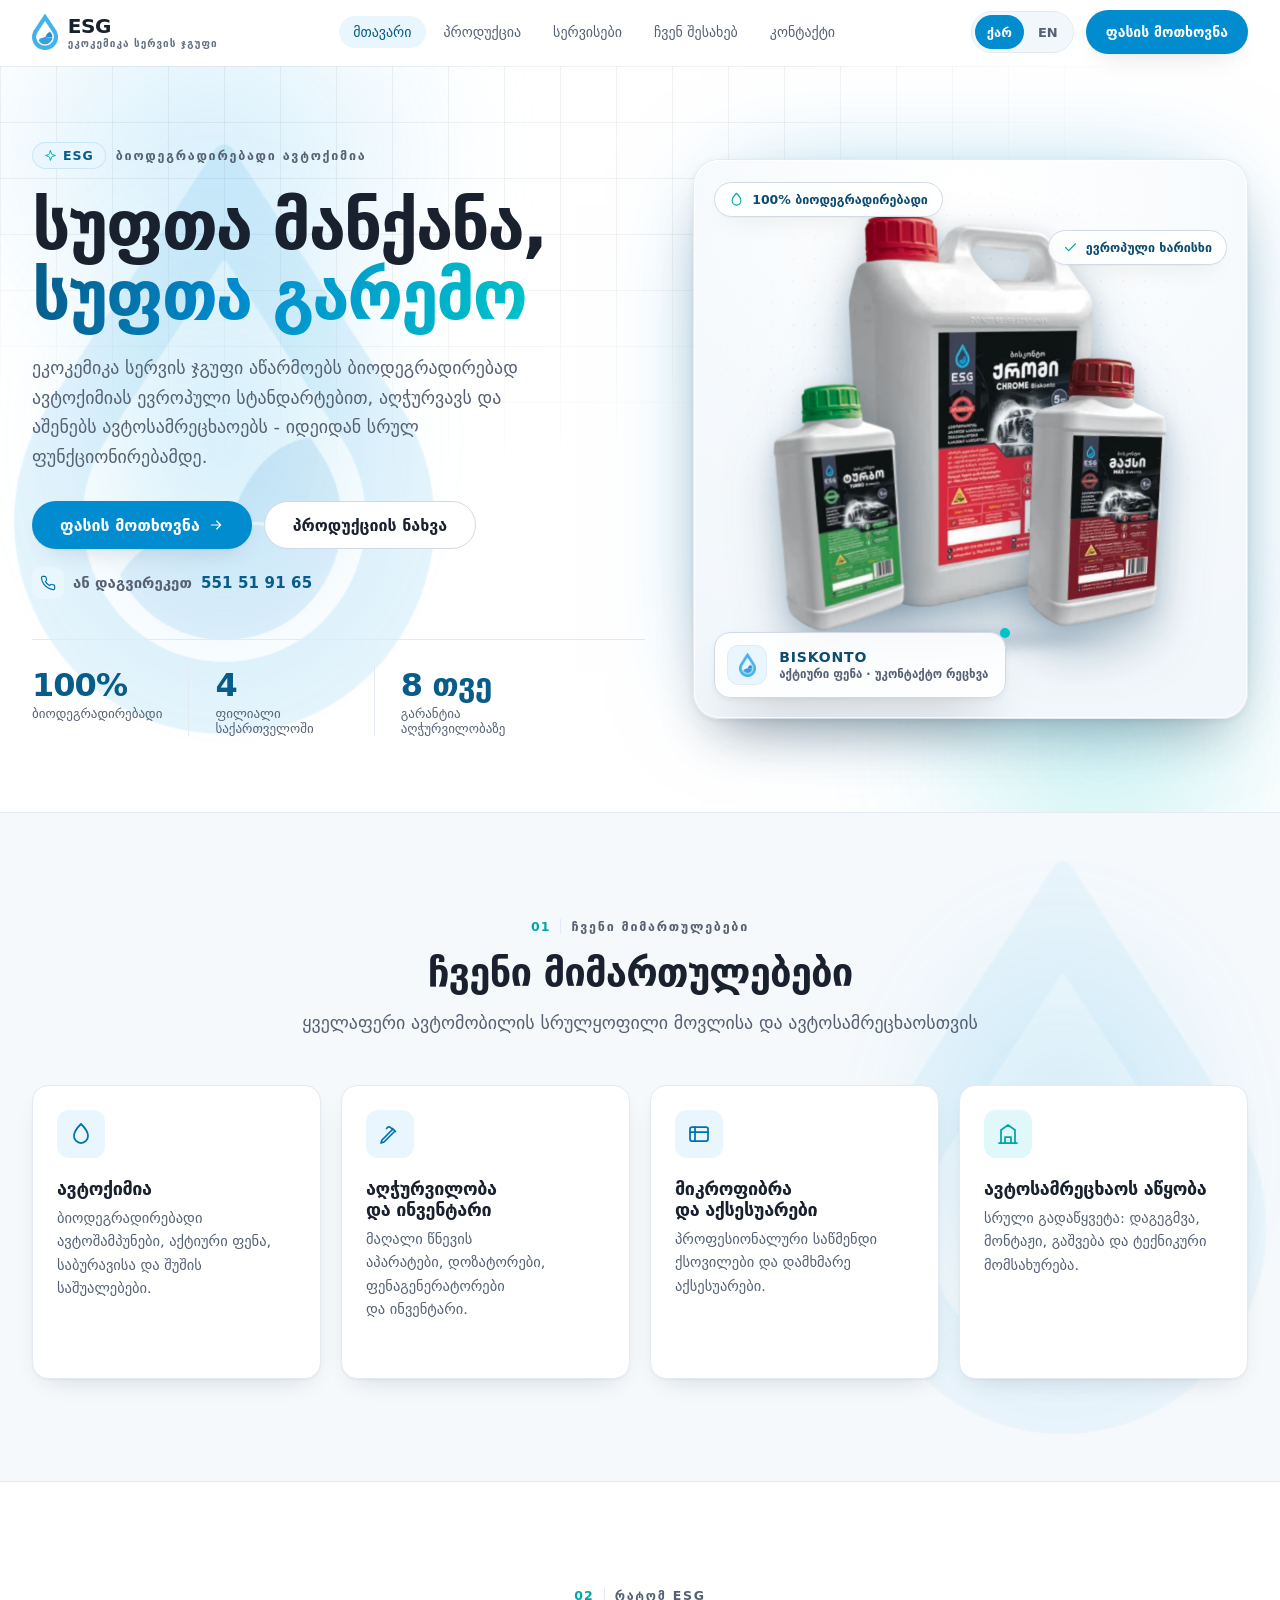
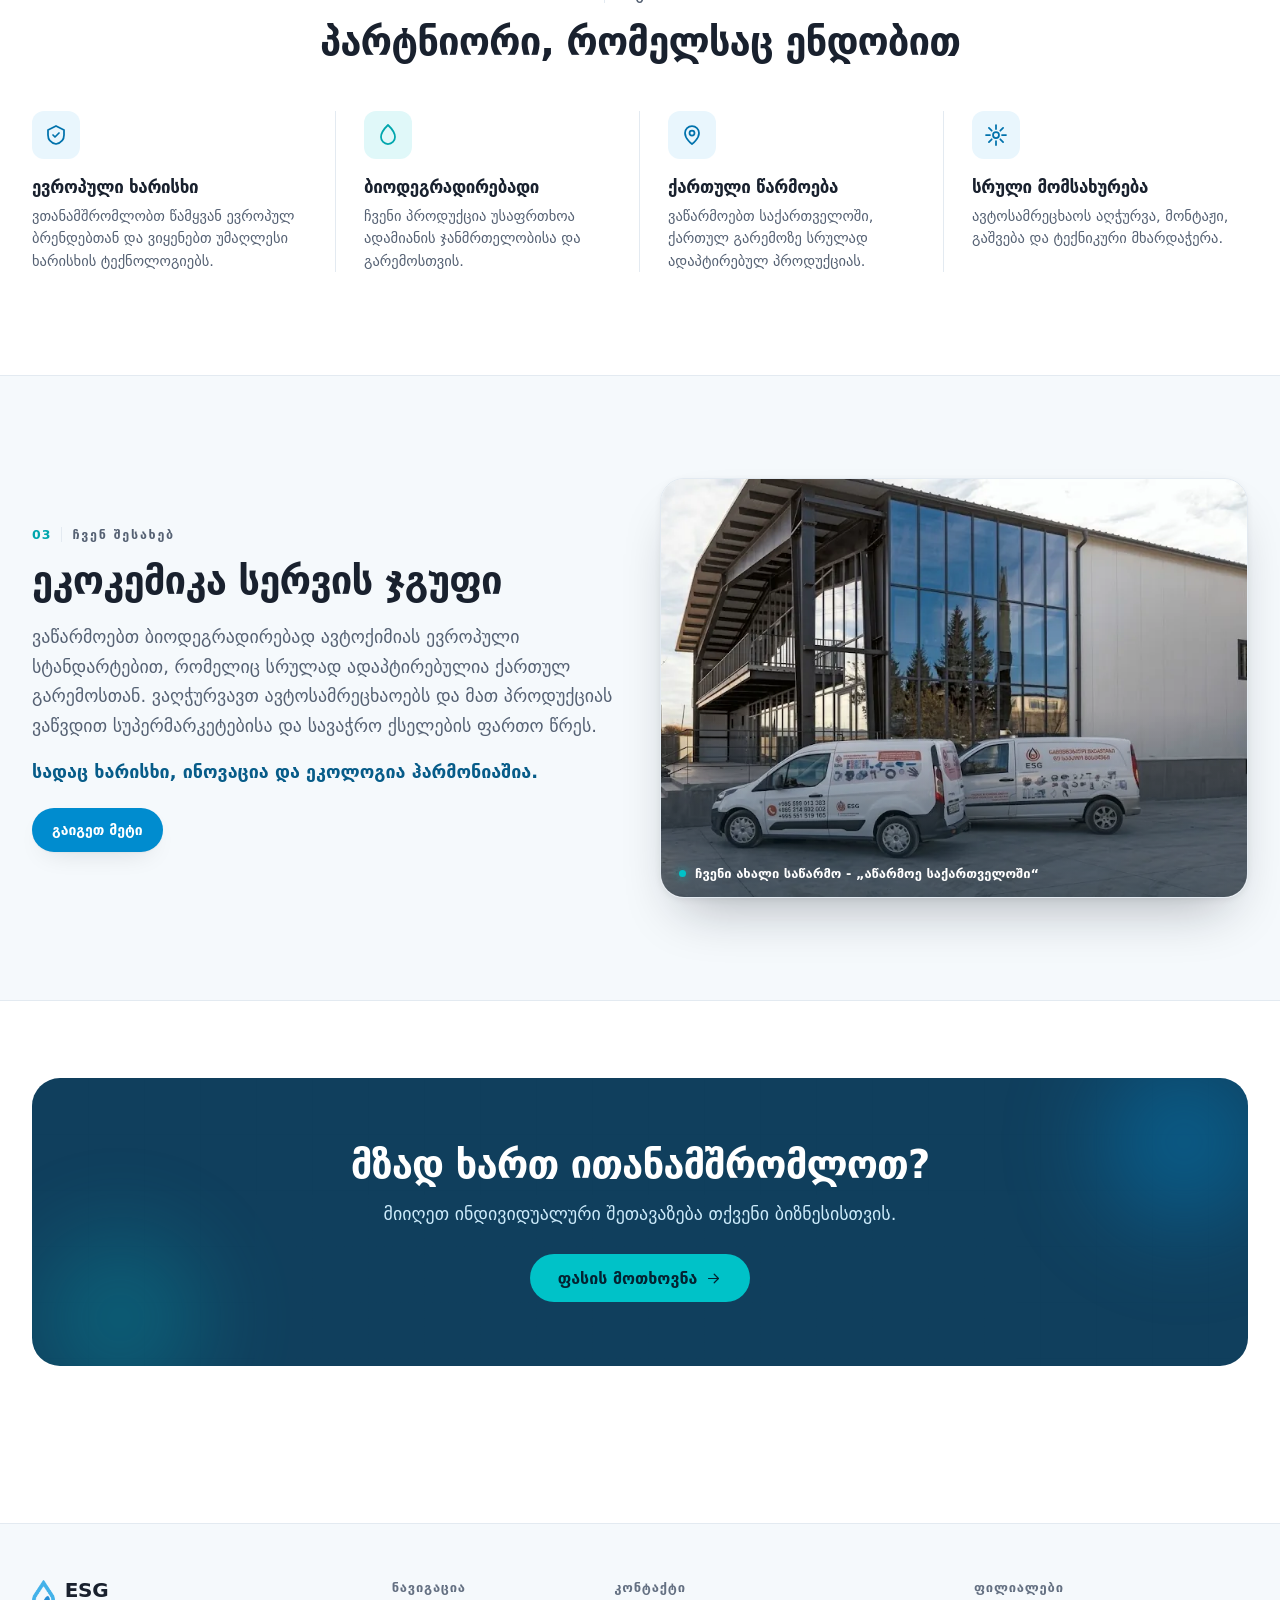
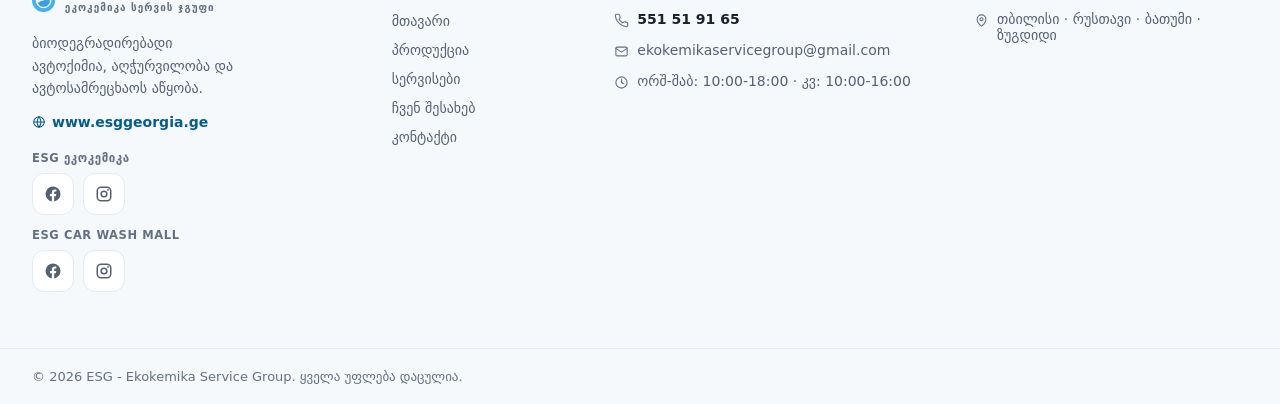
==== index.html @ 54266f52 "Fix broken homepage image: facility.png -> facility.webp (optimized version exists)" ====
<!DOCTYPE html>
<html lang="ka">
<head>
<meta charset="UTF-8" />
<meta http-equiv="Content-Security-Policy" content="default-src 'self'; script-src 'self' 'unsafe-inline'; style-src 'self' 'unsafe-inline' https://fonts.googleapis.com; font-src 'self' https://fonts.gstatic.com; img-src 'self' data:; frame-src https://*.google.com; connect-src 'self'; object-src 'none'; base-uri 'self'; form-action 'self' mailto:; upgrade-insecure-requests" />
<meta name="viewport" content="width=device-width, initial-scale=1.0" />
<title>ავტოშამპუნი, ავტოქიმია თბილისი | ESG - ეკოკემიკა სერვის ჯგუფი</title>
<link rel="preconnect" href="https://fonts.googleapis.com" />
<link rel="preconnect" href="https://fonts.gstatic.com" crossorigin />
<link href="https://fonts.googleapis.com/css2?family=Noto+Sans+Georgian:wght@400;500;600;700;800;900&display=swap" rel="stylesheet" />
<meta name="description" content="ESG - ავტოშამპუნი, ავტოქიმია და სამრეცხაოს ინვენტარი თბილისში. ბიოდეგრადირებადი ქართული წარმოება. სამრეცხაოს აწყობა და აღჭურვა გარანტიით. ☎ 551 51 91 65" />
<meta name="keywords" content="ავტოშამპუნი, ავტოქიმია, სამრეცხაოს ინვენტარი, სამრეცხაოს აწყობა, autoshampoo tbilisi, ავტოქიმია თბილისი, უკონტაქტო ავტოშამპუნი, ავტოსამრეცხაო, car wash chemistry georgia, car shampoo tbilisi, autoqimia, samrecxaos invntari, samrecxao tbilisi" />
<meta name="robots" content="index, follow" />
<meta name="google-site-verification" content="t1t7HCV3fVBNSUnEs8Jn4XDFkDiHBZlsA9jgm-a-6nI" />
<meta name="author" content="ESG - ეკოკემიკა სერვის ჯგუფი" />
<link rel="canonical" href="https://esggeorgia.ge/" />
<meta property="og:type" content="website" />
<meta property="og:url" content="https://esggeorgia.ge/" />
<meta property="og:site_name" content="ESG - Ekokemika Service Group" />
<meta property="og:title" content="ავტოშამპუნი და ავტოქიმია თბილისი | ESG ეკოკემიკა სერვის ჯგუფი" />
<meta property="og:description" content="ავტოშამპუნი, ავტოქიმია და სამრეცხაოს ინვენტარი თბილისში. ბიოდეგრადირებადი ქართული წარმოება ევროპული ხარისხით." />
<meta property="og:image" content="https://esggeorgia.ge/assets/fac-hero.jpg" />
<meta name="twitter:card" content="summary_large_image" />
<meta name="twitter:title" content="ავტოშამპუნი და ავტოქიმია თბილისი | ESG" />
<meta name="twitter:description" content="ავტოშამპუნი, ავტოქიმია და სამრეცხაოს ინვენტარი თბილისში." />
<meta name="twitter:image" content="https://esggeorgia.ge/assets/fac-hero.jpg" />
<link rel="icon" href="/favicon.ico" sizes="any" />
<link rel="icon" type="image/png" href="/assets/esg-favicon.png" />
<link rel="apple-touch-icon" href="/assets/esg-favicon.png" />
<link rel="stylesheet" href="styles.css" />
<script>document.documentElement.classList.add("js");</script>
<script type="application/ld+json">
{
  "@context": "https://schema.org",
  "@type": "Store",
  "name": "ESG - Ekokemika Service Group",
  "alternateName": "ეკოკემიკა სერვის ჯგუფი",
  "url": "https://esggeorgia.ge",
  "logo": "https://esggeorgia.ge/assets/esg-drop.png",
  "image": "https://esggeorgia.ge/assets/fac-hero.jpg",
  "description": "Biodegradable car chemistry and auto-cosmetics produced to European standards, car-wash equipment, and turnkey car-wash construction in Georgia.",
  "telephone": "+995551519165",
  "email": "ekokemikaservicegroup@gmail.com",
  "priceRange": "$",
  "currenciesAccepted": "GEL",
  "address": {
    "@type": "PostalAddress",
    "streetAddress": "Ushangi Chkheidze St 20",
    "addressLocality": "Tbilisi",
    "addressCountry": "GE"
  },
  "areaServed": ["Tbilisi", "Rustavi", "Batumi", "Zugdidi", "Georgia"],
  "openingHoursSpecification": [
    {
      "@type": "OpeningHoursSpecification",
      "dayOfWeek": ["Monday", "Tuesday", "Wednesday", "Thursday", "Friday", "Saturday"],
      "opens": "10:00",
      "closes": "18:00"
    },
    {
      "@type": "OpeningHoursSpecification",
      "dayOfWeek": "Sunday",
      "opens": "10:00",
      "closes": "16:00"
    }
  ],
  "department": [
    { "@type": "Store", "name": "ESG - Tbilisi", "address": { "@type": "PostalAddress", "streetAddress": "Ushangi Chkheidze St 20", "addressLocality": "Tbilisi", "addressCountry": "GE" }, "telephone": "+995551519165" },
    { "@type": "Store", "name": "ESG - Rustavi", "address": { "@type": "PostalAddress", "addressLocality": "Rustavi", "addressCountry": "GE" }, "telephone": "+995551519165" },
    { "@type": "Store", "name": "ESG - Batumi", "address": { "@type": "PostalAddress", "streetAddress": "Varshanidze St 63", "addressLocality": "Batumi", "addressCountry": "GE" }, "telephone": "+995551519165" },
    { "@type": "Store", "name": "ESG - Zugdidi", "address": { "@type": "PostalAddress", "streetAddress": "Rustaveli St 245", "addressLocality": "Zugdidi", "addressCountry": "GE" }, "telephone": "+995551519165" }
  ]
}
</script>
</head>
<body style="background-color: rgb(255, 255, 255)">

<!-- ===================== HEADER ===================== -->
<header class="site-header">
  <div class="container">
    <div class="header-row">
      <a class="logo" href="index.html" aria-label="ESG">
        <img src="assets/esg-drop.png" alt="ESG - ეკოკემიკა სერვის ჯგუფი" />
        <span class="wm">
          <span class="name">ESG</span>
          <span class="sub i18n" data-ka="ეკოკემიკა სერვის ჯგუფი" data-en="Ekokemika Service Group">ეკოკემიკა სერვის ჯგუფი</span>
        </span>
      </a>

      <nav class="nav" aria-label="Primary">
        <a href="index.html" class="active i18n" data-ka="მთავარი" data-en="Home">მთავარი</a>
        <a href="products.html" class="i18n" data-ka="პროდუქცია" data-en="Products">პროდუქცია</a>
        <a href="services.html" class="i18n" data-ka="სერვისები" data-en="Services">სერვისები</a>
        <a href="about.html" class="i18n" data-ka="ჩვენ შესახებ" data-en="About">ჩვენ შესახებ</a>
        <a href="contact.html" class="i18n" data-ka="კონტაქტი" data-en="Contact">კონტაქტი</a>
      </nav>

      <div class="header-actions">
        <div class="lang" role="group" aria-label="Language">
          <button data-lang="ka" aria-pressed="true">ქარ</button>
          <button data-lang="en" aria-pressed="false">EN</button>
        </div>
        <a class="btn btn-md btn-primary i18n" href="contact.html" data-ka="ფასის მოთხოვნა" data-en="Request a quote">ფასის მოთხოვნა</a>
      </div>

      <div class="header-mobile">
        <div class="lang" role="group" aria-label="Language">
          <button data-lang="ka" aria-pressed="true">ქარ</button>
          <button data-lang="en" aria-pressed="false">EN</button>
        </div>
        <button class="iconbtn" data-menu-btn aria-expanded="false" aria-label="Menu">
          <svg data-i-menu class="icon" style="width:22px;height:22px" viewBox="0 0 24 24"><path d="M3 6h18M3 12h18M3 18h18"/></svg>
          <svg data-i-close class="icon" style="width:22px;height:22px;display:none" viewBox="0 0 24 24"><path d="M6 6l12 12M18 6L6 18"/></svg>
        </button>
      </div>
    </div>
    <span class="scrollbar"></span>
  </div>
  <div class="mobile-menu">
    <div class="container">
      <nav aria-label="Mobile">
        <a href="index.html" class="active i18n" data-ka="მთავარი" data-en="Home">მთავარი</a>
        <a href="products.html" class="i18n" data-ka="პროდუქცია" data-en="Products">პროდუქცია</a>
        <a href="services.html" class="i18n" data-ka="სერვისები" data-en="Services">სერვისები</a>
        <a href="about.html" class="i18n" data-ka="ჩვენ შესახებ" data-en="About">ჩვენ შესახებ</a>
        <a href="contact.html" class="i18n" data-ka="კონტაქტი" data-en="Contact">კონტაქტი</a>
        <a href="contact.html" class="btn btn-md btn-primary btn-block i18n" style="margin-top:10px" data-ka="ფასის მოთხოვნა" data-en="Request a quote">ფასის მოთხოვნა</a>
        <a href="tel:+995551519165" class="btn btn-md btn-outline btn-block" style="margin-top:8px">
          <svg class="icon" style="width:16px;height:16px" viewBox="0 0 24 24"><path d="M22 16.9v3a2 2 0 0 1-2.2 2 19.8 19.8 0 0 1-8.6-3 19.5 19.5 0 0 1-6-6 19.8 19.8 0 0 1-3-8.6A2 2 0 0 1 4.1 2h3a2 2 0 0 1 2 1.7c.1.9.4 1.8.7 2.6a2 2 0 0 1-.5 2.1L8.1 9.9a16 16 0 0 0 6 6l1.5-1.2a2 2 0 0 1 2.1-.5c.8.3 1.7.6 2.6.7a2 2 0 0 1 1.7 2z"/></svg>
          <span>551 51 91 65</span></a>
      </nav>
    </div>
  </div>
</header>

<main>

  <!-- ===================== HERO ===================== -->
  <section class="hero">
    <div class="bgglow"><div class="g1"></div><div class="g2"></div></div>
    <div class="grid bg-grid"></div>
    <div class="hero-logo" aria-hidden="true"><img src="assets/esg-drop.png" alt="" /></div>
    <div class="container">
      <div class="wrap">
        <div class="copy reveal">
          <span class="eyebrow">
            <span class="chip"><svg class="icon" viewBox="0 0 24 24"><path d="m12 3 1.9 5.8a2 2 0 0 0 1.3 1.3L21 12l-5.8 1.9a2 2 0 0 0-1.3 1.3L12 21l-1.9-5.8a2 2 0 0 0-1.3-1.3L3 12l5.8-1.9a2 2 0 0 0 1.3-1.3z"/></svg>ESG</span>
            <span class="i18n" data-ka="ბიოდეგრადირებადი ავტოქიმია" data-en="Biodegradable car chemistry">ბიოდეგრადირებადი ავტოქიმია</span>
          </span>
          <h1>
            <span class="i18n" data-ka="სუფთა მანქანა," data-en="Clean car,">სუფთა მანქანა,</span><br />
            <span class="brand-sheen i18n" data-ka="სუფთა გარემო" data-en="clean planet">სუფთა გარემო</span>
          </h1>
          <p class="lead i18n" data-ka="ეკოკემიკა სერვის ჯგუფი აწარმოებს ბიოდეგრადირებად ავტოქიმიას ევროპული სტანდარტებით, აღჭურვავს და აშენებს ავტოსამრეცხაოებს - იდეიდან სრულ ფუნქციონირებამდე." data-en="Ekokemika Service Group produces biodegradable car chemistry to European standards, and equips and builds car washes - from idea to full operation.">ეკოკემიკა სერვის ჯგუფი აწარმოებს ბიოდეგრადირებად ავტოქიმიას ევროპული სტანდარტებით, აღჭურვავს და აშენებს ავტოსამრეცხაოებს - იდეიდან სრულ ფუნქციონირებამდე.</p>
          <div class="cta">
            <a class="btn btn-lg btn-primary" href="contact.html">
              <span class="i18n" data-ka="ფასის მოთხოვნა" data-en="Request a quote">ფასის მოთხოვნა</span>
              <svg class="icon" style="width:16px;height:16px" viewBox="0 0 24 24"><path d="M5 12h14M13 6l6 6-6 6"/></svg></a>
            <a class="btn btn-lg btn-outline" href="products.html">
              <span class="i18n" data-ka="პროდუქციის ნახვა" data-en="View products">პროდუქციის ნახვა</span></a>
          </div>
          <a class="hero-call" href="tel:+995551519165">
            <span class="hc-ico"><svg class="icon" viewBox="0 0 24 24"><path d="M22 16.9v3a2 2 0 0 1-2.2 2 19.8 19.8 0 0 1-8.6-3 19.5 19.5 0 0 1-6-6 19.8 19.8 0 0 1-3-8.6A2 2 0 0 1 4.1 2h3a2 2 0 0 1 2 1.7c.1.9.4 1.8.7 2.6a2 2 0 0 1-.5 2.1L8.1 9.9a16 16 0 0 0 6 6l1.5-1.2a2 2 0 0 1 2.1-.5c.8.3 1.7.6 2.6.7a2 2 0 0 1 1.7 2z"/></svg></span>
            <span class="i18n" data-ka="ან დაგვირეკეთ" data-en="or call us">ან დაგვირეკეთ</span>
            <span class="num">551 51 91 65</span>
          </a>
          <div class="strip">
            <div class="s"><div class="v">100%</div><div class="l i18n" data-ka="ბიოდეგრადირებადი" data-en="Biodegradable">ბიოდეგრადირებადი</div></div>
            <div class="s"><div class="v">4</div><div class="l i18n" data-ka="ფილიალი საქართველოში" data-en="Branches in Georgia">ფილიალი საქართველოში</div></div>
            <div class="s"><div class="v i18n" data-ka="8 თვე" data-en="8 mo.">8 თვე</div><div class="l i18n" data-ka="გარანტია აღჭურვილობაზე" data-en="Equipment warranty">გარანტია აღჭურვილობაზე</div></div>
          </div>
        </div>

        <div class="stage stage--showcase reveal" data-delay="0.12">
          <span class="showcase-bg" aria-hidden="true"></span>
          <div class="bottles">
            <img class="bottle b-back" src="assets/catalog/bk-chrome-5l.webp" alt="ბისკონტო ქრომი - ავტოშამპუნი 5 ლ" loading="eager" />
            <img class="bottle b-left" src="assets/catalog/bk-turbo-1l.webp" alt="ბისკონტო ტურბო - ავტოშამპუნი 1 ლ" loading="eager" />
            <img class="bottle b-right" src="assets/catalog/bk-max-1l.webp" alt="ბისკონტო მაქსი - ავტოშამპუნი 1 ლ" loading="eager" />
          </div>
          <span class="pill p1"><svg class="icon" viewBox="0 0 24 24"><path d="M12 2s7 6.7 7 12a7 7 0 0 1-14 0c0-5.3 7-12 7-12z"/></svg><span class="i18n" data-ka="100% ბიოდეგრადირებადი" data-en="100% biodegradable">100% ბიოდეგრადირებადი</span></span>
          <span class="pill p2"><svg class="icon" viewBox="0 0 24 24"><path d="M20 6 9 17l-5-5"/></svg><span class="i18n" data-ka="ევროპული ხარისხი" data-en="European quality">ევროპული ხარისხი</span></span>
          <div class="tagcard">
            <span class="spark"></span>
            <span class="logomark"><img src="assets/esg-drop.png" alt="" /></span>
            <span class="tc-txt">
              <span class="tc-k">BISKONTO</span>
              <span class="tc-s i18n" data-ka="აქტიური ფენა · უკონტაქტო რეცხვა" data-en="Active foam · touch-free wash">აქტიური ფენა · უკონტაქტო რეცხვა</span>
            </span>
          </div>
        </div>
      </div>
    </div>
  </section>

  <!-- ===================== CATEGORIES ===================== -->
  <section class="section section--alt has-watermark">
    <div class="esg-watermark" aria-hidden="true"><img src="assets/esg-drop.png" alt="" /></div>
    <div class="container">
      <div class="section-head center reveal">
        <span class="eyebrow"><span class="idx">01</span><span class="i18n" data-ka="ჩვენი მიმართულებები" data-en="What we do">ჩვენი მიმართულებები</span></span>
        <h2 class="i18n" data-ka="ჩვენი მიმართულებები" data-en="What we do">ჩვენი მიმართულებები</h2>
        <p class="i18n" data-ka="ყველაფერი ავტომობილის სრულყოფილი მოვლისა და ავტოსამრეცხაოსთვის" data-en="Everything for flawless vehicle care and car-wash operations">ყველაფერი ავტომობილის სრულყოფილი მოვლისა და ავტოსამრეცხაოსთვის</p>
      </div>
      <div class="cardgrid cols-4">
        <a class="card interactive reveal-more reveal" href="products.html" data-delay="0">
          <span class="blob"></span>
          <span class="tile"><svg class="icon" viewBox="0 0 24 24"><path d="M12 2s7 6.7 7 12a7 7 0 0 1-14 0c0-5.3 7-12 7-12z"/></svg></span>
          <h3 class="i18n" data-ka="ავტოქიმია" data-en="Car chemistry">ავტოქიმია</h3>
          <p class="i18n" data-ka="ბიოდეგრადირებადი ავტოშამპუნები, აქტიური ფენა, საბურავისა და შუშის საშუალებები." data-en="Biodegradable shampoos, active foam, tire and glass products.">ბიოდეგრადირებადი ავტოშამპუნები, აქტიური ფენა, საბურავისა და შუშის საშუალებები.</p>
          <span class="more"><span class="i18n" data-ka="გაიგეთ მეტი" data-en="Learn more">გაიგეთ მეტი</span><svg class="icon" viewBox="0 0 24 24"><path d="M5 12h14M13 6l6 6-6 6"/></svg></span>
        </a>
        <a class="card interactive reveal-more reveal" href="services.html" data-delay="0.06">
          <span class="blob"></span>
          <span class="tile"><svg class="icon" viewBox="0 0 24 24"><path d="M14 7l-1.5-1.5a2.1 2.1 0 0 0-3 0l-1 1M3 21l3-1 11-11-2-2L4 18l-1 3zM14.5 6.5l3 3"/></svg></span>
          <h3 class="i18n" data-ka="აღჭურვილობა და ინვენტარი" data-en="Equipment & inventory">აღჭურვილობა და ინვენტარი</h3>
          <p class="i18n" data-ka="მაღალი წნევის აპარატები, დოზატორები, ფენაგენერატორები და ინვენტარი." data-en="Pressure washers, dosing systems, foam generators and inventory.">მაღალი წნევის აპარატები, დოზატორები, ფენაგენერატორები და ინვენტარი.</p>
          <span class="more"><span class="i18n" data-ka="გაიგეთ მეტი" data-en="Learn more">გაიგეთ მეტი</span><svg class="icon" viewBox="0 0 24 24"><path d="M5 12h14M13 6l6 6-6 6"/></svg></span>
        </a>
        <a class="card interactive reveal-more reveal" href="products.html" data-delay="0.12">
          <span class="blob"></span>
          <span class="tile"><svg class="icon" viewBox="0 0 24 24"><rect x="3" y="5" width="18" height="14" rx="2"/><path d="M3 10h18M8 5v14"/></svg></span>
          <h3 class="i18n" data-ka="მიკროფიბრა და აქსესუარები" data-en="Microfiber & accessories">მიკროფიბრა და აქსესუარები</h3>
          <p class="i18n" data-ka="პროფესიონალური საწმენდი ქსოვილები და დამხმარე აქსესუარები." data-en="Professional cleaning cloths and supporting accessories.">პროფესიონალური საწმენდი ქსოვილები და დამხმარე აქსესუარები.</p>
          <span class="more"><span class="i18n" data-ka="გაიგეთ მეტი" data-en="Learn more">გაიგეთ მეტი</span><svg class="icon" viewBox="0 0 24 24"><path d="M5 12h14M13 6l6 6-6 6"/></svg></span>
        </a>
        <a class="card interactive reveal-more reveal" href="services.html" data-delay="0.18">
          <span class="blob"></span>
          <span class="tile accent"><svg class="icon" viewBox="0 0 24 24"><path d="M3 21h18M5 21V8l7-5 7 5v13M9 21v-6h6v6"/></svg></span>
          <h3 class="i18n" data-ka="ავტოსამრეცხაოს აწყობა" data-en="Car-wash construction">ავტოსამრეცხაოს აწყობა</h3>
          <p class="i18n" data-ka="სრული გადაწყვეტა: დაგეგმვა, მონტაჟი, გაშვება და ტექნიკური მომსახურება." data-en="A turnkey solution: planning, installation, launch and service.">სრული გადაწყვეტა: დაგეგმვა, მონტაჟი, გაშვება და ტექნიკური მომსახურება.</p>
          <span class="more"><span class="i18n" data-ka="გაიგეთ მეტი" data-en="Learn more">გაიგეთ მეტი</span><svg class="icon" viewBox="0 0 24 24"><path d="M5 12h14M13 6l6 6-6 6"/></svg></span>
        </a>
      </div>
    </div>
  </section>

  <!-- ===================== FEATURES ===================== -->
  <section class="section">
    <div class="container">
      <div class="section-head center reveal">
        <span class="eyebrow"><span class="idx">02</span><span class="i18n" data-ka="რატომ ESG" data-en="Why ESG">რატომ ESG</span></span>
        <h2 class="i18n" data-ka="პარტნიორი, რომელსაც ენდობით" data-en="A partner you can rely on">პარტნიორი, რომელსაც ენდობით</h2>
      </div>
      <div class="featgrid">
        <div class="feat reveal" data-delay="0">
          <span class="tile"><svg class="icon" viewBox="0 0 24 24"><path d="M12 3l8 4v5c0 5-3.5 8-8 9-4.5-1-8-4-8-9V7z"/><path d="M9 12l2 2 4-4"/></svg></span>
          <h3 class="i18n" data-ka="ევროპული ხარისხი" data-en="European quality">ევროპული ხარისხი</h3>
          <p class="i18n" data-ka="ვთანამშრომლობთ წამყვან ევროპულ ბრენდებთან და ვიყენებთ უმაღლესი ხარისხის ტექნოლოგიებს." data-en="We partner with leading European brands and use top-tier technologies.">ვთანამშრომლობთ წამყვან ევროპულ ბრენდებთან და ვიყენებთ უმაღლესი ხარისხის ტექნოლოგიებს.</p>
        </div>
        <div class="feat reveal" data-delay="0.06">
          <span class="tile accent"><svg class="icon" viewBox="0 0 24 24"><path d="M12 2s7 6.7 7 12a7 7 0 0 1-14 0c0-5.3 7-12 7-12z"/></svg></span>
          <h3 class="i18n" data-ka="ბიოდეგრადირებადი" data-en="Biodegradable">ბიოდეგრადირებადი</h3>
          <p class="i18n" data-ka="ჩვენი პროდუქცია უსაფრთხოა ადამიანის ჯანმრთელობისა და გარემოსთვის." data-en="Our products are safe for human health and for the environment.">ჩვენი პროდუქცია უსაფრთხოა ადამიანის ჯანმრთელობისა და გარემოსთვის.</p>
        </div>
        <div class="feat reveal" data-delay="0.12">
          <span class="tile"><svg class="icon" viewBox="0 0 24 24"><path d="M12 21s-7-5-7-11a7 7 0 0 1 14 0c0 6-7 11-7 11z"/><circle cx="12" cy="10" r="2.5"/></svg></span>
          <h3 class="i18n" data-ka="ქართული წარმოება" data-en="Made in Georgia">ქართული წარმოება</h3>
          <p class="i18n" data-ka="ვაწარმოებთ საქართველოში, ქართულ გარემოზე სრულად ადაპტირებულ პროდუქციას." data-en="Produced locally and fully adapted to the Georgian environment.">ვაწარმოებთ საქართველოში, ქართულ გარემოზე სრულად ადაპტირებულ პროდუქციას.</p>
        </div>
        <div class="feat reveal" data-delay="0.18">
          <span class="tile"><svg class="icon" viewBox="0 0 24 24"><path d="M12 2v4M12 18v4M4.9 4.9l2.8 2.8M16.3 16.3l2.8 2.8M2 12h4M18 12h4M4.9 19.1l2.8-2.8M16.3 7.7l2.8-2.8"/><circle cx="12" cy="12" r="3"/></svg></span>
          <h3 class="i18n" data-ka="სრული მომსახურება" data-en="Full service">სრული მომსახურება</h3>
          <p class="i18n" data-ka="ავტოსამრეცხაოს აღჭურვა, მონტაჟი, გაშვება და ტექნიკური მხარდაჭერა." data-en="Car-wash fit-out, installation, launch and technical support.">ავტოსამრეცხაოს აღჭურვა, მონტაჟი, გაშვება და ტექნიკური მხარდაჭერა.</p>
        </div>
      </div>
    </div>
  </section>

  <!-- ===================== ABOUT TEASER ===================== -->
  <section class="section section--alt">
    <div class="container">
      <div class="about-teaser">
        <div class="reveal">
          <span class="eyebrow"><span class="idx">03</span><span class="i18n" data-ka="ჩვენ შესახებ" data-en="About">ჩვენ შესახებ</span></span>
          <h2 style="margin-top:16px" class="i18n" data-ka="ეკოკემიკა სერვის ჯგუფი" data-en="Ekokemika Service Group">ეკოკემიკა სერვის ჯგუფი</h2>
          <p class="body i18n" data-ka="ვაწარმოებთ ბიოდეგრადირებად ავტოქიმიას ევროპული სტანდარტებით, რომელიც სრულად ადაპტირებულია ქართულ გარემოსთან. ვაღჭურვავთ ავტოსამრეცხაოებს და მათ პროდუქციას ვაწვდით სუპერმარკეტებისა და სავაჭრო ქსელების ფართო წრეს." data-en="We produce biodegradable car chemistry to European standards, fully adapted to the Georgian environment. We equip car washes and supply our products to a wide network of supermarkets and trade chains.">ვაწარმოებთ ბიოდეგრადირებად ავტოქიმიას ევროპული სტანდარტებით, რომელიც სრულად ადაპტირებულია ქართულ გარემოსთან. ვაღჭურვავთ ავტოსამრეცხაოებს და მათ პროდუქციას ვაწვდით სუპერმარკეტებისა და სავაჭრო ქსელების ფართო წრეს.</p>
          <p class="tag i18n" data-ka="სადაც ხარისხი, ინოვაცია და ეკოლოგია ჰარმონიაშია." data-en="Where quality, innovation and ecology are in harmony.">სადაც ხარისხი, ინოვაცია და ეკოლოგია ჰარმონიაშია.</p>
          <a class="btn btn-md btn-primary i18n" href="about.html" style="margin-top:26px" data-ka="გაიგეთ მეტი" data-en="Learn more">გაიგეთ მეტი</a>
        </div>
        <figure class="photo-panel reveal" data-delay="0.12">
          <img src="assets/facility.webp" alt="ESG-ის ახალი საწარმო და ბრენდირებული ავტოპარკი" loading="lazy" />
          <figcaption><span class="i18n" data-ka="ჩვენი ახალი საწარმო - „აწარმოე საქართველოში“" data-en="Our new facility - “Produce in Georgia”">ჩვენი ახალი საწარმო - „აწარმოე საქართველოში“</span></figcaption>
        </figure>
      </div>
    </div>
  </section>

  <!-- ===================== CTA BAND ===================== -->
  <section class="section--tight">
    <div class="container">
      <div class="cta-band reveal">
        <div class="grid bg-grid"></div><div class="glow1"></div><div class="glow2"></div>
        <div class="inner">
          <h2 class="i18n" data-ka="მზად ხართ ითანამშრომლოთ?" data-en="Ready to work together?">მზად ხართ ითანამშრომლოთ?</h2>
          <p class="i18n" data-ka="მიიღეთ ინდივიდუალური შეთავაზება თქვენი ბიზნესისთვის." data-en="Get a tailored offer for your business.">მიიღეთ ინდივიდუალური შეთავაზება თქვენი ბიზნესისთვის.</p>
          <div class="btnrow">
            <a class="btn btn-lg btn-accent" href="contact.html">
              <span class="i18n" data-ka="ფასის მოთხოვნა" data-en="Request a quote">ფასის მოთხოვნა</span>
              <svg class="icon" style="width:17px;height:17px" viewBox="0 0 24 24"><path d="M5 12h14M13 6l6 6-6 6"/></svg></a>
          </div>
        </div>
      </div>
    </div>
  </section>

</main>

<!-- ===================== FOOTER ===================== -->
<footer class="site-footer">
  <div class="container">
    <div class="footer-grid">
      <div>
        <a class="logo" href="index.html" aria-label="ESG">
          <img src="assets/esg-drop.png" alt="ESG" style="height:32px" />
          <span class="wm"><span class="name">ESG</span><span class="sub i18n" data-ka="ეკოკემიკა სერვის ჯგუფი" data-en="Ekokemika Service Group">ეკოკემიკა სერვის ჯგუფი</span></span>
        </a>
        <p class="tagline i18n" data-ka="ბიოდეგრადირებადი ავტოქიმია, აღჭურვილობა და ავტოსამრეცხაოს აწყობა." data-en="Biodegradable car chemistry, equipment and car-wash construction.">ბიოდეგრადირებადი ავტოქიმია, აღჭურვილობა და ავტოსამრეცხაოს აწყობა.</p>
        <span class="web"><svg class="icon" viewBox="0 0 24 24"><circle cx="12" cy="12" r="9"/><path d="M3 12h18M12 3a15 15 0 0 1 0 18M12 3a15 15 0 0 0 0 18"/></svg>www.esggeorgia.ge</span>
        <div class="socials">
          <div class="sgroup">
            <span class="sname">ESG <span class="i18n" data-ka="ეკოკემიკა" data-en="Ekokemika">ეკოკემიკა</span></span>
            <span class="sicons">
              <a href="https://www.facebook.com/ESG.Ekokemika" target="_blank" rel="noopener" aria-label="Facebook - ESG Ekokemika"><svg viewBox="0 0 24 24" fill="currentColor"><path d="M22 12a10 10 0 1 0-11.56 9.88v-6.99H7.9V12h2.54V9.8c0-2.5 1.49-3.89 3.78-3.89 1.09 0 2.24.2 2.24.2v2.46h-1.26c-1.24 0-1.63.77-1.63 1.56V12h2.78l-.44 2.89h-2.34v6.99A10 10 0 0 0 22 12z"/></svg></a>
              <a href="https://www.instagram.com/esg.ekokemika/" target="_blank" rel="noopener" aria-label="Instagram - ESG Ekokemika"><svg viewBox="0 0 24 24" fill="none" stroke="currentColor" stroke-width="2"><rect x="3" y="3" width="18" height="18" rx="5"/><circle cx="12" cy="12" r="3.8"/><circle cx="17.4" cy="6.6" r="1.2" fill="currentColor" stroke="none"/></svg></a>
            </span>
          </div>
          <div class="sgroup">
            <span class="sname">ESG Car Wash Mall</span>
            <span class="sicons">
              <a href="https://www.facebook.com/profile.php?id=61590106427028" target="_blank" rel="noopener" aria-label="Facebook - ESG Car Wash Mall"><svg viewBox="0 0 24 24" fill="currentColor"><path d="M22 12a10 10 0 1 0-11.56 9.88v-6.99H7.9V12h2.54V9.8c0-2.5 1.49-3.89 3.78-3.89 1.09 0 2.24.2 2.24.2v2.46h-1.26c-1.24 0-1.63.77-1.63 1.56V12h2.78l-.44 2.89h-2.34v6.99A10 10 0 0 0 22 12z"/></svg></a>
              <a href="https://www.instagram.com/esgcarwashmall/" target="_blank" rel="noopener" aria-label="Instagram - ESG Car Wash Mall"><svg viewBox="0 0 24 24" fill="none" stroke="currentColor" stroke-width="2"><rect x="3" y="3" width="18" height="18" rx="5"/><circle cx="12" cy="12" r="3.8"/><circle cx="17.4" cy="6.6" r="1.2" fill="currentColor" stroke="none"/></svg></a>
            </span>
          </div>
        </div>
      </div>
      <div>
        <h4 class="i18n" data-ka="ნავიგაცია" data-en="Navigation">ნავიგაცია</h4>
        <ul>
          <li><a href="index.html" class="i18n" data-ka="მთავარი" data-en="Home">მთავარი</a></li>
          <li><a href="products.html" class="i18n" data-ka="პროდუქცია" data-en="Products">პროდუქცია</a></li>
          <li><a href="services.html" class="i18n" data-ka="სერვისები" data-en="Services">სერვისები</a></li>
          <li><a href="about.html" class="i18n" data-ka="ჩვენ შესახებ" data-en="About">ჩვენ შესახებ</a></li>
          <li><a href="contact.html" class="i18n" data-ka="კონტაქტი" data-en="Contact">კონტაქტი</a></li>
        </ul>
      </div>
      <div>
        <h4 class="i18n" data-ka="კონტაქტი" data-en="Contact">კონტაქტი</h4>
        <ul>
          <li><a class="lk" href="tel:+995551519165"><svg class="icon" viewBox="0 0 24 24"><path d="M22 16.9v3a2 2 0 0 1-2.2 2 19.8 19.8 0 0 1-8.6-3 19.5 19.5 0 0 1-6-6 19.8 19.8 0 0 1-3-8.6A2 2 0 0 1 4.1 2h3a2 2 0 0 1 2 1.7c.1.9.4 1.8.7 2.6a2 2 0 0 1-.5 2.1L8.1 9.9a16 16 0 0 0 6 6l1.5-1.2a2 2 0 0 1 2.1-.5c.8.3 1.7.6 2.6.7a2 2 0 0 1 1.7 2z"/></svg><span class="nm">551 51 91 65</span></a></li>
          <li><a class="lk" href="mailto:ekokemikaservicegroup@gmail.com"><svg class="icon" viewBox="0 0 24 24"><rect x="3" y="5" width="18" height="14" rx="2"/><path d="m3 7 9 6 9-6"/></svg>ekokemikaservicegroup@gmail.com</a></li>
          <li><span class="lk"><svg class="icon" viewBox="0 0 24 24"><circle cx="12" cy="12" r="9"/><path d="M12 7v5l3 2"/></svg><span class="i18n" data-ka="ორშ-შაბ: 10:00-18:00 · კვ: 10:00-16:00" data-en="Mon-Sat: 10:00-18:00 · Sun: 10:00-16:00">ორშ-შაბ: 10:00-18:00 · კვ: 10:00-16:00</span></span></li>
        </ul>
      </div>
      <div>
        <h4 class="i18n" data-ka="ფილიალები" data-en="Branches">ფილიალები</h4>
        <ul>
          <li><span class="lk"><svg class="icon" viewBox="0 0 24 24"><path d="M12 21s-7-5-7-11a7 7 0 0 1 14 0c0 6-7 11-7 11z"/><circle cx="12" cy="10" r="2.5"/></svg><span class="i18n" data-ka="თბილისი · რუსთავი · ბათუმი · ზუგდიდი" data-en="Tbilisi · Rustavi · Batumi · Zugdidi">თბილისი · რუსთავი · ბათუმი · ზუგდიდი</span></span></li>
        </ul>
      </div>
    </div>
  </div>
  <div class="footer-bottom">
    <div class="container">
      <span>© <span id="year"></span> ESG - Ekokemika Service Group. <span class="i18n" data-ka="ყველა უფლება დაცულია." data-en="All rights reserved.">ყველა უფლება დაცულია.</span></span>
    </div>
  </div>
</footer>

<script>document.getElementById("year").textContent = new Date().getFullYear();</script>
<script src="app.js"></script>
</body>
</html>
---- styles.css ----
/* =========================================================================
   ESG - refined design system (applied)
   Mirrors source/styles/globals.css :root, plus the approved proposal tokens.
   No hard-coded hex in components - everything reads from these tokens.
   ========================================================================= */
:root{
  /* Brand - ESG blue (official #008CCF = 500) - UNCHANGED */
  --brand-50:#e9f6fd; --brand-100:#ccebfb; --brand-200:#9bd9f6; --brand-300:#5fc4f0;
  --brand-400:#1faae7; --brand-500:#008ccf; --brand-600:#0072ac; --brand-700:#075c89;
  --brand-800:#0d4c70; --brand-900:#103f5d; --brand-950:#0a2638; --brand-fg:#ffffff;

  /* Accent - nudged toward teal/green for separation + eco story
     (was #00ade5 / #009dda) */
  --accent:#00c2c8; --accent-strong:#00a6ad; --accent-fg:#042231;

  /* Brand slate */
  --slate:#353c4c; --slate-deep:#2a303d;

  /* Neutrals */
  --bg:#ffffff; --bg-subtle:#f2f7fb; --surface:#ffffff; --surface-2:#f5f9fc;
  --ink:#19212e; --ink-muted:#556173; --ink-faint:#647082;
  --border:#e3eaf1; --border-strong:#d1dae4;

  --radius-card:1rem;
  --shadow-soft:0 1px 2px rgba(12,19,32,.04), 0 10px 28px -14px rgba(12,19,32,.2);
  --shadow-lift:0 2px 6px rgba(12,19,32,.06), 0 28px 56px -22px rgba(12,19,32,.32);
  --shadow-pop:0 1px 2px rgba(12,19,32,.05), 0 18px 44px -16px color-mix(in oklab,var(--brand-500) 42%,transparent);

  /* Fluid type - clamp()'d so long Georgian words never overflow @375 */
  --text-display:clamp(2.25rem,7vw,4.25rem);
  --text-h1:clamp(1.9rem,5.2vw,3rem);
  --text-h2:clamp(1.6rem,3.4vw,2.4rem);
  --text-lead:clamp(1.0625rem,1.4vw,1.25rem);

  --ease-brand:cubic-bezier(.22,1,.36,1);
  --section-y:clamp(4rem,8vw,7rem);

  --font-sans:"Noto Sans Georgian",ui-sans-serif,system-ui,-apple-system,"Segoe UI",sans-serif;
}

*{box-sizing:border-box;}
*,::before,::after{border-color:var(--border);}
html{-webkit-text-size-adjust:100%; scroll-behavior:smooth;}
body{
  margin:0; min-height:100%; display:flex; flex-direction:column;
  background:var(--bg); color:var(--ink); font-family:var(--font-sans);
  -webkit-font-smoothing:antialiased; text-rendering:optimizeLegibility;
}
main{flex:1 0 auto;}
h1,h2,h3,h4{margin:0; letter-spacing:-.02em; text-wrap:balance;}
p{margin:0; text-wrap:pretty;}
a{color:inherit; text-decoration:none;}
img{display:block;}
:focus-visible{outline:3px solid var(--brand-500); outline-offset:2px; border-radius:8px;}
.btn:focus-visible,.iconbtn:focus-visible,.lang button:focus-visible{outline-offset:3px; box-shadow:0 0 0 4px color-mix(in oklab,var(--brand-500) 22%,transparent);}
.lang button[aria-pressed="true"]:focus-visible{outline-color:#fff; box-shadow:0 0 0 3px var(--brand-700);}
::selection{background:color-mix(in oklab,var(--accent) 32%,transparent); color:var(--ink);}

/* ---- utility patterns ---- */
.container{margin:0 auto; width:100%; max-width:80rem; padding-inline:20px;}
@media(min-width:640px){.container{padding-inline:32px;}}
.bg-grid{
  background-image:
    linear-gradient(to right,color-mix(in oklab,var(--ink) 6%,transparent) 1px,transparent 1px),
    linear-gradient(to bottom,color-mix(in oklab,var(--ink) 6%,transparent) 1px,transparent 1px);
  background-size:56px 56px;
}
.brand-sheen{
  background:linear-gradient(100deg,var(--brand-700) 0%,var(--brand-500) 42%,var(--accent) 100%);
  -webkit-background-clip:text; background-clip:text; color:transparent;
}
.icon{width:1em; height:1em; stroke:currentColor; fill:none; stroke-width:1.75; stroke-linecap:round; stroke-linejoin:round; flex:none;}

/* section + numbered eyebrow system */
.section{padding-block:var(--section-y);}
.section--tight{padding-block:clamp(3rem,6vw,5rem);}
.section--alt{background:var(--surface-2); border-block:1px solid var(--border);}
.eyebrow{
  display:inline-flex; align-items:center; gap:10px; font-size:12.5px; font-weight:700;
  letter-spacing:.14em; text-transform:uppercase; color:var(--ink-muted);
}
.eyebrow .idx{
  font-variant-numeric:tabular-nums; color:var(--accent-strong); letter-spacing:.08em;
  padding-right:10px; border-right:1px solid var(--border);
}
.section-head{max-width:44rem;}
.section-head.center{margin-inline:auto; text-align:center;}
.section-head.center .eyebrow{justify-content:center;}
.section-head h2{margin-top:16px; font-size:var(--text-h2); line-height:1.12; font-weight:700; letter-spacing:-.025em;}
.section-head p{margin-top:14px; font-size:var(--text-lead); line-height:1.65; color:var(--ink-muted);}

/* reveal on scroll - gated on html.js so no-JS / failed-JS keeps content visible */
html.js .reveal{opacity:0; transform:translateY(18px); transition:opacity .55s var(--ease-brand), transform .55s var(--ease-brand);}
html.js .reveal.in{opacity:1; transform:none;}

/* =========================================================================
   BUTTONS
   ========================================================================= */
.btn{
  display:inline-flex; align-items:center; justify-content:center; gap:8px; border-radius:999px;
  font-weight:600; font-family:inherit; cursor:pointer; white-space:nowrap; border:0;
  transition:all .2s var(--ease-brand); position:relative; overflow:hidden;
}
.btn:active{transform:scale(.98);}
.btn-md{height:44px; padding:0 20px; font-size:14px;}
.btn-lg{height:48px; padding:0 28px; font-size:16px;}
.btn-primary{background:var(--brand-500); color:var(--brand-fg); box-shadow:var(--shadow-soft);}
.btn-primary:hover{background:var(--brand-600); box-shadow:var(--shadow-lift);}
.btn-accent{background:var(--accent); color:var(--accent-fg);}
.btn-accent:hover{background:var(--accent-strong);}
.btn-outline{border:1px solid var(--border-strong); background:var(--surface); color:var(--ink);}
.btn-outline:hover{border-color:var(--brand-400); color:var(--brand-700);}
.btn-ghost{color:var(--ink); background:transparent;}
.btn-ghost:hover{background:var(--bg-subtle);}
.btn-block{width:100%;}
/* sheen wipe micro-interaction */
.btn-primary::after,.btn-accent::after{
  content:""; position:absolute; inset:0; transform:translateX(-130%) skewX(-18deg); pointer-events:none;
  background:linear-gradient(90deg,transparent,rgba(255,255,255,.38),transparent); transition:transform .6s var(--ease-brand);
}
.btn-primary:hover::after,.btn-accent:hover::after{transform:translateX(130%) skewX(-18deg);}

/* =========================================================================
   HEADER
   ========================================================================= */
.site-header{position:sticky; top:0; z-index:50; transition:all .3s var(--ease-brand); border-bottom:1px solid transparent;}
.site-header.scrolled{background:color-mix(in oklab,var(--surface) 80%,transparent); backdrop-filter:blur(12px); border-bottom-color:var(--border); box-shadow:var(--shadow-soft);}
.site-header .scrollbar{position:absolute; left:0; bottom:-1px; height:2px; width:0%; background:linear-gradient(90deg,var(--brand-500),var(--accent)); transition:width .1s linear;}
.header-row{display:flex; align-items:center; justify-content:space-between; gap:16px; height:64px;}
.logo{display:inline-flex; align-items:center; gap:10px;}
.logo img{height:36px; width:auto; transition:transform .2s var(--ease-brand);}
.logo:hover img{transform:scale(1.06);}
.logo .wm{display:flex; flex-direction:column; line-height:1;}
.logo .wm .name{font-size:20px; font-weight:800; letter-spacing:-.02em;}
.logo .wm .sub{margin-top:3px; font-size:10px; font-weight:600; letter-spacing:.1em; text-transform:uppercase; color:var(--ink-faint);}
.nav{display:none; align-items:center; gap:4px;}
@media(min-width:1024px){.nav{display:flex;}}
.nav a{position:relative; border-radius:999px; padding:8px 14px; font-size:14px; font-weight:500; color:var(--ink-muted); transition:color .2s;}
.nav a:hover{color:var(--ink);}
.nav a.active{color:var(--brand-700);}
.nav a.active::before{content:""; position:absolute; inset:0; z-index:-1; border-radius:999px; background:var(--brand-50);}
.header-actions{display:none; align-items:center; gap:12px;}
@media(min-width:1024px){.header-actions{display:flex;}}
.header-mobile{display:flex; align-items:center; gap:8px;}
@media(min-width:1024px){.header-mobile{display:none;}}
.iconbtn{display:grid; place-items:center; height:40px; width:40px; border-radius:12px; border:1px solid var(--border); background:var(--surface); color:var(--ink); cursor:pointer;}

/* language toggle */
.lang{display:inline-flex; padding:3px; gap:2px; border-radius:999px; background:var(--bg-subtle); border:1px solid var(--border);}
.lang button{appearance:none; border:0; cursor:pointer; font-family:inherit; font-weight:700; font-size:13px; min-height:34px; padding:6px 12px; border-radius:999px; color:var(--ink-muted); background:transparent; transition:all .2s var(--ease-brand);}
.lang button[aria-pressed="true"]{background:var(--brand-500); color:#fff;}

/* mobile menu */
.mobile-menu{overflow:hidden; max-height:0; transition:max-height .3s var(--ease-brand); border-bottom:1px solid transparent; background:var(--surface);}
.mobile-menu.open{max-height:480px; border-bottom-color:var(--border);}
.mobile-menu nav{display:flex; flex-direction:column; gap:4px; padding:16px 0 20px;}
.mobile-menu a{border-radius:12px; padding:12px 16px; font-size:16px; font-weight:500; color:var(--ink);}
.mobile-menu a.active{background:var(--brand-50); color:var(--brand-700);}
.mobile-menu a:not(.active):hover{background:var(--bg-subtle);}

/* =========================================================================
   HOME - HERO
   ========================================================================= */
.hero{position:relative; overflow:hidden;}
.hero .bgglow{position:absolute; inset:0; z-index:0; pointer-events:none;}
.hero .bgglow .g1{position:absolute; top:-130px; left:-60px; width:540px; height:440px; border-radius:50%; background:radial-gradient(closest-side,var(--brand-100),transparent); filter:blur(48px); opacity:.85;}
.hero .bgglow .g2{position:absolute; bottom:-160px; right:-40px; width:440px; height:440px; border-radius:50%; background:radial-gradient(closest-side,color-mix(in oklab,var(--accent) 40%,transparent),transparent); filter:blur(50px); opacity:.5;}
.hero .grid{position:absolute; inset:0; z-index:0; -webkit-mask-image:radial-gradient(ellipse 60% 55% at 30% 0%,#000 55%,transparent 100%); mask-image:radial-gradient(ellipse 60% 55% at 30% 0%,#000 55%,transparent 100%);}
.hero .wrap{position:relative; z-index:1; display:grid; gap:36px; align-items:center; padding-block:clamp(40px,6vw,76px);}
/* visible ESG droplet behind the hero copy */
.hero .hero-logo{position:absolute; z-index:0; pointer-events:none; top:50%; left:clamp(-50px,1vw,30px); transform:translateY(-50%); width:clamp(300px,33vw,500px); aspect-ratio:298/417;}
.hero .hero-logo img{position:relative; z-index:1; width:100%; height:100%; object-fit:contain; opacity:.14;}
.hero .hero-logo::before{content:""; position:absolute; inset:-14%; border-radius:50%; background:radial-gradient(closest-side,color-mix(in oklab,var(--brand-300) 55%,transparent),transparent 70%); filter:blur(44px); opacity:.55; animation:wm-glow 7s ease-in-out infinite;}
@media(min-width:880px){.hero .wrap{grid-template-columns:1.05fr .95fr; gap:48px;}}
.hero .eyebrow .chip{display:inline-flex; align-items:center; gap:6px; color:var(--brand-700); background:var(--brand-50); padding:5px 11px; border-radius:999px; border:1px solid color-mix(in oklab,var(--brand-500) 14%,transparent); letter-spacing:.08em;}
.hero .eyebrow .chip .icon{width:13px; height:13px; color:var(--accent-strong);}
.hero h1{margin-top:22px; font-size:var(--text-display); line-height:1.03; letter-spacing:-.035em; font-weight:800;}
.hero p.lead{margin-top:22px; max-width:46ch; font-size:var(--text-lead); line-height:1.65; color:var(--ink-muted);}
.hero .cta{display:flex; flex-wrap:wrap; gap:12px; margin-top:30px;}
.hero .cta .btn{min-width:190px;}
.hero-call{display:inline-flex; align-items:center; gap:9px; margin-top:18px; font-size:15px; font-weight:600; color:var(--ink-muted); transition:color .2s var(--ease-brand);}
.hero-call .hc-ico{display:grid; place-items:center; width:32px; height:32px; border-radius:9px; background:var(--brand-50); color:var(--brand-600); flex:none;}
.hero-call .hc-ico .icon{width:16px; height:16px;}
.hero-call .num{font-weight:800; color:var(--brand-700); letter-spacing:.01em; font-variant-numeric:tabular-nums;}
.hero-call:hover{color:var(--ink);}
.hero-call:hover .num{color:var(--brand-500);}
.hero .strip{display:flex; flex-wrap:wrap; margin-top:40px; border-top:1px solid var(--border); padding-top:26px;}
.hero .strip .s{padding-right:26px; margin-right:26px; border-right:1px solid var(--border);}
.hero .strip .s:last-child{border-right:0; margin-right:0; padding-right:0;}
.hero .strip .v{font-size:clamp(1.5rem,3vw,2rem); font-weight:800; letter-spacing:-.03em; color:var(--brand-700); font-variant-numeric:tabular-nums;}
.hero .strip .l{margin-top:2px; font-size:13px; color:var(--ink-muted); max-width:16ch;}

/* hero media stage - premium photo showcase */
.hero .stage{position:relative; border-radius:26px; min-height:clamp(440px,52vw,560px);
  box-shadow:0 34px 70px -32px rgba(15,23,42,.55), 0 0 90px -28px color-mix(in oklab,var(--brand-500) 60%,transparent);}
.hero .stage::after{content:""; position:absolute; inset:0; border-radius:26px; pointer-events:none; z-index:5;
  box-shadow:inset 0 0 0 1px rgba(255,255,255,.16), inset 0 1px 0 0 rgba(255,255,255,.28);}
.hero .stage .photo{position:absolute; inset:0; border-radius:26px; overflow:hidden;}
.hero .stage .photo img{width:100%; height:100%; object-fit:cover; object-position:60% 45%;
  transform:scale(1.06); transform-origin:62% 42%; animation:esg-kenburns 26s ease-in-out infinite;}
.hero .stage .veil{position:absolute; inset:0; border-radius:26px; z-index:2; pointer-events:none;
  background:linear-gradient(180deg, rgba(8,15,30,.16) 0%, transparent 26%, transparent 52%, rgba(8,15,30,.46) 100%),
    radial-gradient(120% 80% at 50% 120%, color-mix(in oklab,var(--brand-900) 55%,transparent), transparent 60%);}
.hero .stage .sheen{position:absolute; top:0; bottom:0; left:-40%; width:36%; z-index:3; pointer-events:none; border-radius:26px;
  background:linear-gradient(100deg, transparent, rgba(255,255,255,.40), transparent);
  filter:blur(2px); transform:skewX(-14deg); animation:esg-sheen 7.5s ease-in-out 1.5s infinite;}
.hero .stage .pill{position:absolute; z-index:4; display:inline-flex; align-items:center; gap:8px; font-size:12.5px; font-weight:700; color:#fff; background:rgba(18,28,48,.34); border:1px solid rgba(255,255,255,.28); backdrop-filter:blur(10px) saturate(1.2); -webkit-backdrop-filter:blur(10px) saturate(1.2); padding:9px 14px; border-radius:999px; box-shadow:0 12px 28px -16px rgba(0,0,0,.7);}
.hero .stage .pill .icon{width:15px; height:15px; color:var(--accent);}
.hero .stage .pill.p1{top:22px; left:20px; animation:bobA 6s ease-in-out infinite;}
.hero .stage .pill.p2{top:70px; right:20px; animation:bobB 7s ease-in-out infinite;}
/* floating product caption */
.hero .stage .tagcard{position:absolute; z-index:4; left:20px; bottom:20px; display:flex; align-items:center; gap:12px;
  padding:12px 16px 12px 12px; border-radius:16px; background:rgba(14,22,40,.46); border:1px solid rgba(255,255,255,.22);
  backdrop-filter:blur(14px) saturate(1.25); -webkit-backdrop-filter:blur(14px) saturate(1.25);
  box-shadow:0 18px 40px -20px rgba(0,0,0,.8); animation:bobA 8s ease-in-out infinite;}
.hero .stage .tagcard .logomark{position:relative; display:grid; place-items:center; height:40px; width:40px; border-radius:11px; background:rgba(255,255,255,.10); border:1px solid rgba(255,255,255,.18);}
.hero .stage .tagcard .logomark img{height:24px; width:auto; filter:drop-shadow(0 3px 6px rgba(0,0,0,.4));}
.hero .stage .tagcard .tc-txt{display:flex; flex-direction:column; gap:2px; line-height:1.1;}
.hero .stage .tagcard .tc-k{font-size:14px; font-weight:800; letter-spacing:.06em; color:#fff;}
.hero .stage .tagcard .tc-s{font-size:11.5px; font-weight:600; color:rgba(255,255,255,.78);}
.hero .stage .tagcard .spark{position:absolute; top:-5px; right:-5px; width:10px; height:10px; border-radius:50%; background:var(--accent); box-shadow:0 0 0 0 color-mix(in oklab,var(--accent) 70%,transparent); animation:esg-ping 2.6s ease-out infinite;}
@keyframes esg-kenburns{0%{transform:scale(1.04) translate(0,0);transform-origin:62% 42%}50%{transform:scale(1.12) translate(-1.4%,-1.2%);transform-origin:58% 38%}100%{transform:scale(1.04) translate(0,0);transform-origin:62% 42%}}
@keyframes esg-sheen{0%{left:-45%;opacity:0}8%{opacity:1}26%{left:120%;opacity:0}100%{left:120%;opacity:0}}
@keyframes esg-ping{0%{box-shadow:0 0 0 0 color-mix(in oklab,var(--accent) 70%,transparent);opacity:1}70%{box-shadow:0 0 0 12px transparent;opacity:1}100%{box-shadow:0 0 0 12px transparent;opacity:.6}}
@keyframes bobA{0%,100%{transform:translateY(0)}50%{transform:translateY(-9px)}}
@keyframes bobB{0%,100%{transform:translateY(0)}50%{transform:translateY(8px)}}
@media(prefers-reduced-motion:reduce){
  .hero .stage .photo img{animation:none; transform:scale(1.04)}
  .hero .stage .sheen{display:none}
  .hero .stage .pill,.hero .stage .tagcard{animation:none}
}

/* ---- hero product showcase (Biskonto bottles, light premium panel) ---- */
.hero .stage--showcase{
  background:
    radial-gradient(115% 95% at 50% 6%, #ffffff 0%, var(--surface-2) 52%, var(--bg-subtle) 100%);
  border:1px solid var(--border);
  box-shadow:var(--shadow-lift), 0 0 110px -46px color-mix(in oklab,var(--brand-500) 60%,transparent);
}
.hero .stage--showcase::after{
  box-shadow:inset 0 0 0 1px rgba(255,255,255,.7), inset 0 1px 0 0 rgba(255,255,255,.9);
}
.hero .stage--showcase .showcase-bg{position:absolute; inset:0; z-index:0; border-radius:26px; overflow:hidden; pointer-events:none;}
.hero .stage--showcase .showcase-bg::before{
  content:""; position:absolute; left:50%; top:46%; width:78%; height:64%; transform:translate(-50%,-50%);
  border-radius:50%;
  background:radial-gradient(closest-side, color-mix(in oklab,var(--brand-300) 42%,transparent), transparent 72%);
  filter:blur(36px);
}
.hero .stage--showcase .showcase-bg::after{
  content:""; position:absolute; inset:0;
  background-image:radial-gradient(color-mix(in oklab,var(--brand-700) 12%,transparent) 1px, transparent 1.4px);
  background-size:22px 22px;
  -webkit-mask-image:radial-gradient(ellipse 70% 60% at 50% 42%, #000 35%, transparent 78%);
  mask-image:radial-gradient(ellipse 70% 60% at 50% 42%, #000 35%, transparent 78%);
  opacity:.5;
}
.hero .stage--showcase .bottles{position:absolute; inset:0; z-index:2;}
.hero .stage--showcase .bottle{position:absolute; bottom:13%; width:auto; object-fit:contain;
  filter:drop-shadow(0 26px 26px rgba(16,63,93,.26)) drop-shadow(0 6px 10px rgba(16,63,93,.16));}
.hero .stage--showcase .b-back{left:50%; transform:translateX(-50%); height:80%; z-index:1; bottom:15%;}
.hero .stage--showcase .b-left{left:9%; height:50%; z-index:2; transform:rotate(-4deg); transform-origin:bottom center; animation:bobA 7.5s ease-in-out infinite;}
.hero .stage--showcase .b-right{right:8%; height:55%; z-index:3; transform:rotate(3deg); transform-origin:bottom center; animation:bobB 8.5s ease-in-out .4s infinite;}
/* soft floor reflection */
.hero .stage--showcase .bottles::after{
  content:""; position:absolute; left:50%; bottom:11%; transform:translateX(-50%);
  width:74%; height:34px; border-radius:50%;
  background:radial-gradient(closest-side, rgba(16,63,93,.28), transparent 75%);
  filter:blur(6px); z-index:0;
}
/* light-glass pills + tagcard over the bright panel */
.hero .stage--showcase .pill{color:var(--brand-800); background:rgba(255,255,255,.82); border:1px solid var(--border-strong);
  backdrop-filter:blur(8px) saturate(1.1); -webkit-backdrop-filter:blur(8px) saturate(1.1); box-shadow:var(--shadow-soft);}
.hero .stage--showcase .pill .icon{color:var(--accent-strong);}
.hero .stage--showcase .tagcard{background:rgba(255,255,255,.88); border:1px solid var(--border-strong); box-shadow:var(--shadow-lift);}
.hero .stage--showcase .tagcard .logomark{background:var(--brand-50); border:1px solid var(--border);}
.hero .stage--showcase .tagcard .logomark img{filter:none;}
.hero .stage--showcase .tagcard .tc-k{color:var(--brand-800);}
.hero .stage--showcase .tagcard .tc-s{color:var(--ink-muted);}
@media(prefers-reduced-motion:reduce){
  .hero .stage--showcase .b-left,.hero .stage--showcase .b-right{animation:none}
}

/* =========================================================================
   CARDS - categories / features / contact / branches (shared recipe)
   ========================================================================= */
.cardgrid{display:grid; gap:20px; margin-top:48px;}
.cardgrid.cols-2{grid-template-columns:1fr;}
.cardgrid.cols-3{grid-template-columns:1fr;}
.cardgrid.cols-4{grid-template-columns:1fr;}
@media(min-width:640px){
  .cardgrid.cols-2{grid-template-columns:repeat(2,1fr);}
  .cardgrid.cols-3{grid-template-columns:repeat(2,1fr);}
  .cardgrid.cols-4{grid-template-columns:repeat(2,1fr);}
}
@media(min-width:1024px){
  .cardgrid.cols-3{grid-template-columns:repeat(3,1fr);}
  .cardgrid.cols-4{grid-template-columns:repeat(4,1fr);}
}
.card{position:relative; height:100%; overflow:hidden; border-radius:var(--radius-card); border:1px solid var(--border); background:var(--surface); padding:24px; box-shadow:var(--shadow-soft);}
.card.interactive{transition:transform .3s var(--ease-brand), box-shadow .3s var(--ease-brand), border-color .3s var(--ease-brand);}
.card.interactive:hover{transform:translateY(-6px); border-color:var(--brand-200); box-shadow:var(--shadow-pop);}
.card .blob{position:absolute; right:0; top:0; height:96px; width:96px; transform:translate(32px,-32px); border-radius:50%; background:var(--brand-50); opacity:0; transition:opacity .3s;}
.card.interactive:hover .blob{opacity:1;}
.tile{position:relative; display:grid; place-items:center; height:48px; width:48px; border-radius:12px; background:var(--brand-50); color:var(--brand-600); transition:all .3s var(--ease-brand);}
.tile.accent{background:color-mix(in oklab,var(--accent) 12%,transparent); color:var(--accent-strong);}
.card.interactive:hover .tile:not(.accent){background:var(--brand-500); color:var(--brand-fg);}
.tile .icon{width:24px; height:24px;}
.card h3{position:relative; margin-top:20px; font-size:18px; font-weight:700;}
.card p{position:relative; margin-top:8px; font-size:14.5px; line-height:1.6; color:var(--ink-muted);}
.card .more{position:relative; margin-top:16px; display:inline-flex; align-items:center; gap:6px; font-size:14px; font-weight:600; color:var(--brand-700);}
.card .more .icon{width:16px; height:16px; transition:transform .25s var(--ease-brand);}
.card.interactive:hover .more .icon{transform:translateX(3px);}
@media(min-width:1024px){.card.reveal-more .more{opacity:0; transition:opacity .3s;} .card.reveal-more:hover .more{opacity:1;}}

/* why-ESG - open feature strip (contrasts with the bordered cards above) */
.featgrid{display:grid; gap:32px 28px; margin-top:48px; grid-template-columns:1fr;}
@media(min-width:640px){.featgrid{grid-template-columns:1fr 1fr;}}
@media(min-width:1024px){
  .featgrid{grid-template-columns:repeat(4,1fr); gap:0;}
  .featgrid .feat{padding-inline:28px; border-right:1px solid var(--border);}
  .featgrid .feat:first-child{padding-left:0;}
  .featgrid .feat:last-child{border-right:0; padding-right:0;}
}
.feat h3{margin-top:18px; font-size:17px; font-weight:700;}
.feat p{margin-top:8px; font-size:14.5px; line-height:1.55; color:var(--ink-muted);}

/* about teaser - facility photo panel */
.photo-panel{position:relative; margin:0; overflow:hidden; border-radius:24px; border:1px solid var(--border); box-shadow:var(--shadow-lift); min-height:clamp(300px,36vw,420px);}
.photo-panel img{position:absolute; inset:0; width:100%; height:100%; object-fit:cover; object-position:58% 38%;}
.photo-panel::after{content:""; position:absolute; inset:0; background:linear-gradient(180deg,transparent 55%,rgba(10,38,56,.55) 100%);}
.photo-panel figcaption{position:absolute; left:18px; right:18px; bottom:16px; z-index:2; display:flex; align-items:center; gap:9px; font-size:13px; font-weight:700; color:#fff;}
.photo-panel figcaption::before{content:""; flex:none; width:7px; height:7px; border-radius:50%; background:var(--accent); box-shadow:0 0 10px color-mix(in oklab,var(--accent) 80%,transparent);}

/* about teaser slate panel */
.about-teaser{display:grid; gap:40px; align-items:center;}
@media(min-width:1024px){.about-teaser{grid-template-columns:1fr 1fr;}}
.about-teaser h2{font-size:var(--text-h2); line-height:1.12; font-weight:700; letter-spacing:-.025em;}
.about-teaser p.body{margin-top:20px; font-size:var(--text-lead); line-height:1.65; color:var(--ink-muted);}
.about-teaser p.tag{margin-top:20px; font-size:var(--text-lead); font-weight:700; color:var(--brand-700);}
/* about teaser - refined light brand-mark panel */
.slate-panel{position:relative; overflow:hidden; border-radius:24px;
  background:linear-gradient(165deg,#ffffff 0%,var(--brand-50) 100%);
  border:1px solid var(--border); padding:clamp(40px,5vw,56px);
  box-shadow:var(--shadow-soft);}
.slate-panel .grid{position:absolute; inset:0; opacity:.45;
  -webkit-mask-image:radial-gradient(ellipse 78% 76% at 50% 44%,#000 26%,transparent 80%);
  mask-image:radial-gradient(ellipse 78% 76% at 50% 44%,#000 26%,transparent 80%);}
.slate-panel .glow{position:absolute; left:50%; top:40%; transform:translate(-50%,-50%);
  height:240px; width:240px; border-radius:50%;
  background:radial-gradient(closest-side,color-mix(in oklab,var(--brand-300) 60%,transparent),transparent 70%);
  opacity:.5; filter:blur(34px); animation:wm-glow 7s ease-in-out infinite;}
.slate-panel .inner{position:relative; display:flex; flex-direction:column; align-items:center; padding-block:6px;}
.slate-panel .mark{position:relative; display:grid; place-items:center; width:100%; min-height:216px;}
.slate-panel .ring{position:absolute; border-radius:50%; pointer-events:none;}
.slate-panel .ring.r1{width:200px; height:200px; border:1px solid color-mix(in oklab,var(--brand-400) 30%,transparent);}
.slate-panel .ring.r2{width:288px; height:288px; border:1px solid color-mix(in oklab,var(--brand-400) 16%,transparent);}
.slate-panel img{position:relative; height:142px; width:auto;
  filter:drop-shadow(0 14px 26px color-mix(in oklab,var(--brand-700) 32%,transparent));}
.slate-panel .cap{margin-top:26px; position:relative; text-align:center; font-size:12px; font-weight:700;
  letter-spacing:.2em; text-transform:uppercase; color:var(--brand-700);}
.slate-panel .cap::before{content:""; display:block; width:34px; height:2px; margin:0 auto 16px;
  border-radius:2px; background:linear-gradient(90deg,var(--brand-500),var(--accent));}

/* CTA band */
.cta-band{position:relative; overflow:hidden; border-radius:28px; background:var(--brand-900); padding:clamp(40px,6vw,64px) 24px; text-align:center;}
.cta-band .grid{position:absolute; inset:0; opacity:.12;}
.cta-band .glow1{position:absolute; right:-64px; top:-64px; height:256px; width:256px; border-radius:50%; background:radial-gradient(closest-side,var(--brand-500),transparent); opacity:.5; filter:blur(40px);}
.cta-band .glow2{position:absolute; left:-40px; bottom:-80px; height:256px; width:256px; border-radius:50%; background:radial-gradient(closest-side,var(--accent),transparent); opacity:.32; filter:blur(40px);}
.cta-band .inner{position:relative; margin-inline:auto; max-width:40rem;}
.cta-band h2{font-size:var(--text-h2); font-weight:800; letter-spacing:-.025em; color:#fff;}
.cta-band p{margin-top:16px; font-size:var(--text-lead); color:var(--brand-100);}
.cta-band .btnrow{margin-top:30px; display:flex; justify-content:center;}

/* =========================================================================
   PAGE HERO (inner pages)
   ========================================================================= */
.page-hero{position:relative; overflow:hidden; background:var(--surface-2); border-bottom:1px solid var(--border);}
.page-hero .grid{position:absolute; inset:0; opacity:.6; -webkit-mask-image:radial-gradient(ellipse 70% 60% at 30% 0%,#000 50%,transparent 100%); mask-image:radial-gradient(ellipse 70% 60% at 30% 0%,#000 50%,transparent 100%);}
.page-hero .glow{position:absolute; left:-60px; top:-80px; width:380px; height:320px; border-radius:50%; background:radial-gradient(closest-side,var(--brand-100),transparent); filter:blur(46px); opacity:.7;}
.page-hero .inner{position:relative; padding-block:clamp(48px,7vw,80px);}
.page-hero h1{margin-top:18px; font-size:var(--text-h1); line-height:1.08; font-weight:800; letter-spacing:-.03em;}
.page-hero p{margin-top:18px; max-width:46rem; font-size:var(--text-lead); line-height:1.6; color:var(--ink-muted);}

/* =========================================================================
   PRODUCT CATALOG
   ========================================================================= */
/* category filter - self-contained icon chips (wrap on desktop, wrap/scroll on mobile) */
.filters{display:flex; flex-wrap:wrap; gap:10px; flex:1 1 auto; min-width:0;}
.filters .pillslide{display:none;}
.filters .tab{display:inline-flex; align-items:center; gap:9px; appearance:none; cursor:pointer; font-family:inherit;
  padding:9px 15px 9px 11px; border-radius:13px; background:var(--surface); border:1px solid var(--border-strong);
  transition:transform .2s var(--ease-brand), box-shadow .2s var(--ease-brand), background .2s var(--ease-brand), border-color .2s var(--ease-brand);}
.filters .tab .ci{display:grid; place-items:center; width:26px; height:26px; border-radius:8px; background:var(--brand-50); color:var(--brand-600); flex:none; transition:background .2s, color .2s;}
.filters .tab .ci svg{width:16px; height:16px; fill:none; stroke:currentColor; stroke-width:2; stroke-linecap:round; stroke-linejoin:round;}
.filters .tab .cl{font-size:14px; font-weight:600; color:var(--ink); white-space:nowrap;}
.filters .tab .cn{font-size:12px; font-weight:700; color:var(--ink-faint); background:var(--bg-subtle); border-radius:999px; padding:2px 8px; font-variant-numeric:tabular-nums; transition:background .2s, color .2s;}
.filters .tab:hover{border-color:var(--brand-300); transform:translateY(-1px); box-shadow:var(--shadow-soft);}
.filters .tab[aria-selected="true"]{background:var(--brand-500); border-color:var(--brand-500); box-shadow:var(--shadow-pop);}
.filters .tab[aria-selected="true"] .ci{background:rgba(255,255,255,.18); color:#fff;}
.filters .tab[aria-selected="true"] .cl{color:#fff;}
.filters .tab[aria-selected="true"] .cn{background:rgba(255,255,255,.22); color:#fff;}

.product-grid{display:grid; gap:20px; margin-top:32px; grid-template-columns:1fr;}
@media(min-width:640px){.product-grid{grid-template-columns:repeat(2,1fr);}}
@media(min-width:1024px){.product-grid{grid-template-columns:repeat(3,1fr);}}

.pc{position:relative; display:flex; flex-direction:column; height:100%; overflow:hidden; border-radius:var(--radius-card); border:1px solid var(--border); background:var(--surface); box-shadow:var(--shadow-soft); transition:transform .3s var(--ease-brand), box-shadow .3s var(--ease-brand), border-color .3s var(--ease-brand);}
.pc:hover{transform:translateY(-6px); box-shadow:var(--shadow-pop); border-color:var(--brand-200);}
.pc .bar{height:3px; width:100%;}
.pc.shampoo .bar{background:linear-gradient(90deg,var(--brand-700),var(--brand-500));}
.pc.biskonto .bar{background:linear-gradient(90deg,var(--brand-700),var(--brand-500));}
.pc.cosmetics .bar{background:linear-gradient(90deg,var(--brand-500),var(--accent));}
.pc .stage{position:relative; aspect-ratio:4/3; overflow:hidden; background:radial-gradient(125% 95% at 50% 4%,#ffffff 0%,var(--brand-50) 60%,var(--bg-subtle) 100%);}
.pc .stage::before{content:""; position:absolute; left:50%; top:45%; width:76%; height:66%; transform:translate(-50%,-50%); border-radius:50%; background:radial-gradient(closest-side, color-mix(in oklab, var(--brand-300) 30%, transparent), transparent 72%); filter:blur(24px); pointer-events:none;}
/* default: clean cut-out friendly (contain). Add data-crop for messy scans (cover+zoom). */
.pc .stage img{position:absolute; inset:0; width:100%; height:100%; object-fit:contain; padding:14px; transition:transform .45s var(--ease-brand);}
.pc:hover .stage img{transform:scale(1.05);}
.pc .stage[data-crop] img{object-fit:cover; padding:0; object-position:var(--crop,32% 34%); transform:scale(var(--zoom,1.42)); transform-origin:var(--corg,38% 40%);}
.pc .stage[data-crop]:hover img,.pc:hover .stage[data-crop] img{transform:scale(calc(var(--zoom,1.42) + .06));}
.pc .stage::after{content:""; position:absolute; top:0; bottom:0; width:42%; transform:translateX(-180%) skewX(-16deg); background:linear-gradient(90deg,transparent,rgba(255,255,255,.55),transparent); pointer-events:none; transition:transform .7s var(--ease-brand);}
.pc:hover .stage::after{transform:translateX(360%) skewX(-16deg);}
.pc .cat{position:absolute; top:12px; left:12px; z-index:2; display:inline-flex; align-items:center; gap:7px; font-size:11px; font-weight:700; letter-spacing:.04em; padding:6px 11px; border-radius:999px; background:color-mix(in oklab,#fff 78%,transparent); backdrop-filter:blur(6px); border:1px solid var(--border); color:var(--ink-muted);}
.pc .cat .d{width:7px; height:7px; border-radius:50%;}
.pc.shampoo .cat .d{background:var(--brand-500);}
.pc.biskonto .cat .d{background:var(--brand-500);}
.pc.cosmetics .cat .d{background:var(--accent);}
.pc .body{display:flex; flex-direction:column; flex:1; padding:20px;}
.pc h3{font-size:20px; font-weight:700; letter-spacing:-.01em;}
.pc .blurb{margin-top:9px; font-size:15px; line-height:1.55; color:var(--ink-muted); display:-webkit-box; -webkit-line-clamp:2; -webkit-box-orient:vertical; overflow:hidden;}
.pc .chip{margin-top:14px; display:inline-flex; align-items:center; gap:6px; width:fit-content; white-space:nowrap; border-radius:999px; background:var(--brand-50); color:var(--brand-700); font-size:12px; font-weight:700; padding:5px 11px;}
.pc .chip .icon{width:13px; height:13px; color:var(--brand-500);}
.pc .spec{border-top:1px solid var(--border); margin-top:16px; padding-top:14px;}
.pc .spec .lbl{font-size:11px; font-weight:700; letter-spacing:.06em; text-transform:uppercase; color:var(--ink-faint);}
.pc .spec ul{list-style:none; margin:8px 0 0; padding:0; display:flex; flex-direction:column; gap:6px;}
.pc .spec li{display:flex; align-items:center; justify-content:space-between; font-size:14px;}
.pc .spec .sz{font-weight:600; color:var(--ink);}
.pc .spec .cd{color:var(--ink-muted); font-variant-numeric:tabular-nums;}
.pc .quote{margin-top:auto; padding-top:14px; border-top:1px solid var(--border); margin-top:18px;}
.pc .quote a{display:inline-flex; align-items:center; gap:7px; font-size:14.5px; font-weight:700; color:var(--brand-700); transition:color .2s var(--ease-brand);}
.pc .quote a:hover{color:var(--brand-500);}
.pc .quote a .icon{transition:transform .25s var(--ease-brand);}
.pc:hover .quote a .icon{transform:translateX(3px);}

.coming{margin-top:32px; border:1px dashed var(--border-strong); border-radius:var(--radius-card); padding:20px 24px; font-size:14px; color:var(--ink-muted); background:var(--surface-2);}

/* subcategory chip row (equipment) */
.subfilters{display:flex; flex-wrap:wrap; gap:8px; margin-top:14px;}
.subfilters[hidden]{display:none;}
.subfilters .subtab{appearance:none; cursor:pointer; font-family:inherit; font-size:13px; font-weight:600; color:var(--ink-muted); background:var(--surface); border:1px solid var(--border); border-radius:999px; padding:7px 14px; transition:color .2s var(--ease-brand), background .2s var(--ease-brand), border-color .2s var(--ease-brand);}
.subfilters .subtab:hover{color:var(--brand-700); border-color:var(--brand-300);}
.subfilters .subtab[aria-pressed="true"]{color:var(--brand-fg); background:var(--brand-500); border-color:var(--brand-500);}

/* equipment cards: flat-white stage, accent bar, spec line + code */
.pc.equipment .bar,.pc.cloths .bar{background:linear-gradient(90deg,var(--brand-700),var(--accent));}
.pc.equipment .cat .d,.pc.cloths .cat .d{background:var(--accent);}
.pc.equipment .stage.eq,.pc.cloths .stage.eq{background:#fff;}
.pc.equipment .stage.eq img,.pc.cloths .stage.eq img{padding:clamp(14px,5%,28px);}
.pc .chip.eq-spec{margin-top:14px; white-space:normal; line-height:1.4; text-align:left; background:var(--surface-2); color:var(--ink); border:1px solid var(--border);}
.pc .chip.eq-spec .icon{color:var(--ink-faint);}
.pc .eq-code{margin-top:12px; font-size:13px; color:var(--ink-muted); font-variant-numeric:tabular-nums;}
.pc .eq-code .cd{font-weight:700; color:var(--brand-700);}
.pd-stage.equipment,.pd-stage.cloths{background:#fff;}
.pd-stage.equipment .cat .d,.pd-stage.cloths .cat .d{background:var(--accent);}
.pd-stage.equipment img,.pd-stage.cloths img{padding:clamp(24px,5%,52px);}

/* catalog controls: filters + search + count */
.catalog-controls{display:flex; flex-wrap:wrap; gap:16px; align-items:flex-start; justify-content:space-between;}
.catalog-meta{margin-top:14px; font-size:13px; color:var(--ink-faint); font-variant-numeric:tabular-nums;}
.psearch{position:relative; display:flex; align-items:center; flex:1 1 280px; max-width:380px; min-width:220px;}
.psearch .ps-ico{position:absolute; left:15px; width:17px; height:17px; color:var(--ink-faint); pointer-events:none;}
.psearch input{width:100%; height:46px; font-family:inherit; font-size:15px; color:var(--ink); background:var(--surface); border:1px solid var(--border-strong); border-radius:999px; padding:0 44px 0 42px; transition:border-color .2s var(--ease-brand), box-shadow .2s var(--ease-brand);}
.psearch input::placeholder{color:var(--ink-faint);}
.psearch input::-webkit-search-cancel-button{-webkit-appearance:none; appearance:none;}
.psearch input:hover{border-color:var(--brand-300);}
.psearch input:focus{outline:none; border-color:var(--brand-400); box-shadow:0 0 0 4px var(--brand-50);}
.psearch .ps-clear{position:absolute; right:8px; display:grid; place-items:center; height:32px; width:32px; border:0; border-radius:50%; background:var(--bg-subtle); color:var(--ink-muted); cursor:pointer; transition:background .2s var(--ease-brand), color .2s var(--ease-brand);}
.psearch .ps-clear[hidden]{display:none;}
.psearch .ps-clear:hover{background:var(--brand-50); color:var(--brand-700);}

.empty-state{margin-top:48px; text-align:center; font-size:16px; color:var(--ink-muted);}

/* stretched link so the whole card opens the product page */
.pc .pc-link{position:absolute; inset:0; z-index:3;}
.pc .pc-link:focus-visible{outline:2px solid var(--brand-500); outline-offset:-3px;}
.pc .quote a.pc-cta{position:relative; z-index:4;}

/* =========================================================================
   PRODUCT DETAIL
   ========================================================================= */
.crumbs{display:flex; align-items:center; gap:7px; font-size:13px; color:var(--ink-faint); flex-wrap:wrap;}
.crumbs a{color:var(--ink-muted); font-weight:500; transition:color .2s var(--ease-brand);}
.crumbs a:hover{color:var(--brand-700);}
.crumbs .sep{width:14px; height:14px; color:var(--border-strong);}
.crumbs .here{color:var(--ink); font-weight:600;}

.pdetail{display:grid; gap:clamp(28px,4vw,56px); align-items:start; margin-top:28px;}
@media(min-width:920px){.pdetail{grid-template-columns:1fr 1.05fr;}}

/* media (right) */
.pd-media{position:relative; order:-1;}
@media(min-width:920px){.pd-media{order:1; position:sticky; top:88px;}}
.pd-stage{position:relative; overflow:hidden; aspect-ratio:1/1; border-radius:calc(var(--radius-card) + .5rem); border:1px solid var(--border); background:radial-gradient(120% 92% at 50% 12%,#fff 0%,var(--surface-2) 72%); box-shadow:var(--shadow-lift);}
.pd-stage img{position:absolute; inset:0; width:100%; height:100%; object-fit:contain; padding:clamp(28px,6%,64px);}
.pd-stage[data-crop] img{object-fit:cover; padding:0; object-position:var(--crop,32% 34%); transform:scale(var(--zoom,1.4)); transform-origin:var(--corg,38% 40%);}
.pd-stage .cat{position:absolute; top:16px; left:16px; z-index:2; display:inline-flex; align-items:center; gap:7px; font-size:12px; font-weight:700; letter-spacing:.04em; padding:7px 13px; border-radius:999px; background:color-mix(in oklab,#fff 80%,transparent); backdrop-filter:blur(6px); border:1px solid var(--border); color:var(--ink-muted);}
.pd-stage .cat .d{width:7px; height:7px; border-radius:50%;}
.pd-stage.shampoo .cat .d{background:var(--brand-500);}
.pd-stage.biskonto .cat .d{background:var(--brand-500);}
.pd-stage.cosmetics .cat .d{background:var(--accent);}
.pd-stage .topbar{position:absolute; top:0; left:0; right:0; height:4px; z-index:2;}
.pd-stage.shampoo .topbar{background:linear-gradient(90deg,var(--brand-700),var(--brand-500));}
.pd-stage.biskonto .topbar{background:linear-gradient(90deg,var(--brand-700),var(--brand-500));}
.pd-stage.cosmetics .topbar{background:linear-gradient(90deg,var(--brand-500),var(--accent));}

/* info (left) */
.pd-info h1{margin-top:18px; font-size:var(--text-h1); line-height:1.06; font-weight:800; letter-spacing:-.03em;}
.pd-info .lede{margin-top:18px; font-size:var(--text-lead); line-height:1.7; color:var(--ink-muted); max-width:46ch;}
.pd-info .chip{margin-top:22px; display:inline-flex; align-items:center; gap:7px; width:fit-content; border-radius:999px; background:var(--brand-50); color:var(--brand-700); font-size:13px; font-weight:700; padding:8px 14px;}
.pd-info .chip .icon{width:15px; height:15px; color:var(--brand-500);}

.pd-block{margin-top:28px;}
.pd-block .lbl{font-size:11px; font-weight:700; letter-spacing:.08em; text-transform:uppercase; color:var(--ink-faint);}
.pd-specs{list-style:none; margin:12px 0 0; padding:0; border:1px solid var(--border); border-radius:var(--radius-card); overflow:hidden;}
.pd-specs li{display:flex; align-items:center; justify-content:space-between; gap:16px; padding:14px 18px; font-size:15px;}
.pd-specs li + li{border-top:1px solid var(--border);}
.pd-specs li:nth-child(even){background:var(--surface-2);}
.pd-specs .sz{font-weight:600; color:var(--ink);}
.pd-specs .cd{color:var(--ink-muted); font-variant-numeric:tabular-nums; font-size:14px;}

.pd-facts{list-style:none; margin:12px 0 0; padding:0; display:grid; gap:10px; grid-template-columns:1fr 1fr;}
.pd-facts li{display:flex; gap:12px; align-items:flex-start; border:1px solid var(--border); border-radius:14px; padding:14px 16px; background:var(--surface);}
.pd-facts .fi{flex:none; display:grid; place-items:center; height:34px; width:34px; border-radius:10px; background:var(--brand-50); color:var(--brand-600);}
.pd-facts .fi .icon{width:17px; height:17px;}
.pd-facts .ft{display:flex; flex-direction:column; gap:2px;}
.pd-facts .ft .k{font-size:11px; font-weight:700; letter-spacing:.05em; text-transform:uppercase; color:var(--ink-faint);}
.pd-facts .ft .v{font-size:14px; font-weight:600; color:var(--ink); line-height:1.3;}

.pd-actions{display:flex; flex-wrap:wrap; gap:12px; margin-top:30px;}

/* size switcher (detail page) */
.pd-sizes{display:flex; flex-wrap:wrap; gap:9px; margin-top:12px;}
.szbtn{appearance:none; cursor:pointer; font:inherit; font-weight:700; font-size:15px; line-height:1;
  padding:11px 18px; border-radius:999px; border:1.5px solid var(--border); background:var(--surface);
  color:var(--ink-muted); transition:border-color .2s, background .2s, color .2s, box-shadow .2s, transform .12s;}
.szbtn:hover{border-color:var(--brand-300); color:var(--brand-700);}
.szbtn:active{transform:translateY(1px);}
.szbtn.on{border-color:var(--brand-500); background:var(--brand-500); color:#fff;
  box-shadow:0 8px 20px -10px color-mix(in oklab,var(--brand-500) 80%,transparent);}
.szbtn:focus-visible{outline:2px solid var(--brand-500); outline-offset:2px;}
.pd-codeline{margin-top:13px; font-size:13px; font-weight:600; color:var(--ink-faint); letter-spacing:.04em; text-transform:uppercase;}
.pd-codeline .cd{color:var(--ink); font-variant-numeric:tabular-nums; letter-spacing:0;}

/* usage block */
.pd-usage{display:flex; gap:12px; align-items:flex-start; margin-top:12px; padding:15px 17px;
  border:1px solid var(--border); border-radius:14px; background:var(--surface-2);
  font-size:15px; line-height:1.6; color:var(--ink-muted);}
.pd-usage .icon{flex:none; width:18px; height:18px; margin-top:2px; color:var(--brand-500);}

/* active packaging row */
.pd-specs .spec-row.on{background:var(--brand-50);}
.pd-specs .spec-row.on .sz{color:var(--brand-700);}
.pd-specs .spec-row.on .cd{color:var(--brand-600); font-weight:600;}

/* smooth photo swap on the detail stage */
.pd-stage #pd-photo{transition:opacity .26s var(--ease-brand), transform .26s var(--ease-brand);}
.pd-stage #pd-photo.swap{opacity:0; transform:scale(.97);}

/* size chips on catalog cards */
.pc-sizes{display:flex; flex-wrap:wrap; gap:6px; margin-top:12px;}
.pc-sizes .szc{display:inline-flex; align-items:center; font-size:12px; font-weight:700; line-height:1;
  padding:6px 10px; border-radius:999px; border:1px solid var(--border); background:var(--surface-2);
  color:var(--ink-muted); font-variant-numeric:tabular-nums;
  transition:background .35s var(--ease-brand), color .35s var(--ease-brand), border-color .35s var(--ease-brand);}
.pc-sizes .szc.on{background:var(--brand-50); color:var(--brand-700); border-color:var(--brand-200);}

/* hover cross-fade through size photos */
.pc .stage .shots{position:absolute; inset:0;}
.pc .stage .shot{opacity:0; transition:opacity .5s var(--ease-brand), transform .45s var(--ease-brand);}
.pc .stage .shot.on{opacity:1;}
.pc .stage .shot-dots{position:absolute; left:50%; bottom:11px; transform:translateX(-50%); z-index:2;
  display:flex; gap:6px; pointer-events:none; opacity:0; transition:opacity .3s var(--ease-brand);}
.pc:hover .stage .shot-dots,.pc:focus-within .stage .shot-dots{opacity:1;}
.pc .stage .shot-dots i{width:6px; height:6px; border-radius:50%; background:var(--border-strong);
  transition:background .35s var(--ease-brand), transform .35s var(--ease-brand);}
.pc .stage .shot-dots i.on{background:var(--brand-500); transform:scale(1.25);}
@media (prefers-reduced-motion: reduce){
  .pc .stage .shot-dots{display:none;}
}

/* similar products */
.similar{margin-top:8px;}

/* =========================================================================
   SERVICES
   ========================================================================= */
.prose-lead{max-width:48rem; font-size:var(--text-lead); line-height:1.7; color:var(--ink-muted);}
.offer-grid{display:grid; gap:16px; margin-top:40px; grid-template-columns:1fr;}
@media(min-width:640px){.offer-grid{grid-template-columns:repeat(2,1fr);}}
.offer{display:flex; gap:16px; align-items:flex-start; border-radius:var(--radius-card); border:1px solid var(--border); background:var(--surface); padding:20px 22px; box-shadow:var(--shadow-soft); transition:transform .3s var(--ease-brand), box-shadow .3s var(--ease-brand), border-color .3s var(--ease-brand);}
.offer:hover{transform:translateY(-4px); border-color:var(--brand-200); box-shadow:var(--shadow-pop);}
.offer .tile{height:40px; width:40px; flex:none; transition:background .3s var(--ease-brand), color .3s var(--ease-brand);}
.offer:hover .tile:not(.accent){background:var(--brand-500); color:var(--brand-fg);}
.offer .tile .icon{width:20px; height:20px;}
.offer p{font-size:15px; line-height:1.5; color:var(--ink); padding-top:8px;}

/* featured offer (the standout warranty / free-service item) */
.offer.feature{grid-column:1/-1; align-items:center; padding:24px 26px;
  background:linear-gradient(120deg,color-mix(in oklab,var(--accent) 9%,var(--surface)) 0%,var(--surface) 62%);
  border-color:color-mix(in oklab,var(--accent) 32%,transparent);}
.offer.feature .tile{height:48px; width:48px;}
.offer.feature .tile .icon{width:24px; height:24px;}
.offer.feature p{font-size:16px; font-weight:600; padding-top:0;}
.offer.feature:hover{border-color:color-mix(in oklab,var(--accent) 55%,transparent);}

/* process journey - step-by-step path */
.process{list-style:none; margin:28px 0 0; padding:0; position:relative;}
.process::before{content:""; position:absolute; left:25px; top:26px; bottom:26px; width:2px; border-radius:2px;
  background:linear-gradient(var(--brand-400),var(--accent)); opacity:.32;}
.pstep{position:relative; display:grid; grid-template-columns:52px 1fr; gap:24px; padding-bottom:30px;}
.pstep:last-child{padding-bottom:0;}
.pnode{position:relative; z-index:1; display:grid; place-items:center; width:52px; height:52px; border-radius:50%;
  font-size:14px; font-weight:800; color:#fff; font-variant-numeric:tabular-nums; letter-spacing:.02em;
  background:linear-gradient(150deg,var(--brand-500),var(--brand-700));
  box-shadow:0 10px 20px -10px color-mix(in oklab,var(--brand-700) 70%,transparent);}
.pstep:last-child .pnode{background:linear-gradient(150deg,var(--accent),var(--accent-strong));
  box-shadow:0 10px 20px -10px color-mix(in oklab,var(--accent-strong) 70%,transparent);}
.pbody{padding-top:4px;}
.ptitle{display:flex; align-items:center; gap:10px;}
.ptitle .pico{display:grid; place-items:center; width:30px; height:30px; border-radius:9px; background:var(--brand-50); color:var(--brand-600); flex:none;}
.pstep:last-child .ptitle .pico{background:color-mix(in oklab,var(--accent) 14%,transparent); color:var(--accent-strong);}
.ptitle .pico .icon{width:17px; height:17px;}
.ptitle h4{font-size:17px; font-weight:700; letter-spacing:-.01em;}
.pbody p{margin-top:7px; font-size:14.5px; line-height:1.55; color:var(--ink-muted); max-width:44ch;}

.dark-cta{position:relative; overflow:hidden; border-radius:28px; background:var(--brand-900); padding:clamp(36px,5vw,56px); margin-top:56px;}
.dark-cta .grid{position:absolute; inset:0; opacity:.12;}
.dark-cta .glow{position:absolute; right:-50px; bottom:-60px; height:240px; width:240px; border-radius:50%; background:radial-gradient(closest-side,var(--accent),transparent); opacity:.34; filter:blur(40px);}
.dark-cta .inner{position:relative; display:flex; flex-wrap:wrap; gap:24px; align-items:center; justify-content:space-between;}
.dark-cta h2{font-size:var(--text-h2); font-weight:800; color:#fff; max-width:20ch;}

/* =========================================================================
   ABOUT
   ========================================================================= */
.about-prose{max-width:48rem;}
.about-prose p{font-size:var(--text-lead); line-height:1.75; color:var(--ink-muted);}
.about-prose p + p{margin-top:24px;}
/* About hero - full-bleed facility photo behind the headline */
.about-hero{background:var(--brand-950); border-bottom:0;}
.about-hero::after{content:""; position:absolute; left:0; right:0; bottom:0; height:3px; z-index:3;
  background:linear-gradient(90deg,var(--brand-500),var(--accent));}
.about-hero .media{position:absolute; inset:0; z-index:0; overflow:hidden;}
.about-hero .media img{width:100%; height:100%; object-fit:cover; object-position:62% 34%;
  transform:scale(1.06); transform-origin:60% 40%;}
@media (prefers-reduced-motion: no-preference){
  .about-hero .media img{animation:esg-kenburns 32s ease-in-out infinite;}
}
.about-hero .scrim{position:absolute; inset:0; z-index:1; background:
  linear-gradient(82deg, rgba(10,38,56,.94) 0%, rgba(10,38,56,.8) 30%, rgba(10,38,56,.42) 56%, rgba(10,38,56,.1) 78%, rgba(10,38,56,0) 100%),
  linear-gradient(180deg, rgba(10,38,56,.4) 0%, rgba(10,38,56,0) 30%, rgba(10,38,56,0) 58%, rgba(10,38,56,.62) 100%);}
.about-hero .inner{position:relative; z-index:2; max-width:56rem; padding-block:clamp(88px,12vw,160px);}
.about-hero .eyebrow{color:rgba(255,255,255,.78);}
.about-hero .eyebrow .idx{color:var(--accent); border-right-color:rgba(255,255,255,.3);}
.about-hero h1{color:#fff; max-width:21ch; text-shadow:0 2px 20px rgba(5,20,32,.55);}
.about-hero p.lead{margin-top:20px; max-width:42rem; font-size:var(--text-lead); line-height:1.65;
  color:rgba(255,255,255,.86); text-shadow:0 1px 14px rgba(5,20,32,.6); text-wrap:pretty;}
.about-hero .hero-meta{display:flex; flex-wrap:wrap; gap:10px; margin-top:32px;}
.about-hero .chip{display:inline-flex; align-items:center; gap:9px; font-size:13px; font-weight:700; letter-spacing:.02em;
  color:#fff; padding:9px 17px; border-radius:999px; background:rgba(13,40,60,.42);
  border:1px solid rgba(255,255,255,.24); backdrop-filter:blur(10px); -webkit-backdrop-filter:blur(10px);
  box-shadow:inset 0 1px 0 rgba(255,255,255,.14), 0 8px 20px -12px rgba(5,20,32,.7);}
.about-hero .chip::before{content:""; flex:none; width:7px; height:7px; border-radius:50%;
  background:var(--accent); box-shadow:0 0 10px color-mix(in oklab,var(--accent) 80%,transparent);}

.quote-block{max-width:48rem; margin-top:48px; border-left:4px solid var(--brand-500); padding:6px 0 6px 24px; position:relative;}
.quote-block::before{content:""; position:absolute; left:-4px; top:0; bottom:0; width:4px; background:linear-gradient(var(--brand-500),var(--accent));}
.quote-block p{font-size:clamp(1.25rem,2.4vw,1.6rem); font-weight:700; letter-spacing:-.02em; line-height:1.35;}

/* About - facility mosaic gallery */
.facility-gallery{display:grid; gap:16px; grid-template-columns:1fr 1fr; margin-top:40px;}
.facility-gallery figure{margin:0; position:relative; overflow:hidden; border-radius:18px;
  border:1px solid var(--border); box-shadow:var(--shadow-soft); min-height:230px; background:var(--surface-2);}
.facility-gallery img{position:absolute; inset:0; width:100%; height:100%; object-fit:cover;
  transition:transform .85s var(--ease-brand);}
.facility-gallery figure:hover img{transform:scale(1.055);}
.facility-gallery figcaption{position:absolute; left:0; right:0; bottom:0; z-index:2;
  padding:34px 18px 15px; font-size:12.5px; font-weight:700; letter-spacing:.01em; color:#fff;
  background:linear-gradient(to top, rgba(10,38,56,.86) 0%, rgba(10,38,56,.42) 48%, rgba(10,38,56,0) 100%);}
.facility-gallery .fg-feature img{object-position:50% 60%;}
@media(min-width:900px){
  .facility-gallery{grid-template-columns:1.4fr 1fr 1fr; grid-template-rows:repeat(2,1fr);
    height:clamp(440px,46vw,560px);}
  .facility-gallery figure{min-height:0;}
  .fg-feature{grid-row:1 / span 2;}
  .fg-wide{grid-column:2 / span 2; grid-row:1;}
}

/* About - production / equipment grid */
.prod-gallery{display:grid; gap:18px; grid-template-columns:repeat(2,1fr); margin-top:40px;}
@media(min-width:780px){.prod-gallery{grid-template-columns:repeat(4,1fr);}}
.prod-gallery figure{margin:0; overflow:hidden; border-radius:16px; border:1px solid var(--border);
  background:var(--surface); box-shadow:var(--shadow-soft); display:flex; flex-direction:column;}
.prod-gallery .ph{position:relative; aspect-ratio:4/3; overflow:hidden;}
.prod-gallery .ph img{width:100%; height:100%; object-fit:cover; transition:transform .85s var(--ease-brand);}
.prod-gallery figure:hover .ph img{transform:scale(1.06);}
.prod-gallery figcaption{padding:15px 16px 17px; font-size:13.5px; font-weight:600; line-height:1.4;
  color:var(--ink); display:flex; align-items:center; gap:9px;}
.prod-gallery figcaption::before{content:""; flex:none; width:7px; height:7px; border-radius:50%;
  background:var(--accent); box-shadow:0 0 9px color-mix(in oklab,var(--accent) 80%,transparent);}

/* =========================================================================
   CONTACT
   ========================================================================= */
.info-card{border-radius:var(--radius-card); border:1px solid var(--border); background:var(--surface); padding:24px; box-shadow:var(--shadow-soft);}

/* quote form (contact) */
.quote-grid{display:grid; gap:40px;}
@media(min-width:980px){.quote-grid{grid-template-columns:.85fr 1.15fr; gap:64px; align-items:start;}}
.quote-lead{margin-top:14px; font-size:var(--text-lead); line-height:1.6; color:var(--ink-muted); max-width:34rem;}
.quote-points{list-style:none; margin:28px 0 0; padding:0; display:flex; flex-direction:column; gap:14px;}
.quote-points li{display:flex; gap:11px; align-items:flex-start; font-size:15px; line-height:1.5; color:var(--ink-muted);}
.quote-points .icon{width:18px; height:18px; flex:none; margin-top:2px; color:var(--accent-strong);}
.quote-form{border-radius:calc(var(--radius-card) + .25rem); border:1px solid var(--border); background:var(--surface); box-shadow:var(--shadow-lift); padding:clamp(22px,3.4vw,34px);}
.quote-form .frow{display:grid; gap:16px;}
@media(min-width:560px){.quote-form .frow.cols-2{grid-template-columns:1fr 1fr;}}
.quote-form .fgroup{display:flex; flex-direction:column; gap:7px; min-width:0;}
.quote-form .frow + .fgroup,.quote-form .fgroup + .fgroup,.quote-form .fgroup + .frow{margin-top:16px;}
.flabel{font-size:13px; font-weight:700; color:var(--ink);}
select.field{height:46px;}
.quote-form .send{display:flex; flex-wrap:wrap; align-items:center; gap:16px; margin-top:24px;}
.form-note{font-size:13.5px; color:var(--ink-faint);}
.form-note a{font-weight:700; color:var(--brand-700);}
.sent-note{display:flex; gap:10px; align-items:flex-start; margin:18px 0 0; padding:12px 16px; border-radius:12px; font-size:14px; line-height:1.5; color:var(--ink);
  background:color-mix(in oklab,var(--accent) 10%,var(--surface)); border:1px solid color-mix(in oklab,var(--accent) 35%,transparent);}
.sent-note .icon{width:17px; height:17px; flex:none; margin-top:2px; color:var(--accent-strong);}
.sent-note[hidden]{display:none;}
.sent-note.err{background:color-mix(in oklab,#e5484d 9%,var(--surface)); border-color:color-mix(in oklab,#e5484d 36%,transparent);}
.sent-note.err .icon{color:#cf2b31;}

/* map embed */
.map-frame{position:relative; margin-top:36px; overflow:hidden; border-radius:calc(var(--radius-card) + .25rem); border:1px solid var(--border); box-shadow:var(--shadow-soft); background:var(--surface-2); aspect-ratio:21/9;}
@media(max-width:700px){.map-frame{aspect-ratio:4/3;}}
.map-frame iframe{position:absolute; inset:0; width:100%; height:100%; border:0;}
.info-card .lbl{margin-top:18px; font-size:12px; font-weight:700; letter-spacing:.08em; text-transform:uppercase; color:var(--ink-faint);}
.info-card .val{margin-top:6px; font-size:16px; font-weight:600; color:var(--ink); word-break:break-word;}
.branch{display:block; border-radius:var(--radius-card); border:1px solid var(--border); background:var(--surface); padding:22px; box-shadow:var(--shadow-soft); transition:transform .3s var(--ease-brand), box-shadow .3s var(--ease-brand), border-color .3s var(--ease-brand);}
.branch:hover{transform:translateY(-4px); border-color:var(--brand-200); box-shadow:var(--shadow-pop);}
.branch .row{display:flex; gap:14px; align-items:flex-start;}
.branch h3{font-size:17px; font-weight:700;}
.branch .addr{margin-top:6px; font-size:14px; color:var(--ink-muted); line-height:1.5;}
.branch .more{margin-top:14px; display:inline-flex; align-items:center; gap:6px; font-size:14px; font-weight:600; color:var(--brand-700);}
.branch .more .icon{width:15px; height:15px; transition:transform .25s var(--ease-brand);}
.branch:hover .more .icon{transform:translateX(3px);}

/* form fields */
.field{
  width:100%; font-family:inherit; font-size:15px; color:var(--ink);
  background:var(--surface); border:1px solid var(--border-strong); border-radius:12px;
  padding:12px 14px; transition:border-color .2s var(--ease-brand), box-shadow .2s var(--ease-brand);
}
.field::placeholder{color:var(--ink-faint);}
.field:hover{border-color:var(--brand-300);}
.field:focus{outline:none; border-color:var(--brand-500); box-shadow:0 0 0 3px color-mix(in oklab,var(--brand-500) 18%,transparent);}
textarea.field{resize:vertical; min-height:96px;}
@media(max-width:560px){
  form [style*="grid-template-columns:1fr 1fr"]{grid-template-columns:1fr !important;}
}

/* =========================================================================
   FOOTER
   ========================================================================= */
.site-footer{flex-shrink:0; margin-top:clamp(56px,8vw,80px); border-top:1px solid var(--border); background:var(--surface-2);}
.footer-grid{display:grid; gap:40px; padding-block:56px; grid-template-columns:1fr;}
@media(min-width:640px){.footer-grid{grid-template-columns:1fr 1fr;}}
@media(min-width:1024px){.footer-grid{grid-template-columns:1.4fr .8fr 1.4fr 1.2fr;}}
.footer-grid h4{font-size:13px; font-weight:700; letter-spacing:.06em; text-transform:uppercase; color:var(--ink-faint); margin-bottom:16px;}
.footer-grid .tagline{margin-top:16px; font-size:14px; line-height:1.6; color:var(--ink-muted); max-width:30ch;}
.footer-grid .web{margin-top:14px; display:inline-flex; align-items:center; gap:6px; font-size:14px; font-weight:600; color:var(--brand-700);}
.footer-grid ul{list-style:none; margin:0; padding:0; display:flex; flex-direction:column; gap:10px;}
.footer-grid li a,.footer-grid .lk{font-size:14px; color:var(--ink-muted); transition:color .2s; display:inline-flex; gap:8px; align-items:flex-start; text-decoration:none;}
.footer-grid li a:hover,.footer-grid .lk:hover{color:var(--brand-700);}
.footer-grid .lk .icon{width:15px; height:15px; margin-top:2px; color:var(--ink-faint); flex:none;}
.footer-grid .nm{color:var(--ink); font-weight:600;}
.socials{margin-top:18px; display:flex; flex-direction:column; gap:13px;}
.socials .sgroup{display:flex; flex-direction:column; gap:8px;}
.socials .sname{font-size:11.5px; font-weight:700; letter-spacing:.05em; text-transform:uppercase; color:var(--ink-faint);}
.socials .sicons{display:flex; gap:9px;}
.socials a{width:42px; height:42px; border-radius:12px; display:grid; place-items:center; color:var(--ink-muted); border:1px solid var(--border); background:var(--surface); transition:color .2s, background .2s, border-color .2s, transform .2s;}
.socials a svg{width:18px; height:18px;}
.socials a:hover{color:#fff; background:var(--brand-700); border-color:var(--brand-700); transform:translateY(-2px);}
.footer-bottom{border-top:1px solid var(--border); padding-block:20px; font-size:13px; color:var(--ink-faint);}

/* =========================================================================
   MOBILE POLISH (≤560px)
   ========================================================================= */
@media(max-width:560px){
  /* header: tighter, larger touch targets */
  .header-row{height:60px;}
  .iconbtn{height:44px; width:44px;}
  .header-mobile{gap:6px;}
  .header-mobile .lang button{padding:0 14px; min-height:44px;}
  .logo img{height:32px;}
  .logo .wm .name{font-size:18px;}
  .logo .wm .sub{font-size:9px;}

  /* hero: tighten + premium 3-up stat grid (no awkward wrapped dividers) */
  .hero .stage{min-height:340px; border-radius:22px;}
  .hero h1{margin-top:18px;}
  .hero p.lead{margin-top:18px;}
  .hero .strip{display:grid; grid-template-columns:repeat(3,1fr); gap:0; margin-top:32px;}
  .hero .strip .s{padding:0 14px; margin:0; border-right:1px solid var(--border);}
  .hero .strip .s:first-child{padding-left:0;}
  .hero .strip .s:last-child{border-right:0; padding-right:0;}
  .hero .strip .v{font-size:1.4rem;}
  .hero .strip .l{font-size:11.5px; line-height:1.35; overflow-wrap:anywhere;}
  .hero .cta .btn{flex:1 1 auto; min-width:0;}

  /* filters: chips wrap into tidy rows on phones */
  .filters{display:flex; flex-wrap:wrap; gap:8px;}
  .filters .tab{flex:0 1 auto; padding:8px 13px 8px 9px;}
  .filters .tab .cl{font-size:13.5px;}

  /* card insides a touch denser */
  .card{padding:20px;}
  .pc .body{padding:18px;}
  .cardgrid{margin-top:36px;}
}

/* =========================================================================
   MOBILE OPTIMISATION - type scale, compact product cards, detail, services
   ========================================================================= */
@media(max-width:600px){
  /* tame the fluid type so long Georgian words never dominate the screen */
  :root{
    --text-display:clamp(1.95rem,8.4vw,2.7rem);
    --text-h1:clamp(1.6rem,6.6vw,2.1rem);
    --text-h2:clamp(1.4rem,5.6vw,1.85rem);
    --text-lead:1.0625rem;
    --section-y:clamp(2.75rem,9vw,4rem);
    --radius-card:.875rem;
  }
  h1,h2,h3,h4{overflow-wrap:break-word;}
  .section-head p{margin-top:12px;}

  /* HERO - calmer stage chrome */
  .hero .wrap{gap:28px;}
  .hero .stage .pill{font-size:11px; padding:7px 11px;}
  .hero .stage .pill .icon{width:13px; height:13px;}
  .hero .stage .pill.p2{top:62px;}
  .hero .stage .tagcard{left:13px; bottom:13px; gap:10px; padding:9px 13px 9px 9px;}
  .hero .stage .tagcard .logomark{height:34px; width:34px;}
  .hero .stage .tagcard .logomark img{height:20px;}
  .hero .stage .tagcard .tc-k{font-size:13px;}
  .hero .stage .tagcard .tc-s{font-size:10.5px;}

  /* PRODUCTS - compact horizontal list cards (see several at once) */
  .catalog-controls{gap:10px;}
  .psearch{flex:1 1 100%; max-width:none;}
  .product-grid{gap:12px; margin-top:22px;}
  .pc{flex-direction:row; align-items:stretch;}
  .pc .bar{display:none;}
  .pc .stage{flex:0 0 40%; max-width:150px; aspect-ratio:auto; align-self:stretch; min-height:128px;}
  .pc .stage img{padding:12px;}
  .pc .stage::after{display:none;}
  .pc .cat{top:8px; left:8px; font-size:10px; padding:4px 9px;}
  .pc .body{padding:13px 15px; min-width:0;}
  .pc h3{font-size:16px;}
  .pc .blurb{margin-top:5px; font-size:13px; line-height:1.45; -webkit-line-clamp:2;}
  .pc .chip{margin-top:9px; font-size:11px; padding:4px 9px;}
  .pc .spec{display:none;}
  .pc .quote{padding-top:11px;}
  .pc .quote a{font-size:13.5px;}
  .pc:hover{transform:none;}

  /* PRODUCT DETAIL - full-width actions, tighter blocks */
  .pdetail{gap:24px; margin-top:18px;}
  .pd-info .lede{margin-top:14px;}
  .pd-block{margin-top:22px;}
  .pd-actions{flex-direction:column; gap:10px; margin-top:24px;}
  .pd-actions .btn{width:100%;}
  .pd-facts{gap:8px;}
  .pd-facts li{padding:12px 13px;}
  .pd-specs li{padding:12px 14px; font-size:14px;}

  /* SERVICES - tighter process timeline + featured card */
  .process{margin-top:22px;}
  .pstep{grid-template-columns:44px 1fr; gap:16px; padding-bottom:24px;}
  .pnode{width:44px; height:44px; font-size:13px;}
  .process::before{left:21px; top:22px; bottom:22px;}
  .ptitle h4{font-size:16px;}
  .pbody p{font-size:14px;}
  .offer-grid{gap:12px; margin-top:28px;}
  .offer{padding:16px 18px;}
  .offer.feature{padding:18px 20px;}

  /* CTA bands sit closer to the edge nicely */
  .dark-cta,.cta-band{border-radius:20px;}
}

/* very small phones (≤380): squeeze the product thumbnail a touch more */
@media(max-width:380px){
  .pc .stage{flex-basis:38%; min-height:118px;}
  .hero .stage .pill.p1 span:not(.icon),
  .hero .stage .pill.p2 span:not(.icon){font-size:10.5px;}
}

@media (prefers-reduced-motion: reduce){
  *,::before,::after{animation-duration:.01ms !important; animation-iteration-count:1 !important; transition-duration:.01ms !important; scroll-behavior:auto !important;}
  .reveal{opacity:1 !important; transform:none !important;}
}

/* =========================================================================
   TWEAKS - expressive controls (mood / accent / motion)
   Applied via [data-mood] / [data-motion] on <html>; accent ramp is swapped
   as --brand-* / --accent* custom properties by the panel script.
   ========================================================================= */

/* ---- Atmosphere: hero lighting. Showroom = verified default (no override) ---- */
.hero .stage .photo img{transition:filter .7s var(--ease-brand);}
.hero .stage .veil,.hero .stage{transition:background .7s var(--ease-brand), box-shadow .7s var(--ease-brand);}

html[data-mood="daylight"] .hero .stage .photo img{filter:brightness(1.1) saturate(.94) contrast(.97);}
html[data-mood="daylight"] .hero .stage .veil{background:linear-gradient(180deg, rgba(255,255,255,.05) 0%, transparent 32%, transparent 62%, rgba(8,15,30,.26) 100%);}

html[data-mood="nocturne"] .hero .stage .photo img{filter:brightness(.74) saturate(1.18) contrast(1.14);}
html[data-mood="nocturne"] .hero .stage .veil{background:
  linear-gradient(180deg, rgba(6,12,26,.5) 0%, rgba(6,12,26,.14) 38%, rgba(6,14,30,.34) 68%, rgba(4,9,22,.72) 100%),
  radial-gradient(120% 92% at 50% 120%, color-mix(in oklab,var(--brand-900) 78%,transparent), transparent 62%);}
html[data-mood="nocturne"] .hero .stage{box-shadow:0 36px 84px -30px rgba(5,12,28,.82), 0 0 130px -22px color-mix(in oklab,var(--brand-500) 85%,transparent);}
html[data-mood="nocturne"] .hero .stage .tagcard,html[data-mood="nocturne"] .hero .stage .pill{background:rgba(8,14,28,.52);}

/* ---- subtle glowing ESG watermark (decorative, behind section content) ---- */
.section.has-watermark{position:relative; overflow:hidden;}
.section.has-watermark > .container{position:relative; z-index:1;}
.esg-watermark{position:absolute; z-index:0; pointer-events:none; top:50%; right:clamp(-70px,1vw,30px); transform:translateY(-50%); width:clamp(260px,32vw,500px); aspect-ratio:298/417;}
.esg-watermark img{position:relative; z-index:1; width:100%; height:100%; object-fit:contain; opacity:.06; filter:saturate(1.1);}
.esg-watermark::before{content:""; position:absolute; inset:-14%; border-radius:50%; background:radial-gradient(closest-side, color-mix(in oklab,var(--brand-400) 46%,transparent), transparent 72%); filter:blur(42px); opacity:.4; animation:wm-glow 7s ease-in-out infinite;}
@keyframes wm-glow{0%,100%{opacity:.26; transform:scale(.96)}50%{opacity:.48; transform:scale(1.05)}}
.esg-watermark.wm-top{top:clamp(110px,16%,230px); transform:none;}

/* ---- Energy: hero animation tempo. Lively = verified default (no override) ---- */
html[data-motion="calm"] .hero .stage .photo img{animation-duration:42s;}
html[data-motion="calm"] .hero .stage .sheen{animation-duration:15s;}
html[data-motion="calm"] .hero .stage .pill,html[data-motion="calm"] .hero .stage .tagcard{animation-duration:9s;}
html[data-motion="calm"] .hero .stage .spark{animation-duration:3.4s;}

html[data-motion="electric"] .hero .stage .photo img{animation-duration:13s;}
html[data-motion="electric"] .hero .stage .sheen{animation-duration:3.4s; animation-delay:.4s;}
html[data-motion="electric"] .hero .stage .pill.p1{animation-duration:2.8s;}
html[data-motion="electric"] .hero .stage .pill.p2{animation-duration:3.2s;}
html[data-motion="electric"] .hero .stage .tagcard{animation-duration:3.6s;}
html[data-motion="electric"] .hero .stage .spark{animation-duration:1.3s;}
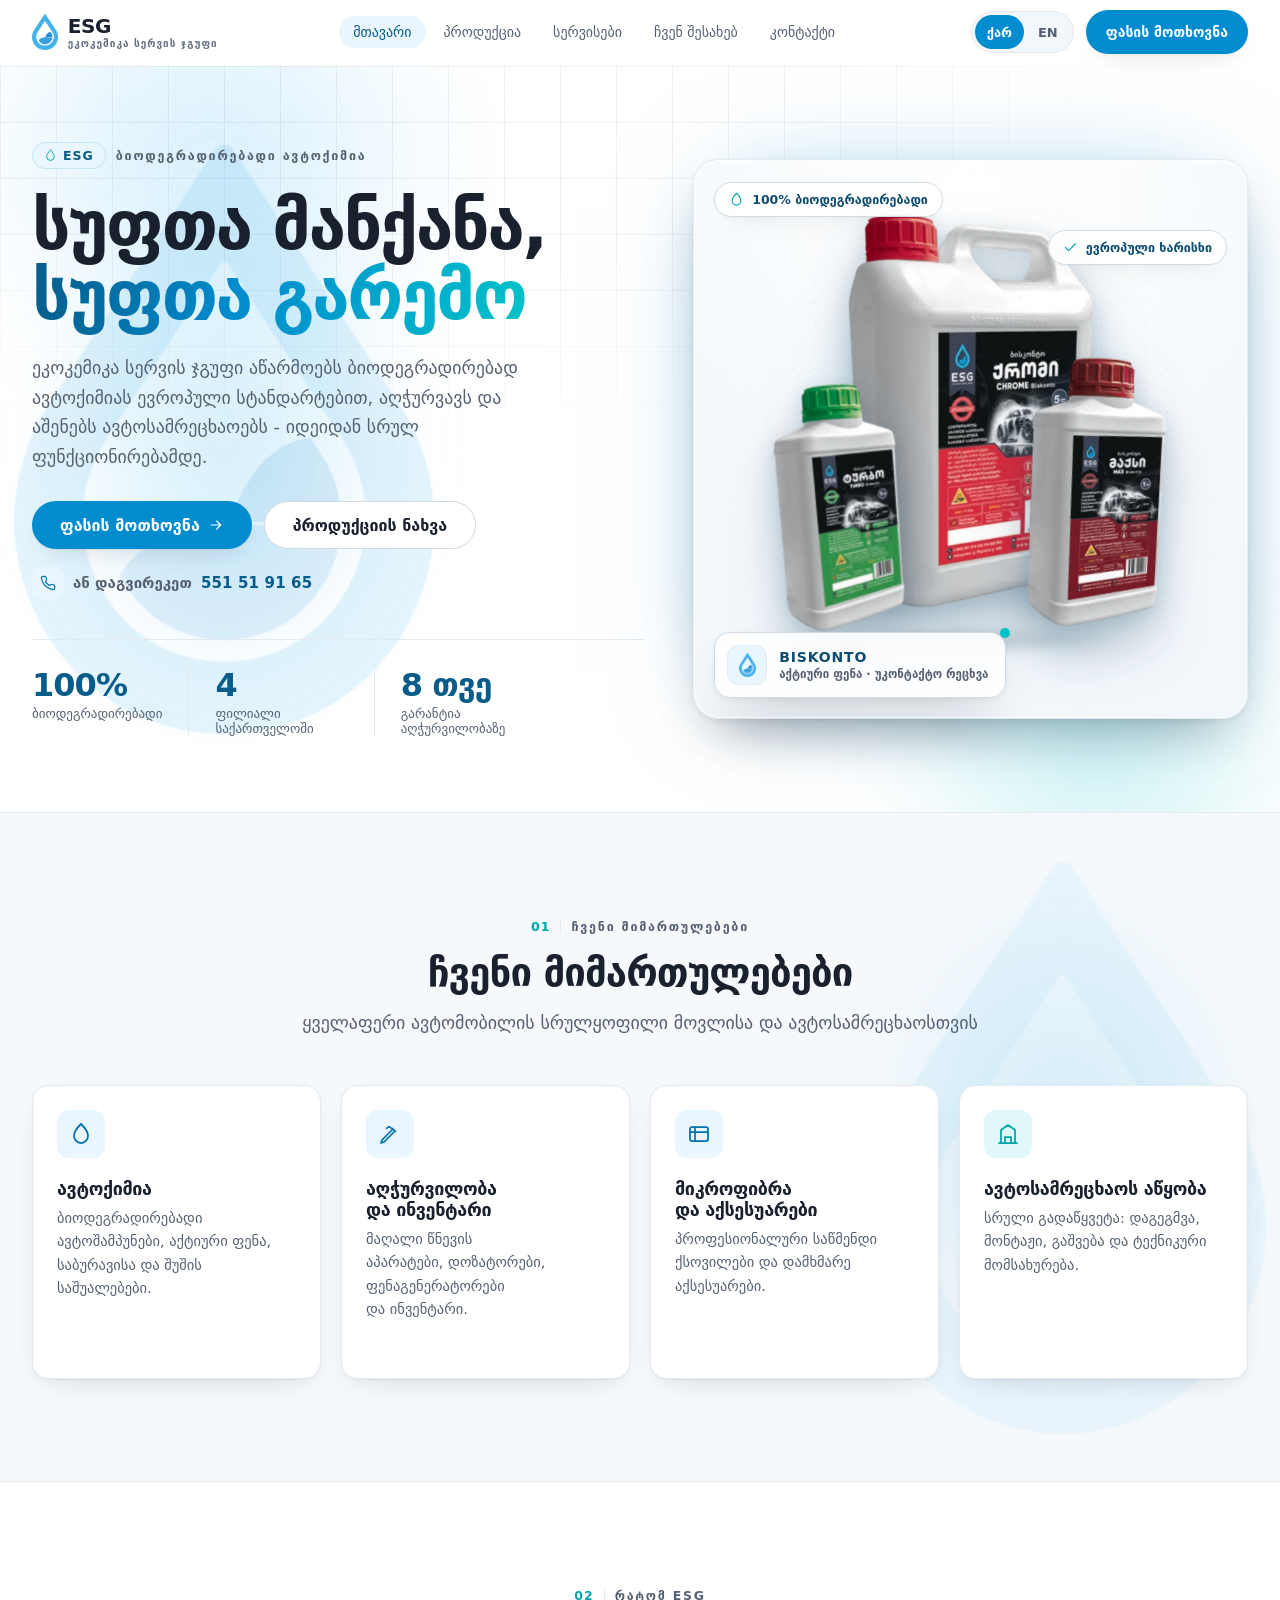
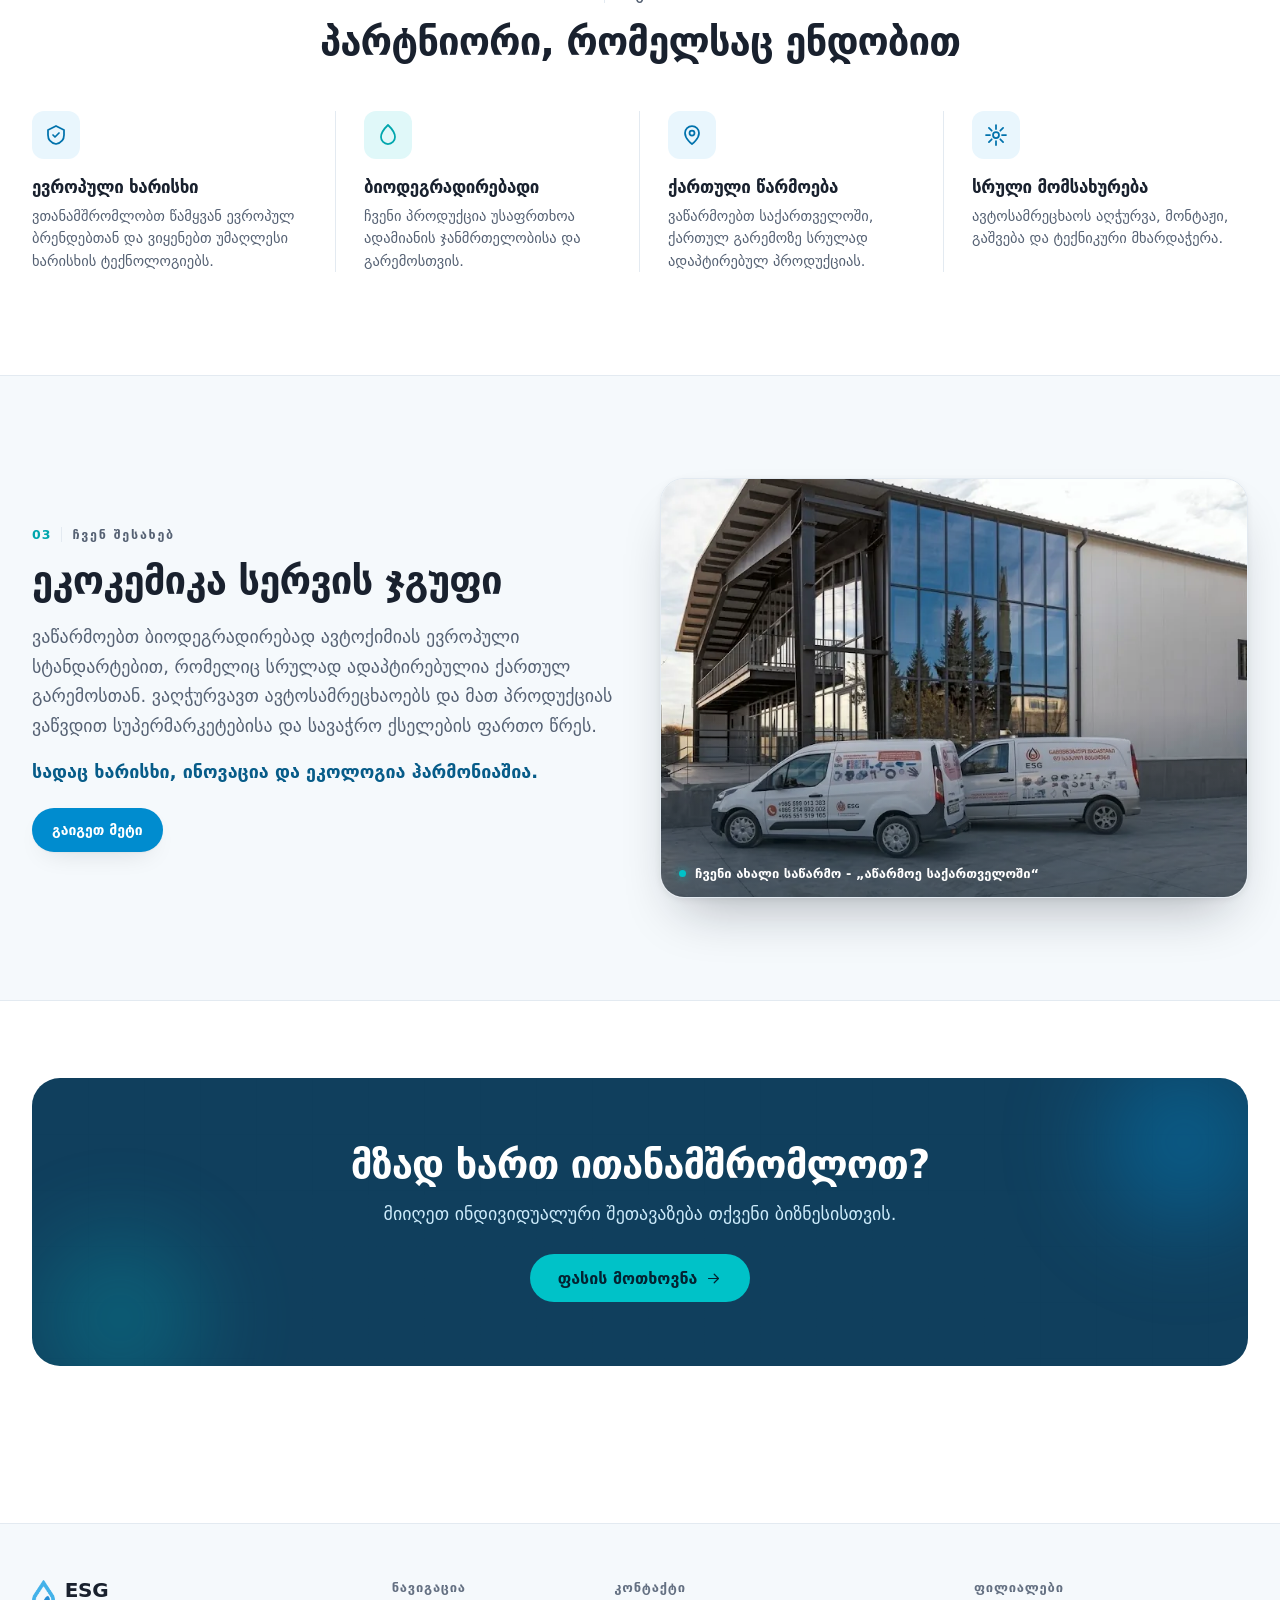
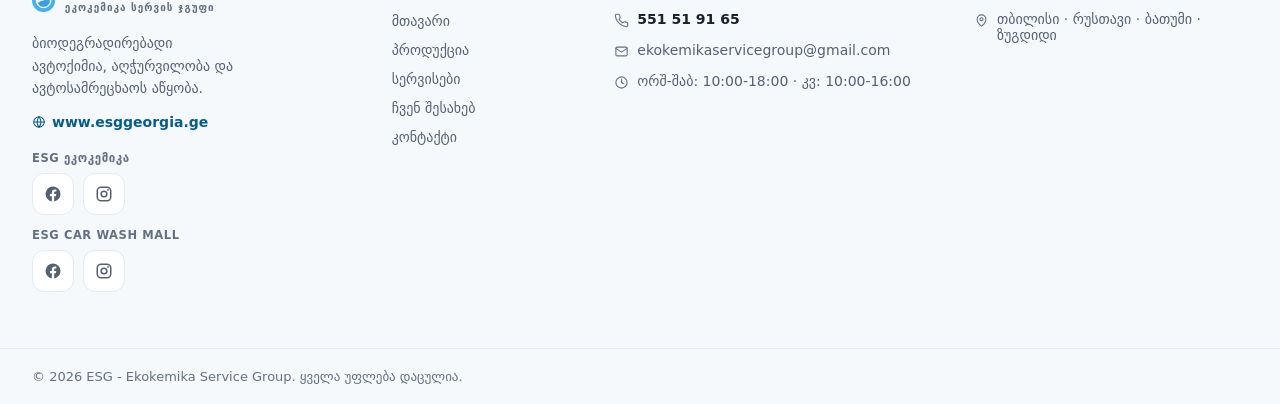
==== commit fd24591c: "Replace Gemini-like spark icon in hero chip with brand water-drop" ====
--- a/index.html
+++ b/index.html
@@ -144,7 +144,7 @@
       <div class="wrap">
         <div class="copy reveal">
           <span class="eyebrow">
-            <span class="chip"><svg class="icon" viewBox="0 0 24 24"><path d="m12 3 1.9 5.8a2 2 0 0 0 1.3 1.3L21 12l-5.8 1.9a2 2 0 0 0-1.3 1.3L12 21l-1.9-5.8a2 2 0 0 0-1.3-1.3L3 12l5.8-1.9a2 2 0 0 0 1.3-1.3z"/></svg>ESG</span>
+            <span class="chip"><svg class="icon" viewBox="0 0 24 24"><path d="M12 2s7 6.7 7 12a7 7 0 0 1-14 0c0-5.3 7-12 7-12z"/></svg>ESG</span>
             <span class="i18n" data-ka="ბიოდეგრადირებადი ავტოქიმია" data-en="Biodegradable car chemistry">ბიოდეგრადირებადი ავტოქიმია</span>
           </span>
           <h1>
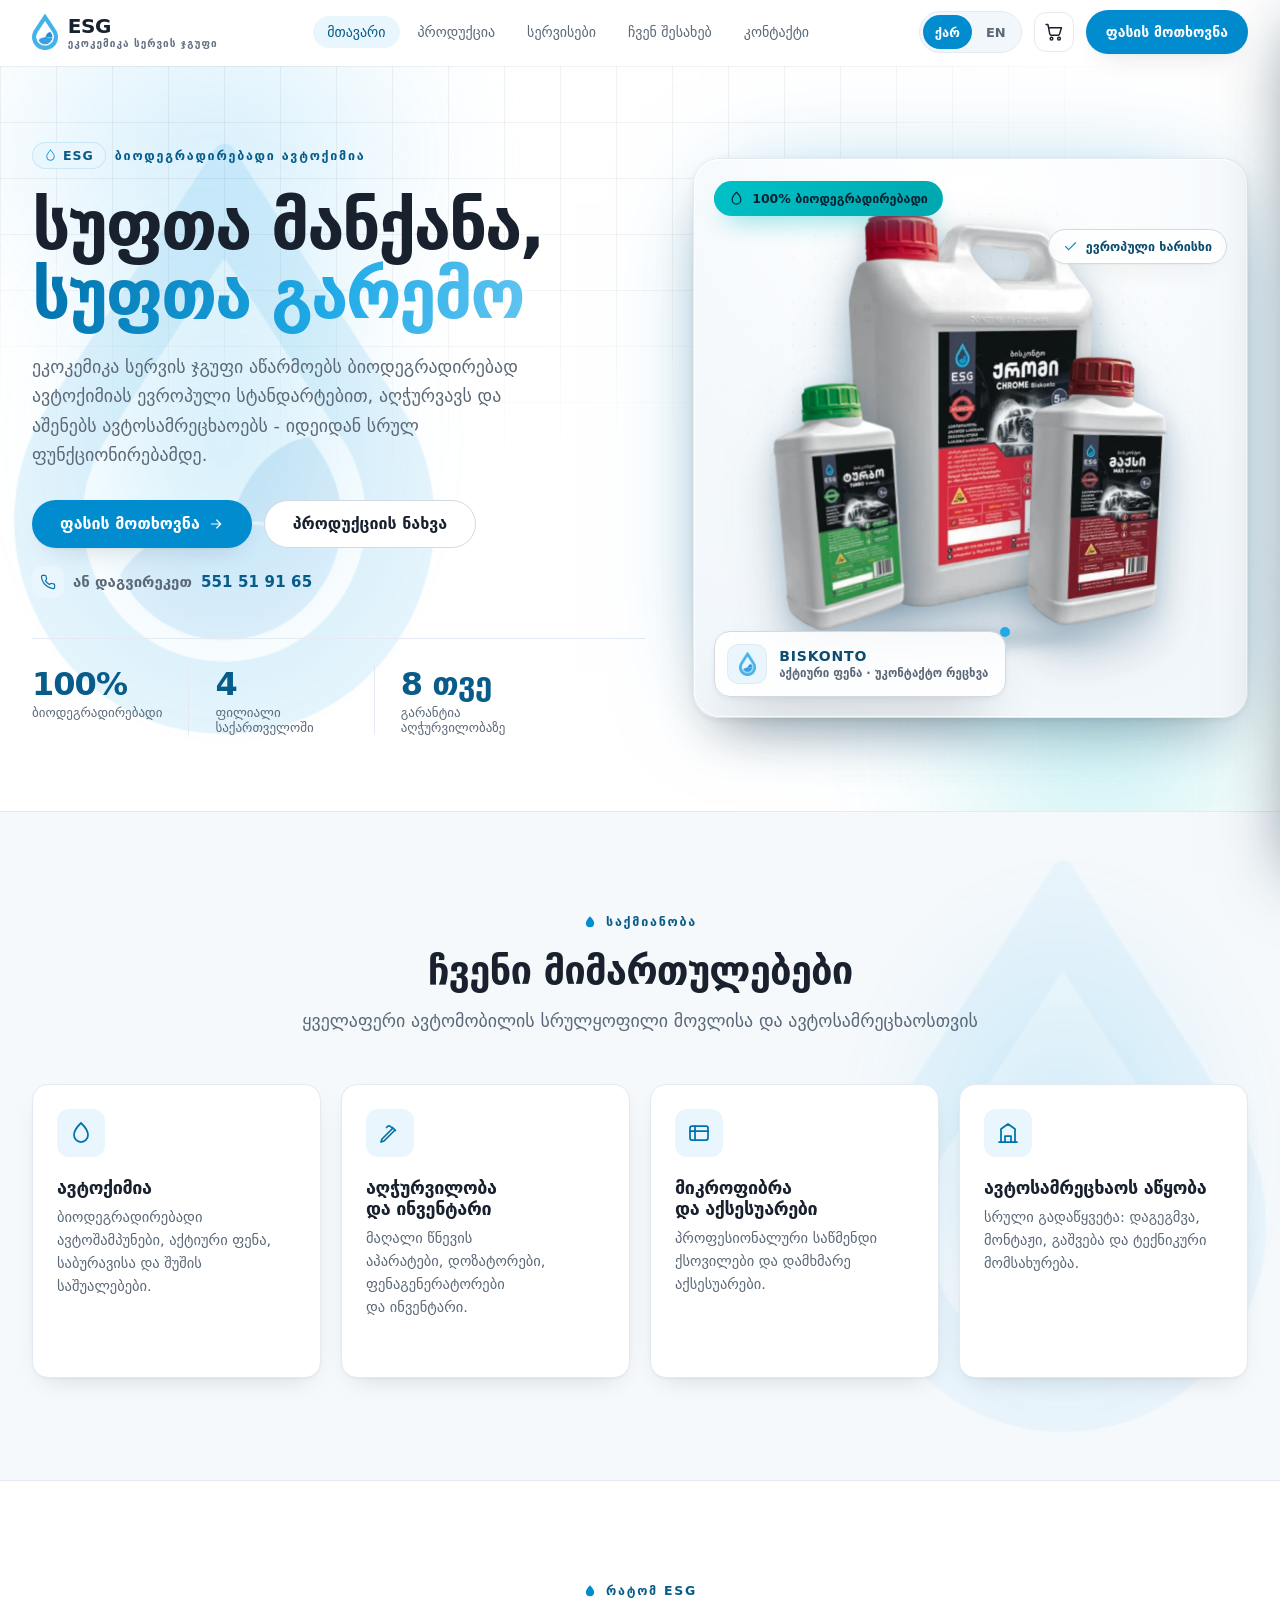
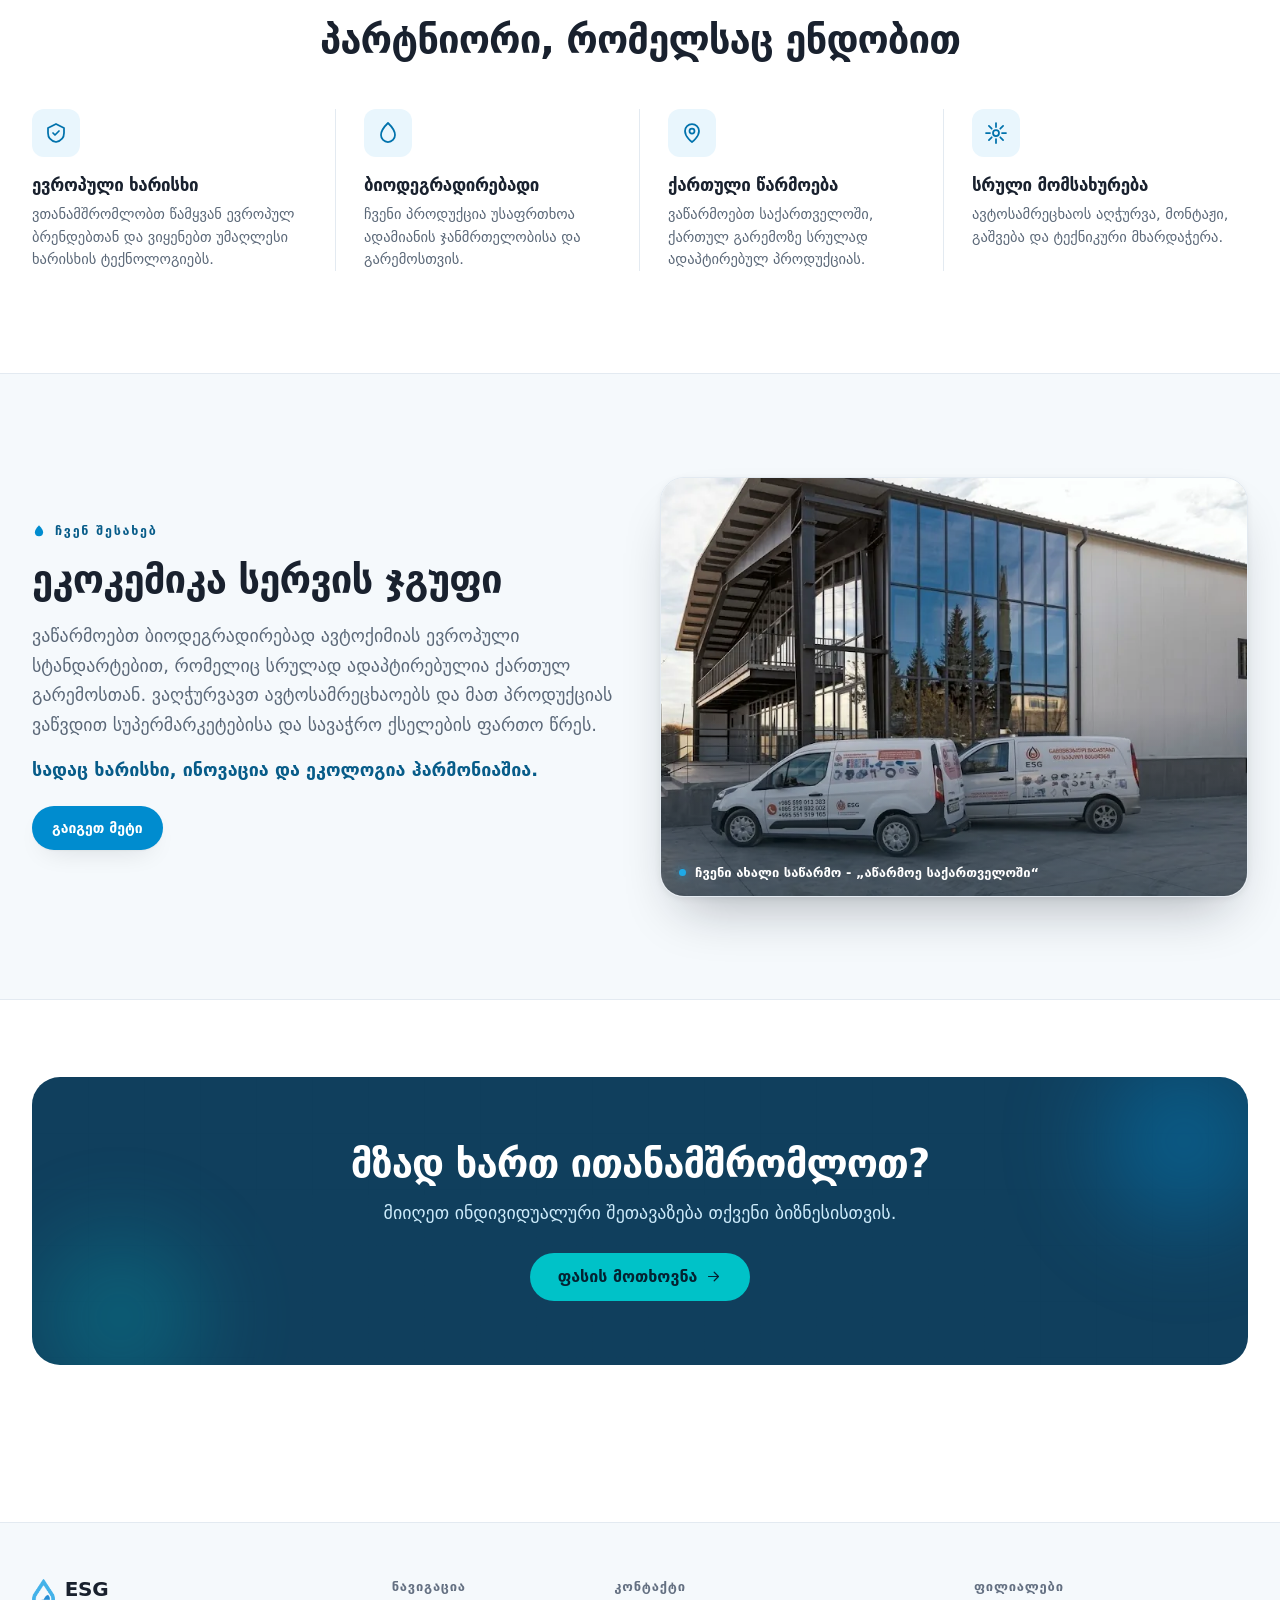
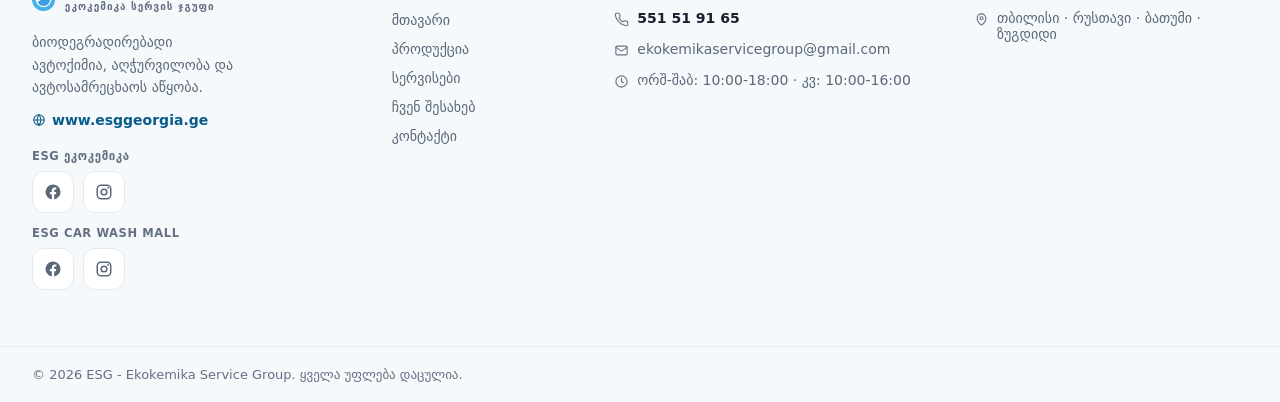
==== commit 68c893cd: "Deploy: design refresh + per-size prices + built-in cart & checkout (WhatsApp/email orders, COD); pr" ====
--- a/index.html
+++ b/index.html
@@ -178,7 +178,7 @@
             <img class="bottle b-left" src="assets/catalog/bk-turbo-1l.webp" alt="ბისკონტო ტურბო - ავტოშამპუნი 1 ლ" loading="eager" />
             <img class="bottle b-right" src="assets/catalog/bk-max-1l.webp" alt="ბისკონტო მაქსი - ავტოშამპუნი 1 ლ" loading="eager" />
           </div>
-          <span class="pill p1"><svg class="icon" viewBox="0 0 24 24"><path d="M12 2s7 6.7 7 12a7 7 0 0 1-14 0c0-5.3 7-12 7-12z"/></svg><span class="i18n" data-ka="100% ბიოდეგრადირებადი" data-en="100% biodegradable">100% ბიოდეგრადირებადი</span></span>
+          <span class="pill p1 eco"><svg class="icon" viewBox="0 0 24 24"><path d="M12 2s7 6.7 7 12a7 7 0 0 1-14 0c0-5.3 7-12 7-12z"/></svg><span class="i18n" data-ka="100% ბიოდეგრადირებადი" data-en="100% biodegradable">100% ბიოდეგრადირებადი</span></span>
           <span class="pill p2"><svg class="icon" viewBox="0 0 24 24"><path d="M20 6 9 17l-5-5"/></svg><span class="i18n" data-ka="ევროპული ხარისხი" data-en="European quality">ევროპული ხარისხი</span></span>
           <div class="tagcard">
             <span class="spark"></span>
@@ -198,7 +198,7 @@
     <div class="esg-watermark" aria-hidden="true"><img src="assets/esg-drop.png" alt="" /></div>
     <div class="container">
       <div class="section-head center reveal">
-        <span class="eyebrow"><span class="idx">01</span><span class="i18n" data-ka="ჩვენი მიმართულებები" data-en="What we do">ჩვენი მიმართულებები</span></span>
+        <span class="eyebrow"><span class="i18n" data-ka="საქმიანობა" data-en="Our work">საქმიანობა</span></span>
         <h2 class="i18n" data-ka="ჩვენი მიმართულებები" data-en="What we do">ჩვენი მიმართულებები</h2>
         <p class="i18n" data-ka="ყველაფერი ავტომობილის სრულყოფილი მოვლისა და ავტოსამრეცხაოსთვის" data-en="Everything for flawless vehicle care and car-wash operations">ყველაფერი ავტომობილის სრულყოფილი მოვლისა და ავტოსამრეცხაოსთვის</p>
       </div>
@@ -239,7 +239,7 @@
   <section class="section">
     <div class="container">
       <div class="section-head center reveal">
-        <span class="eyebrow"><span class="idx">02</span><span class="i18n" data-ka="რატომ ESG" data-en="Why ESG">რატომ ESG</span></span>
+        <span class="eyebrow"><span class="i18n" data-ka="რატომ ESG" data-en="Why ESG">რატომ ESG</span></span>
         <h2 class="i18n" data-ka="პარტნიორი, რომელსაც ენდობით" data-en="A partner you can rely on">პარტნიორი, რომელსაც ენდობით</h2>
       </div>
       <div class="featgrid">
@@ -272,7 +272,7 @@
     <div class="container">
       <div class="about-teaser">
         <div class="reveal">
-          <span class="eyebrow"><span class="idx">03</span><span class="i18n" data-ka="ჩვენ შესახებ" data-en="About">ჩვენ შესახებ</span></span>
+          <span class="eyebrow"><span class="i18n" data-ka="ჩვენ შესახებ" data-en="About">ჩვენ შესახებ</span></span>
           <h2 style="margin-top:16px" class="i18n" data-ka="ეკოკემიკა სერვის ჯგუფი" data-en="Ekokemika Service Group">ეკოკემიკა სერვის ჯგუფი</h2>
           <p class="body i18n" data-ka="ვაწარმოებთ ბიოდეგრადირებად ავტოქიმიას ევროპული სტანდარტებით, რომელიც სრულად ადაპტირებულია ქართულ გარემოსთან. ვაღჭურვავთ ავტოსამრეცხაოებს და მათ პროდუქციას ვაწვდით სუპერმარკეტებისა და სავაჭრო ქსელების ფართო წრეს." data-en="We produce biodegradable car chemistry to European standards, fully adapted to the Georgian environment. We equip car washes and supply our products to a wide network of supermarkets and trade chains.">ვაწარმოებთ ბიოდეგრადირებად ავტოქიმიას ევროპული სტანდარტებით, რომელიც სრულად ადაპტირებულია ქართულ გარემოსთან. ვაღჭურვავთ ავტოსამრეცხაოებს და მათ პროდუქციას ვაწვდით სუპერმარკეტებისა და სავაჭრო ქსელების ფართო წრეს.</p>
           <p class="tag i18n" data-ka="სადაც ხარისხი, ინოვაცია და ეკოლოგია ჰარმონიაშია." data-en="Where quality, innovation and ecology are in harmony.">სადაც ხარისხი, ინოვაცია და ეკოლოგია ჰარმონიაშია.</p>
@@ -369,5 +369,6 @@
 
 <script>document.getElementById("year").textContent = new Date().getFullYear();</script>
 <script src="app.js"></script>
+<script src="cart.js?v=1"></script>
 </body>
 </html>
--- a/styles.css
+++ b/styles.css
@@ -18,7 +18,7 @@
 
   /* Neutrals */
   --bg:#ffffff; --bg-subtle:#f2f7fb; --surface:#ffffff; --surface-2:#f5f9fc;
-  --ink:#19212e; --ink-muted:#556173; --ink-faint:#647082;
+  --ink:#19212e; --ink-muted:#5b6878; --ink-faint:#647082;
   --border:#e3eaf1; --border-strong:#d1dae4;
 
   --radius-card:1rem;
@@ -34,6 +34,9 @@
 
   --ease-brand:cubic-bezier(.22,1,.36,1);
   --section-y:clamp(4rem,8vw,7rem);
+  /* vertical rhythm: section-head→content flow + intra-section block gap */
+  --flow:clamp(2rem,4.2vw,3rem);
+  --block:clamp(2.75rem,5vw,4rem);
 
   --font-sans:"Noto Sans Georgian",ui-sans-serif,system-ui,-apple-system,"Segoe UI",sans-serif;
 }
@@ -66,7 +69,7 @@
   background-size:56px 56px;
 }
 .brand-sheen{
-  background:linear-gradient(100deg,var(--brand-700) 0%,var(--brand-500) 42%,var(--accent) 100%);
+  background:linear-gradient(100deg,var(--brand-600) 0%,var(--brand-400) 60%,var(--brand-300) 100%);
   -webkit-background-clip:text; background-clip:text; color:transparent;
 }
 .icon{width:1em; height:1em; stroke:currentColor; fill:none; stroke-width:1.75; stroke-linecap:round; stroke-linejoin:round; flex:none;}
@@ -76,18 +79,23 @@
 .section--tight{padding-block:clamp(3rem,6vw,5rem);}
 .section--alt{background:var(--surface-2); border-block:1px solid var(--border);}
 .eyebrow{
-  display:inline-flex; align-items:center; gap:10px; font-size:12.5px; font-weight:700;
-  letter-spacing:.14em; text-transform:uppercase; color:var(--ink-muted);
-}
-.eyebrow .idx{
-  font-variant-numeric:tabular-nums; color:var(--accent-strong); letter-spacing:.08em;
-  padding-right:10px; border-right:1px solid var(--border);
-}
+  display:inline-flex; align-items:center; gap:9px; font-size:12.5px; font-weight:700;
+  letter-spacing:.14em; text-transform:uppercase; color:var(--brand-700);
+}
+/* water-drop marker — the recurring brand device that replaces section numbers */
+.eyebrow::before{
+  content:""; flex:none; width:14px; height:15px; background:var(--brand-500);
+  -webkit-mask:url("data:image/svg+xml,%3Csvg xmlns='http://www.w3.org/2000/svg' viewBox='0 0 24 24'%3E%3Cpath d='M12 2s7 6.7 7 12a7 7 0 0 1-14 0c0-5.3 7-12 7-12z'/%3E%3C/svg%3E") center/contain no-repeat;
+  mask:url("data:image/svg+xml,%3Csvg xmlns='http://www.w3.org/2000/svg' viewBox='0 0 24 24'%3E%3Cpath d='M12 2s7 6.7 7 12a7 7 0 0 1-14 0c0-5.3 7-12 7-12z'/%3E%3C/svg%3E") center/contain no-repeat;
+}
+.hero .eyebrow::before{display:none;} /* hero already carries the ESG chip as its marker */
 .section-head{max-width:44rem;}
 .section-head.center{margin-inline:auto; text-align:center;}
 .section-head.center .eyebrow{justify-content:center;}
 .section-head h2{margin-top:16px; font-size:var(--text-h2); line-height:1.12; font-weight:700; letter-spacing:-.025em;}
 .section-head p{margin-top:14px; font-size:var(--text-lead); line-height:1.65; color:var(--ink-muted);}
+/* section sub-heading — uniform intra-section block rhythm */
+.section-sub{margin-top:var(--block); font-size:var(--text-h2); line-height:1.15; font-weight:700; letter-spacing:-.02em;}
 
 /* reveal on scroll - gated on html.js so no-JS / failed-JS keeps content visible */
 html.js .reveal{opacity:0; transform:translateY(18px); transition:opacity .55s var(--ease-brand), transform .55s var(--ease-brand);}
@@ -119,6 +127,13 @@
   background:linear-gradient(90deg,transparent,rgba(255,255,255,.38),transparent); transition:transform .6s var(--ease-brand);
 }
 .btn-primary:hover::after,.btn-accent:hover::after{transform:translateX(130%) skewX(-18deg);}
+/* water ripple: a single ring blooms from the centre on hover (the droplet motif, in motion) */
+@media(prefers-reduced-motion:no-preference){
+  .btn-primary::before,.btn-accent::before{content:""; position:absolute; left:50%; top:50%; width:6px; height:6px; border-radius:50%; transform:translate(-50%,-50%); opacity:0; pointer-events:none;}
+  .btn-primary:hover::before{animation:btn-ripple .7s var(--ease-brand);}
+  .btn-accent:hover::before{animation:btn-ripple .7s var(--ease-brand);}
+}
+@keyframes btn-ripple{0%{opacity:.5; box-shadow:0 0 0 0 color-mix(in oklab,#fff 55%,transparent);}100%{opacity:0; box-shadow:0 0 0 80px transparent;}}
 
 /* =========================================================================
    HEADER
@@ -173,8 +188,8 @@
 .hero .hero-logo::before{content:""; position:absolute; inset:-14%; border-radius:50%; background:radial-gradient(closest-side,color-mix(in oklab,var(--brand-300) 55%,transparent),transparent 70%); filter:blur(44px); opacity:.55; animation:wm-glow 7s ease-in-out infinite;}
 @media(min-width:880px){.hero .wrap{grid-template-columns:1.05fr .95fr; gap:48px;}}
 .hero .eyebrow .chip{display:inline-flex; align-items:center; gap:6px; color:var(--brand-700); background:var(--brand-50); padding:5px 11px; border-radius:999px; border:1px solid color-mix(in oklab,var(--brand-500) 14%,transparent); letter-spacing:.08em;}
-.hero .eyebrow .chip .icon{width:13px; height:13px; color:var(--accent-strong);}
-.hero h1{margin-top:22px; font-size:var(--text-display); line-height:1.03; letter-spacing:-.035em; font-weight:800;}
+.hero .eyebrow .chip .icon{width:13px; height:13px; color:var(--brand-500);}
+.hero h1{margin-top:22px; font-size:var(--text-display); line-height:1.02; letter-spacing:-.038em; font-weight:900;}
 .hero p.lead{margin-top:22px; max-width:46ch; font-size:var(--text-lead); line-height:1.65; color:var(--ink-muted);}
 .hero .cta{display:flex; flex-wrap:wrap; gap:12px; margin-top:30px;}
 .hero .cta .btn{min-width:190px;}
@@ -218,10 +233,10 @@
 .hero .stage .tagcard .tc-txt{display:flex; flex-direction:column; gap:2px; line-height:1.1;}
 .hero .stage .tagcard .tc-k{font-size:14px; font-weight:800; letter-spacing:.06em; color:#fff;}
 .hero .stage .tagcard .tc-s{font-size:11.5px; font-weight:600; color:rgba(255,255,255,.78);}
-.hero .stage .tagcard .spark{position:absolute; top:-5px; right:-5px; width:10px; height:10px; border-radius:50%; background:var(--accent); box-shadow:0 0 0 0 color-mix(in oklab,var(--accent) 70%,transparent); animation:esg-ping 2.6s ease-out infinite;}
+.hero .stage .tagcard .spark{position:absolute; top:-5px; right:-5px; width:10px; height:10px; border-radius:50%; background:var(--brand-400); box-shadow:0 0 0 0 color-mix(in oklab,var(--brand-400) 70%,transparent); animation:esg-ping 2.6s ease-out infinite;}
 @keyframes esg-kenburns{0%{transform:scale(1.04) translate(0,0);transform-origin:62% 42%}50%{transform:scale(1.12) translate(-1.4%,-1.2%);transform-origin:58% 38%}100%{transform:scale(1.04) translate(0,0);transform-origin:62% 42%}}
 @keyframes esg-sheen{0%{left:-45%;opacity:0}8%{opacity:1}26%{left:120%;opacity:0}100%{left:120%;opacity:0}}
-@keyframes esg-ping{0%{box-shadow:0 0 0 0 color-mix(in oklab,var(--accent) 70%,transparent);opacity:1}70%{box-shadow:0 0 0 12px transparent;opacity:1}100%{box-shadow:0 0 0 12px transparent;opacity:.6}}
+@keyframes esg-ping{0%{box-shadow:0 0 0 0 color-mix(in oklab,var(--brand-400) 70%,transparent);opacity:1}70%{box-shadow:0 0 0 12px transparent;opacity:1}100%{box-shadow:0 0 0 12px transparent;opacity:.6}}
 @keyframes bobA{0%,100%{transform:translateY(0)}50%{transform:translateY(-9px)}}
 @keyframes bobB{0%,100%{transform:translateY(0)}50%{transform:translateY(8px)}}
 @media(prefers-reduced-motion:reduce){
@@ -271,7 +286,10 @@
 /* light-glass pills + tagcard over the bright panel */
 .hero .stage--showcase .pill{color:var(--brand-800); background:rgba(255,255,255,.82); border:1px solid var(--border-strong);
   backdrop-filter:blur(8px) saturate(1.1); -webkit-backdrop-filter:blur(8px) saturate(1.1); box-shadow:var(--shadow-soft);}
-.hero .stage--showcase .pill .icon{color:var(--accent-strong);}
+.hero .stage--showcase .pill .icon{color:var(--brand-500);}
+/* the one green signature — the biodegradable eco-badge (dark text on cyan-green, mirrors btn-accent) */
+.hero .stage--showcase .pill.eco{color:var(--accent-fg); background:linear-gradient(135deg,var(--accent),var(--accent-strong)); border-color:transparent; box-shadow:0 12px 26px -12px color-mix(in oklab,var(--accent) 85%,transparent);}
+.hero .stage--showcase .pill.eco .icon{color:var(--accent-fg);}
 .hero .stage--showcase .tagcard{background:rgba(255,255,255,.88); border:1px solid var(--border-strong); box-shadow:var(--shadow-lift);}
 .hero .stage--showcase .tagcard .logomark{background:var(--brand-50); border:1px solid var(--border);}
 .hero .stage--showcase .tagcard .logomark img{filter:none;}
@@ -284,7 +302,7 @@
 /* =========================================================================
    CARDS - categories / features / contact / branches (shared recipe)
    ========================================================================= */
-.cardgrid{display:grid; gap:20px; margin-top:48px;}
+.cardgrid{display:grid; gap:20px; margin-top:var(--flow);}
 .cardgrid.cols-2{grid-template-columns:1fr;}
 .cardgrid.cols-3{grid-template-columns:1fr;}
 .cardgrid.cols-4{grid-template-columns:1fr;}
@@ -303,8 +321,7 @@
 .card .blob{position:absolute; right:0; top:0; height:96px; width:96px; transform:translate(32px,-32px); border-radius:50%; background:var(--brand-50); opacity:0; transition:opacity .3s;}
 .card.interactive:hover .blob{opacity:1;}
 .tile{position:relative; display:grid; place-items:center; height:48px; width:48px; border-radius:12px; background:var(--brand-50); color:var(--brand-600); transition:all .3s var(--ease-brand);}
-.tile.accent{background:color-mix(in oklab,var(--accent) 12%,transparent); color:var(--accent-strong);}
-.card.interactive:hover .tile:not(.accent){background:var(--brand-500); color:var(--brand-fg);}
+.card.interactive:hover .tile{background:var(--brand-500); color:var(--brand-fg);}
 .tile .icon{width:24px; height:24px;}
 .card h3{position:relative; margin-top:20px; font-size:18px; font-weight:700;}
 .card p{position:relative; margin-top:8px; font-size:14.5px; line-height:1.6; color:var(--ink-muted);}
@@ -314,7 +331,7 @@
 @media(min-width:1024px){.card.reveal-more .more{opacity:0; transition:opacity .3s;} .card.reveal-more:hover .more{opacity:1;}}
 
 /* why-ESG - open feature strip (contrasts with the bordered cards above) */
-.featgrid{display:grid; gap:32px 28px; margin-top:48px; grid-template-columns:1fr;}
+.featgrid{display:grid; gap:32px 28px; margin-top:var(--flow); grid-template-columns:1fr;}
 @media(min-width:640px){.featgrid{grid-template-columns:1fr 1fr;}}
 @media(min-width:1024px){
   .featgrid{grid-template-columns:repeat(4,1fr); gap:0;}
@@ -330,7 +347,7 @@
 .photo-panel img{position:absolute; inset:0; width:100%; height:100%; object-fit:cover; object-position:58% 38%;}
 .photo-panel::after{content:""; position:absolute; inset:0; background:linear-gradient(180deg,transparent 55%,rgba(10,38,56,.55) 100%);}
 .photo-panel figcaption{position:absolute; left:18px; right:18px; bottom:16px; z-index:2; display:flex; align-items:center; gap:9px; font-size:13px; font-weight:700; color:#fff;}
-.photo-panel figcaption::before{content:""; flex:none; width:7px; height:7px; border-radius:50%; background:var(--accent); box-shadow:0 0 10px color-mix(in oklab,var(--accent) 80%,transparent);}
+.photo-panel figcaption::before{content:""; flex:none; width:7px; height:7px; border-radius:50%; background:var(--brand-400); box-shadow:0 0 10px color-mix(in oklab,var(--brand-400) 80%,transparent);}
 
 /* about teaser slate panel */
 .about-teaser{display:grid; gap:40px; align-items:center;}
@@ -360,7 +377,7 @@
 .slate-panel .cap{margin-top:26px; position:relative; text-align:center; font-size:12px; font-weight:700;
   letter-spacing:.2em; text-transform:uppercase; color:var(--brand-700);}
 .slate-panel .cap::before{content:""; display:block; width:34px; height:2px; margin:0 auto 16px;
-  border-radius:2px; background:linear-gradient(90deg,var(--brand-500),var(--accent));}
+  border-radius:2px; background:linear-gradient(90deg,var(--brand-500),var(--brand-700));}
 
 /* CTA band */
 .cta-band{position:relative; overflow:hidden; border-radius:28px; background:var(--brand-900); padding:clamp(40px,6vw,64px) 24px; text-align:center;}
@@ -401,7 +418,7 @@
 .filters .tab[aria-selected="true"] .cl{color:#fff;}
 .filters .tab[aria-selected="true"] .cn{background:rgba(255,255,255,.22); color:#fff;}
 
-.product-grid{display:grid; gap:20px; margin-top:32px; grid-template-columns:1fr;}
+.product-grid{display:grid; gap:20px; margin-top:var(--flow); grid-template-columns:1fr;}
 @media(min-width:640px){.product-grid{grid-template-columns:repeat(2,1fr);}}
 @media(min-width:1024px){.product-grid{grid-template-columns:repeat(3,1fr);}}
 
@@ -410,7 +427,7 @@
 .pc .bar{height:3px; width:100%;}
 .pc.shampoo .bar{background:linear-gradient(90deg,var(--brand-700),var(--brand-500));}
 .pc.biskonto .bar{background:linear-gradient(90deg,var(--brand-700),var(--brand-500));}
-.pc.cosmetics .bar{background:linear-gradient(90deg,var(--brand-500),var(--accent));}
+.pc.cosmetics .bar{background:linear-gradient(90deg,var(--brand-400),var(--brand-200));}
 .pc .stage{position:relative; aspect-ratio:4/3; overflow:hidden; background:radial-gradient(125% 95% at 50% 4%,#ffffff 0%,var(--brand-50) 60%,var(--bg-subtle) 100%);}
 .pc .stage::before{content:""; position:absolute; left:50%; top:45%; width:76%; height:66%; transform:translate(-50%,-50%); border-radius:50%; background:radial-gradient(closest-side, color-mix(in oklab, var(--brand-300) 30%, transparent), transparent 72%); filter:blur(24px); pointer-events:none;}
 /* default: clean cut-out friendly (contain). Add data-crop for messy scans (cover+zoom). */
@@ -424,7 +441,7 @@
 .pc .cat .d{width:7px; height:7px; border-radius:50%;}
 .pc.shampoo .cat .d{background:var(--brand-500);}
 .pc.biskonto .cat .d{background:var(--brand-500);}
-.pc.cosmetics .cat .d{background:var(--accent);}
+.pc.cosmetics .cat .d{background:var(--brand-300);}
 .pc .body{display:flex; flex-direction:column; flex:1; padding:20px;}
 .pc h3{font-size:20px; font-weight:700; letter-spacing:-.01em;}
 .pc .blurb{margin-top:9px; font-size:15px; line-height:1.55; color:var(--ink-muted); display:-webkit-box; -webkit-line-clamp:2; -webkit-box-orient:vertical; overflow:hidden;}
@@ -452,8 +469,8 @@
 .subfilters .subtab[aria-pressed="true"]{color:var(--brand-fg); background:var(--brand-500); border-color:var(--brand-500);}
 
 /* equipment cards: flat-white stage, accent bar, spec line + code */
-.pc.equipment .bar,.pc.cloths .bar{background:linear-gradient(90deg,var(--brand-700),var(--accent));}
-.pc.equipment .cat .d,.pc.cloths .cat .d{background:var(--accent);}
+.pc.equipment .bar,.pc.cloths .bar{background:linear-gradient(90deg,var(--brand-700),var(--brand-400));}
+.pc.equipment .cat .d,.pc.cloths .cat .d{background:var(--brand-400);}
 .pc.equipment .stage.eq,.pc.cloths .stage.eq{background:#fff;}
 .pc.equipment .stage.eq img,.pc.cloths .stage.eq img{padding:clamp(14px,5%,28px);}
 .pc .chip.eq-spec{margin-top:14px; white-space:normal; line-height:1.4; text-align:left; background:var(--surface-2); color:var(--ink); border:1px solid var(--border);}
@@ -461,7 +478,7 @@
 .pc .eq-code{margin-top:12px; font-size:13px; color:var(--ink-muted); font-variant-numeric:tabular-nums;}
 .pc .eq-code .cd{font-weight:700; color:var(--brand-700);}
 .pd-stage.equipment,.pd-stage.cloths{background:#fff;}
-.pd-stage.equipment .cat .d,.pd-stage.cloths .cat .d{background:var(--accent);}
+.pd-stage.equipment .cat .d,.pd-stage.cloths .cat .d{background:var(--brand-400);}
 .pd-stage.equipment img,.pd-stage.cloths img{padding:clamp(24px,5%,52px);}
 
 /* catalog controls: filters + search + count */
@@ -507,11 +524,11 @@
 .pd-stage .cat .d{width:7px; height:7px; border-radius:50%;}
 .pd-stage.shampoo .cat .d{background:var(--brand-500);}
 .pd-stage.biskonto .cat .d{background:var(--brand-500);}
-.pd-stage.cosmetics .cat .d{background:var(--accent);}
+.pd-stage.cosmetics .cat .d{background:var(--brand-300);}
 .pd-stage .topbar{position:absolute; top:0; left:0; right:0; height:4px; z-index:2;}
 .pd-stage.shampoo .topbar{background:linear-gradient(90deg,var(--brand-700),var(--brand-500));}
 .pd-stage.biskonto .topbar{background:linear-gradient(90deg,var(--brand-700),var(--brand-500));}
-.pd-stage.cosmetics .topbar{background:linear-gradient(90deg,var(--brand-500),var(--accent));}
+.pd-stage.cosmetics .topbar{background:linear-gradient(90deg,var(--brand-400),var(--brand-200));}
 
 /* info (left) */
 .pd-info h1{margin-top:18px; font-size:var(--text-h1); line-height:1.06; font-weight:800; letter-spacing:-.03em;}
@@ -595,40 +612,40 @@
    SERVICES
    ========================================================================= */
 .prose-lead{max-width:48rem; font-size:var(--text-lead); line-height:1.7; color:var(--ink-muted);}
-.offer-grid{display:grid; gap:16px; margin-top:40px; grid-template-columns:1fr;}
+.offer-grid{display:grid; gap:16px; margin-top:var(--flow); grid-template-columns:1fr;}
 @media(min-width:640px){.offer-grid{grid-template-columns:repeat(2,1fr);}}
 .offer{display:flex; gap:16px; align-items:flex-start; border-radius:var(--radius-card); border:1px solid var(--border); background:var(--surface); padding:20px 22px; box-shadow:var(--shadow-soft); transition:transform .3s var(--ease-brand), box-shadow .3s var(--ease-brand), border-color .3s var(--ease-brand);}
 .offer:hover{transform:translateY(-4px); border-color:var(--brand-200); box-shadow:var(--shadow-pop);}
 .offer .tile{height:40px; width:40px; flex:none; transition:background .3s var(--ease-brand), color .3s var(--ease-brand);}
-.offer:hover .tile:not(.accent){background:var(--brand-500); color:var(--brand-fg);}
+.offer:hover .tile{background:var(--brand-500); color:var(--brand-fg);}
 .offer .tile .icon{width:20px; height:20px;}
 .offer p{font-size:15px; line-height:1.5; color:var(--ink); padding-top:8px;}
 
 /* featured offer (the standout warranty / free-service item) */
 .offer.feature{grid-column:1/-1; align-items:center; padding:24px 26px;
-  background:linear-gradient(120deg,color-mix(in oklab,var(--accent) 9%,var(--surface)) 0%,var(--surface) 62%);
-  border-color:color-mix(in oklab,var(--accent) 32%,transparent);}
+  background:linear-gradient(120deg,color-mix(in oklab,var(--brand-500) 9%,var(--surface)) 0%,var(--surface) 62%);
+  border-color:color-mix(in oklab,var(--brand-500) 30%,transparent);}
 .offer.feature .tile{height:48px; width:48px;}
 .offer.feature .tile .icon{width:24px; height:24px;}
 .offer.feature p{font-size:16px; font-weight:600; padding-top:0;}
-.offer.feature:hover{border-color:color-mix(in oklab,var(--accent) 55%,transparent);}
+.offer.feature:hover{border-color:color-mix(in oklab,var(--brand-500) 52%,transparent);}
 
 /* process journey - step-by-step path */
 .process{list-style:none; margin:28px 0 0; padding:0; position:relative;}
 .process::before{content:""; position:absolute; left:25px; top:26px; bottom:26px; width:2px; border-radius:2px;
-  background:linear-gradient(var(--brand-400),var(--accent)); opacity:.32;}
+  background:linear-gradient(var(--brand-300),var(--brand-600)); opacity:.4;}
 .pstep{position:relative; display:grid; grid-template-columns:52px 1fr; gap:24px; padding-bottom:30px;}
 .pstep:last-child{padding-bottom:0;}
 .pnode{position:relative; z-index:1; display:grid; place-items:center; width:52px; height:52px; border-radius:50%;
   font-size:14px; font-weight:800; color:#fff; font-variant-numeric:tabular-nums; letter-spacing:.02em;
   background:linear-gradient(150deg,var(--brand-500),var(--brand-700));
   box-shadow:0 10px 20px -10px color-mix(in oklab,var(--brand-700) 70%,transparent);}
-.pstep:last-child .pnode{background:linear-gradient(150deg,var(--accent),var(--accent-strong));
-  box-shadow:0 10px 20px -10px color-mix(in oklab,var(--accent-strong) 70%,transparent);}
+.pstep:last-child .pnode{background:linear-gradient(150deg,var(--brand-600),var(--brand-800));
+  box-shadow:0 10px 20px -10px color-mix(in oklab,var(--brand-700) 70%,transparent);}
 .pbody{padding-top:4px;}
 .ptitle{display:flex; align-items:center; gap:10px;}
 .ptitle .pico{display:grid; place-items:center; width:30px; height:30px; border-radius:9px; background:var(--brand-50); color:var(--brand-600); flex:none;}
-.pstep:last-child .ptitle .pico{background:color-mix(in oklab,var(--accent) 14%,transparent); color:var(--accent-strong);}
+.pstep:last-child .ptitle .pico{background:var(--brand-50); color:var(--brand-600);}
 .ptitle .pico .icon{width:17px; height:17px;}
 .ptitle h4{font-size:17px; font-weight:700; letter-spacing:-.01em;}
 .pbody p{margin-top:7px; font-size:14.5px; line-height:1.55; color:var(--ink-muted); max-width:44ch;}
@@ -659,8 +676,8 @@
   linear-gradient(82deg, rgba(10,38,56,.94) 0%, rgba(10,38,56,.8) 30%, rgba(10,38,56,.42) 56%, rgba(10,38,56,.1) 78%, rgba(10,38,56,0) 100%),
   linear-gradient(180deg, rgba(10,38,56,.4) 0%, rgba(10,38,56,0) 30%, rgba(10,38,56,0) 58%, rgba(10,38,56,.62) 100%);}
 .about-hero .inner{position:relative; z-index:2; max-width:56rem; padding-block:clamp(88px,12vw,160px);}
-.about-hero .eyebrow{color:rgba(255,255,255,.78);}
-.about-hero .eyebrow .idx{color:var(--accent); border-right-color:rgba(255,255,255,.3);}
+.about-hero .eyebrow{color:rgba(255,255,255,.86);}
+.about-hero .eyebrow::before{background:rgba(255,255,255,.9);}
 .about-hero h1{color:#fff; max-width:21ch; text-shadow:0 2px 20px rgba(5,20,32,.55);}
 .about-hero p.lead{margin-top:20px; max-width:42rem; font-size:var(--text-lead); line-height:1.65;
   color:rgba(255,255,255,.86); text-shadow:0 1px 14px rgba(5,20,32,.6); text-wrap:pretty;}
@@ -670,14 +687,14 @@
   border:1px solid rgba(255,255,255,.24); backdrop-filter:blur(10px); -webkit-backdrop-filter:blur(10px);
   box-shadow:inset 0 1px 0 rgba(255,255,255,.14), 0 8px 20px -12px rgba(5,20,32,.7);}
 .about-hero .chip::before{content:""; flex:none; width:7px; height:7px; border-radius:50%;
-  background:var(--accent); box-shadow:0 0 10px color-mix(in oklab,var(--accent) 80%,transparent);}
+  background:var(--brand-300); box-shadow:0 0 10px color-mix(in oklab,var(--brand-300) 80%,transparent);}
 
 .quote-block{max-width:48rem; margin-top:48px; border-left:4px solid var(--brand-500); padding:6px 0 6px 24px; position:relative;}
-.quote-block::before{content:""; position:absolute; left:-4px; top:0; bottom:0; width:4px; background:linear-gradient(var(--brand-500),var(--accent));}
+.quote-block::before{content:""; position:absolute; left:-4px; top:0; bottom:0; width:4px; background:linear-gradient(var(--brand-500),var(--brand-700));}
 .quote-block p{font-size:clamp(1.25rem,2.4vw,1.6rem); font-weight:700; letter-spacing:-.02em; line-height:1.35;}
 
 /* About - facility mosaic gallery */
-.facility-gallery{display:grid; gap:16px; grid-template-columns:1fr 1fr; margin-top:40px;}
+.facility-gallery{display:grid; gap:16px; grid-template-columns:1fr 1fr; margin-top:var(--flow);}
 .facility-gallery figure{margin:0; position:relative; overflow:hidden; border-radius:18px;
   border:1px solid var(--border); box-shadow:var(--shadow-soft); min-height:230px; background:var(--surface-2);}
 .facility-gallery img{position:absolute; inset:0; width:100%; height:100%; object-fit:cover;
@@ -696,7 +713,7 @@
 }
 
 /* About - production / equipment grid */
-.prod-gallery{display:grid; gap:18px; grid-template-columns:repeat(2,1fr); margin-top:40px;}
+.prod-gallery{display:grid; gap:18px; grid-template-columns:repeat(2,1fr); margin-top:var(--flow);}
 @media(min-width:780px){.prod-gallery{grid-template-columns:repeat(4,1fr);}}
 .prod-gallery figure{margin:0; overflow:hidden; border-radius:16px; border:1px solid var(--border);
   background:var(--surface); box-shadow:var(--shadow-soft); display:flex; flex-direction:column;}
@@ -706,7 +723,7 @@
 .prod-gallery figcaption{padding:15px 16px 17px; font-size:13.5px; font-weight:600; line-height:1.4;
   color:var(--ink); display:flex; align-items:center; gap:9px;}
 .prod-gallery figcaption::before{content:""; flex:none; width:7px; height:7px; border-radius:50%;
-  background:var(--accent); box-shadow:0 0 9px color-mix(in oklab,var(--accent) 80%,transparent);}
+  background:var(--brand-400); box-shadow:0 0 9px color-mix(in oklab,var(--brand-400) 80%,transparent);}
 
 /* =========================================================================
    CONTACT
@@ -719,7 +736,7 @@
 .quote-lead{margin-top:14px; font-size:var(--text-lead); line-height:1.6; color:var(--ink-muted); max-width:34rem;}
 .quote-points{list-style:none; margin:28px 0 0; padding:0; display:flex; flex-direction:column; gap:14px;}
 .quote-points li{display:flex; gap:11px; align-items:flex-start; font-size:15px; line-height:1.5; color:var(--ink-muted);}
-.quote-points .icon{width:18px; height:18px; flex:none; margin-top:2px; color:var(--accent-strong);}
+.quote-points .icon{width:18px; height:18px; flex:none; margin-top:2px; color:var(--brand-500);}
 .quote-form{border-radius:calc(var(--radius-card) + .25rem); border:1px solid var(--border); background:var(--surface); box-shadow:var(--shadow-lift); padding:clamp(22px,3.4vw,34px);}
 .quote-form .frow{display:grid; gap:16px;}
 @media(min-width:560px){.quote-form .frow.cols-2{grid-template-columns:1fr 1fr;}}
@@ -950,3 +967,180 @@
 html[data-motion="electric"] .hero .stage .pill.p2{animation-duration:3.2s;}
 html[data-motion="electric"] .hero .stage .tagcard{animation-duration:3.6s;}
 html[data-motion="electric"] .hero .stage .spark{animation-duration:1.3s;}
+
+/* ---- product prices (catalog cards + detail) ---- */
+.pc-price{margin-top:12px; font-size:19px; font-weight:800; color:var(--brand-700); letter-spacing:-.01em;}
+.pd-priceline{margin-top:6px; font-size:13px; color:var(--ink-muted);}
+.pd-priceline .pv{font-weight:800; font-size:18px; color:var(--brand-700); letter-spacing:-.01em;}
+/* =========================================================================
+   CART + CHECKOUT (layout/styling only — behaviour wired separately)
+   Demo without JS: the header cart icon is <a href="#cart-drawer"> so :target
+   opens the drawer; clicking the overlay closes it. Logic should instead
+   toggle .is-open on #cart-drawer and .is-shown on #cart-overlay.
+   ========================================================================= */
+
+/* ---- header cart button + count badge ---- */
+.cart-btn{position:relative; display:grid; place-items:center; height:40px; width:40px; border-radius:12px;
+  border:1px solid var(--border); background:var(--surface); color:var(--ink); cursor:pointer;
+  transition:border-color .2s var(--ease-brand), color .2s var(--ease-brand), background .2s var(--ease-brand);}
+.cart-btn:hover{border-color:var(--brand-400); color:var(--brand-700); background:var(--brand-50);}
+.cart-btn .icon{width:20px; height:20px;}
+.cart-badge{position:absolute; top:-6px; right:-6px; min-width:18px; height:18px; padding:0 5px;
+  display:grid; place-items:center; border-radius:999px; background:var(--brand-500); color:#fff;
+  font-size:11px; font-weight:800; line-height:1; font-variant-numeric:tabular-nums;
+  border:2px solid var(--surface); box-shadow:var(--shadow-soft);}
+.cart-badge[data-count="0"], .cart-badge[data-count=""]{display:none;}  /* empty cart hides the badge */
+.header-mobile .cart-btn{height:44px; width:44px;}
+
+/* ---- quantity stepper (shared: add-to-cart + cart line items) ---- */
+.qty{display:inline-flex; align-items:center; border:1px solid var(--border-strong); border-radius:999px; background:var(--surface); overflow:hidden;}
+.qty-btn{appearance:none; border:0; background:transparent; cursor:pointer; color:var(--ink-muted);
+  width:38px; height:42px; display:grid; place-items:center; font-family:inherit;
+  transition:background .2s var(--ease-brand), color .2s var(--ease-brand);}
+.qty-btn:hover{background:var(--bg-subtle); color:var(--brand-700);}
+.qty-btn .icon{width:16px; height:16px;}
+.qty-input{width:42px; height:42px; border:0; text-align:center; font-family:inherit; font-size:15px; font-weight:700;
+  color:var(--ink); background:transparent; -moz-appearance:textfield; font-variant-numeric:tabular-nums;}
+.qty-input::-webkit-outer-spin-button,.qty-input::-webkit-inner-spin-button{-webkit-appearance:none; margin:0;}
+.qty-input:focus{outline:none;}
+
+/* ---- add-to-cart block (lives in the product detail) ---- */
+.addcart{margin-top:6px;}
+.addcart-price{display:flex; align-items:baseline; gap:8px; margin-bottom:14px;}
+.addcart-price .ap-val{font-size:26px; font-weight:800; color:var(--brand-700); letter-spacing:-.02em; font-variant-numeric:tabular-nums;}
+.addcart-price .ap-unit{font-size:14px; font-weight:600; color:var(--ink-faint);}
+.price-request{display:inline-flex; align-items:center; gap:8px; margin-bottom:14px; font-size:16px; font-weight:700; color:var(--ink);}
+.price-request .icon{width:17px; height:17px; color:var(--brand-500);}
+.addcart-row{display:flex; flex-wrap:wrap; gap:12px; align-items:center;}
+.addcart .qty{height:48px;}
+.addcart .qty-btn{height:46px; width:42px;}
+.addcart .qty-input{height:46px;}
+.addcart-btn{flex:1 1 auto; min-width:210px;}
+.addcart-note{margin-top:12px; display:flex; align-items:flex-start; gap:8px; font-size:13.5px; line-height:1.5; color:var(--ink-muted);}
+.addcart-note .icon{width:16px; height:16px; color:var(--brand-500); flex:none; margin-top:2px;}
+
+/* labelled layout-preview wrappers (only for the static demo on product.html) */
+.demo-tag{display:inline-flex; align-items:center; gap:8px; font-size:11.5px; font-weight:700;
+  letter-spacing:.06em; text-transform:uppercase; color:var(--brand-700); background:var(--brand-50);
+  border:1px dashed var(--brand-300); border-radius:999px; padding:6px 13px; margin:0 0 20px;}
+.demo-tag .icon{width:14px; height:14px;}
+.addcart-demos{display:grid; gap:18px; grid-template-columns:1fr;}
+@media(min-width:760px){.addcart-demos{grid-template-columns:1fr 1fr;}}
+.addcart-demo{border:1px solid var(--border); border-radius:var(--radius-card); background:var(--surface); box-shadow:var(--shadow-soft); padding:22px;}
+.addcart-demo .ad-label{display:block; font-size:12px; font-weight:700; letter-spacing:.04em; text-transform:uppercase; color:var(--ink-faint); margin-bottom:14px;}
+
+/* ---- overlay + slide-out drawer ---- */
+.cart-overlay{position:fixed; inset:0; z-index:60; background:rgba(10,38,56,.42); backdrop-filter:blur(2px);
+  opacity:0; visibility:hidden; transition:opacity .3s var(--ease-brand), visibility .3s var(--ease-brand);}
+#cart-drawer:target ~ .cart-overlay, .cart-overlay.is-shown{opacity:1; visibility:visible;}
+.cart-drawer{position:fixed; top:0; right:0; bottom:0; z-index:61; width:min(430px,94vw);
+  display:flex; flex-direction:column; background:var(--surface);
+  box-shadow:-26px 0 64px -30px rgba(10,38,56,.55);
+  transform:translateX(102%); transition:transform .34s var(--ease-brand); will-change:transform;}
+#cart-drawer:target, .cart-drawer.is-open{transform:translateX(0);}
+.cart-head{flex:none; display:flex; align-items:center; justify-content:space-between; gap:12px; padding:20px 22px; border-bottom:1px solid var(--border);}
+.cart-head h2{font-size:18px; font-weight:800; letter-spacing:-.01em; display:inline-flex; align-items:baseline; gap:7px;}
+.cart-head .cart-head-count{font-size:14px; font-weight:700; color:var(--ink-faint);}
+.cart-close{display:grid; place-items:center; width:38px; height:38px; border-radius:10px; border:1px solid var(--border); background:var(--surface); color:var(--ink-muted); cursor:pointer; transition:border-color .2s, color .2s;}
+.cart-close:hover{border-color:var(--brand-300); color:var(--brand-700);}
+.cart-close .icon{width:18px; height:18px;}
+
+.cart-body{flex:1 1 auto; overflow-y:auto; padding:4px 22px;}
+.cart-items{list-style:none; margin:0; padding:0;}
+.cart-item{display:grid; grid-template-columns:64px 1fr auto; gap:14px; padding:18px 0; border-bottom:1px solid var(--border);}
+.cart-item:last-child{border-bottom:0;}
+.ci-thumb{width:64px; height:64px; border-radius:12px; object-fit:contain; padding:6px; background:radial-gradient(120% 100% at 50% 0,#fff,var(--brand-50)); border:1px solid var(--border);}
+.ci-main{min-width:0; display:flex; flex-direction:column; gap:8px;}
+.ci-name{font-size:15px; font-weight:700; color:var(--ink); line-height:1.25;}
+.ci-size{font-size:12.5px; font-weight:600; color:var(--ink-faint); font-variant-numeric:tabular-nums;}
+.ci-qty.qty{align-self:flex-start; height:36px;}
+.ci-qty .qty-btn{width:32px; height:34px;}
+.ci-qty .qty-input{width:34px; height:34px; font-size:14px;}
+.ci-right{display:flex; flex-direction:column; align-items:flex-end; justify-content:space-between; gap:6px;}
+.ci-line{font-size:16px; font-weight:800; color:var(--brand-700); font-variant-numeric:tabular-nums; white-space:nowrap;}
+.ci-line.req{font-size:13px; font-weight:700; color:var(--ink-faint);}
+.ci-unit{font-size:11.5px; color:var(--ink-faint); font-variant-numeric:tabular-nums;}
+.ci-remove{appearance:none; border:0; background:transparent; cursor:pointer; color:var(--ink-faint); width:30px; height:30px; display:grid; place-items:center; border-radius:8px; transition:color .2s, background .2s;}
+.ci-remove:hover{color:#cf2b31; background:color-mix(in oklab,#e5484d 10%,transparent);}
+.ci-remove .icon{width:16px; height:16px;}
+
+/* empty-cart state (remove the `hidden` attr on .cart-empty to preview) */
+.cart-empty{flex:1 1 auto; display:flex; flex-direction:column; align-items:center; justify-content:center; gap:14px; text-align:center; padding:48px 28px;}
+.cart-empty[hidden]{display:none;}
+.cart-empty .ce-ico{display:grid; place-items:center; width:74px; height:74px; border-radius:50%; background:var(--brand-50); color:var(--brand-500);}
+.cart-empty .ce-ico .icon{width:34px; height:34px;}
+.cart-empty h3{font-size:17px; font-weight:800;}
+.cart-empty p{font-size:14px; color:var(--ink-muted); max-width:26ch; line-height:1.55;}
+
+/* drawer footer */
+.cart-foot{flex:none; border-top:1px solid var(--border); padding:16px 22px 18px; background:var(--surface-2);}
+.cart-quote-note{display:flex; align-items:center; gap:7px; font-size:12px; font-weight:600; color:var(--ink-faint); margin-bottom:10px;}
+.cart-subtotal-row{display:flex; align-items:baseline; justify-content:space-between; margin-bottom:4px;}
+.cart-subtotal-row .lbl{font-size:14px; font-weight:600; color:var(--ink-muted);}
+.cart-subtotal-row .val{font-size:22px; font-weight:800; color:var(--ink); letter-spacing:-.01em; font-variant-numeric:tabular-nums;}
+.cart-foot .cart-note{font-size:12.5px; line-height:1.5; color:var(--ink-faint); margin:6px 0 14px;}
+
+/* ---- checkout page ---- */
+.checkout-grid{display:grid; gap:32px; margin-top:var(--flow);}
+@media(min-width:920px){.checkout-grid{grid-template-columns:1.1fr .9fr; gap:48px; align-items:start;}}
+.co-form-col{order:2;}
+.co-sum-col{order:1;}
+@media(min-width:920px){.co-form-col{order:1;} .co-sum-col{order:2;}}
+.co-sum{border-radius:calc(var(--radius-card) + .25rem); border:1px solid var(--border); background:var(--surface); box-shadow:var(--shadow-soft); padding:24px;}
+@media(min-width:920px){.co-sum{position:sticky; top:88px;}}
+.co-sum h2{font-size:16px; font-weight:800; letter-spacing:.01em;}
+.co-items{list-style:none; margin:16px 0 0; padding:0;}
+.co-item{display:grid; grid-template-columns:48px 1fr auto; gap:12px; align-items:center; padding:13px 0; border-top:1px solid var(--border);}
+.co-item:first-child{border-top:0;}
+.co-thumb{width:48px; height:48px; border-radius:10px; object-fit:contain; padding:5px; background:radial-gradient(120% 100% at 50% 0,#fff,var(--brand-50)); border:1px solid var(--border);}
+.co-iname{font-size:14px; font-weight:700; color:var(--ink); line-height:1.25;}
+.co-imeta{font-size:12px; color:var(--ink-faint); font-variant-numeric:tabular-nums;}
+.co-iqty{font-size:12px; color:var(--ink-muted);}
+.co-iline{font-size:15px; font-weight:800; color:var(--brand-700); font-variant-numeric:tabular-nums; white-space:nowrap;}
+.co-iline.req{font-size:12.5px; font-weight:700; color:var(--ink-faint);}
+.co-totals{margin-top:16px; border-top:1px solid var(--border); padding-top:16px; display:flex; flex-direction:column; gap:9px;}
+.co-row{display:flex; align-items:baseline; justify-content:space-between; font-size:14px; color:var(--ink-muted);}
+.co-row .v{font-variant-numeric:tabular-nums; font-weight:700; color:var(--ink);}
+.co-row.quote{font-size:12.5px; color:var(--ink-faint);}
+.co-row.total{margin-top:4px; font-size:18px; font-weight:800; color:var(--ink);}
+.co-row.total .v{font-size:20px; color:var(--brand-700);}
+.pay-note{display:flex; gap:10px; align-items:flex-start; margin-top:18px; padding:13px 15px; border-radius:12px;
+  background:var(--brand-50); border:1px solid color-mix(in oklab,var(--brand-500) 18%,transparent); font-size:13px; line-height:1.5; color:var(--brand-900);}
+.pay-note .icon{width:18px; height:18px; color:var(--brand-600); flex:none; margin-top:1px;}
+.co-actions{display:flex; flex-wrap:wrap; gap:12px; margin-top:26px;}
+.co-actions .btn{flex:1 1 220px;}
+.btn-whatsapp{background:var(--accent); color:var(--accent-fg);}
+.btn-whatsapp:hover{background:var(--accent-strong);}
+.co-fineprint{margin-top:14px; font-size:12.5px; color:var(--ink-faint); line-height:1.5;}
+
+/* confirmation / success (demo: link to #order-success; logic toggles .is-shown) */
+.order-success{display:none; text-align:center; max-width:560px; margin:8px auto; padding:24px;}
+.order-success:target, .order-success.is-shown{display:block;}
+.order-success:target ~ .checkout-grid{display:none;}
+.order-success .os-ico{display:grid; place-items:center; width:84px; height:84px; border-radius:50%; margin:0 auto 22px;
+  background:linear-gradient(135deg,var(--accent),var(--accent-strong)); color:var(--accent-fg);
+  box-shadow:0 16px 38px -16px color-mix(in oklab,var(--accent) 80%,transparent);}
+.order-success .os-ico .icon{width:40px; height:40px;}
+.order-success h2{font-size:var(--text-h2); font-weight:800; letter-spacing:-.02em;}
+.order-success p{margin-top:14px; font-size:var(--text-lead); line-height:1.6; color:var(--ink-muted);}
+.order-ref{margin-top:20px; display:inline-block; padding:9px 18px; border-radius:999px; background:var(--surface-2); border:1px solid var(--border); font-weight:700; color:var(--ink); font-variant-numeric:tabular-nums;}
+.order-success .os-actions{margin-top:26px; display:flex; flex-wrap:wrap; gap:12px; justify-content:center;}
+
+/* small demo links (remove in production) */
+.demo-link{display:inline-flex; align-items:center; gap:6px; margin-top:14px; font-size:12.5px; font-weight:700; color:var(--brand-700); border-bottom:1px dashed var(--brand-300);}
+
+/* ---- responsive ---- */
+@media(max-width:640px){
+  .cart-drawer{width:100vw;}
+  .addcart-btn{min-width:0; width:100%;}
+  .addcart .qty{width:100%; justify-content:space-between;}
+  .co-actions .btn{flex:1 1 100%;}
+}
+
+/* ---- reduced motion ---- */
+@media(prefers-reduced-motion:reduce){
+  .cart-overlay, .cart-drawer{transition:none;}
+}
+
+/* a11y: visible focus on the quantity stepper (the input hides its own outline) */
+.qty:focus-within{border-color:var(--brand-400); box-shadow:0 0 0 3px color-mix(in oklab,var(--brand-300) 35%,transparent);}
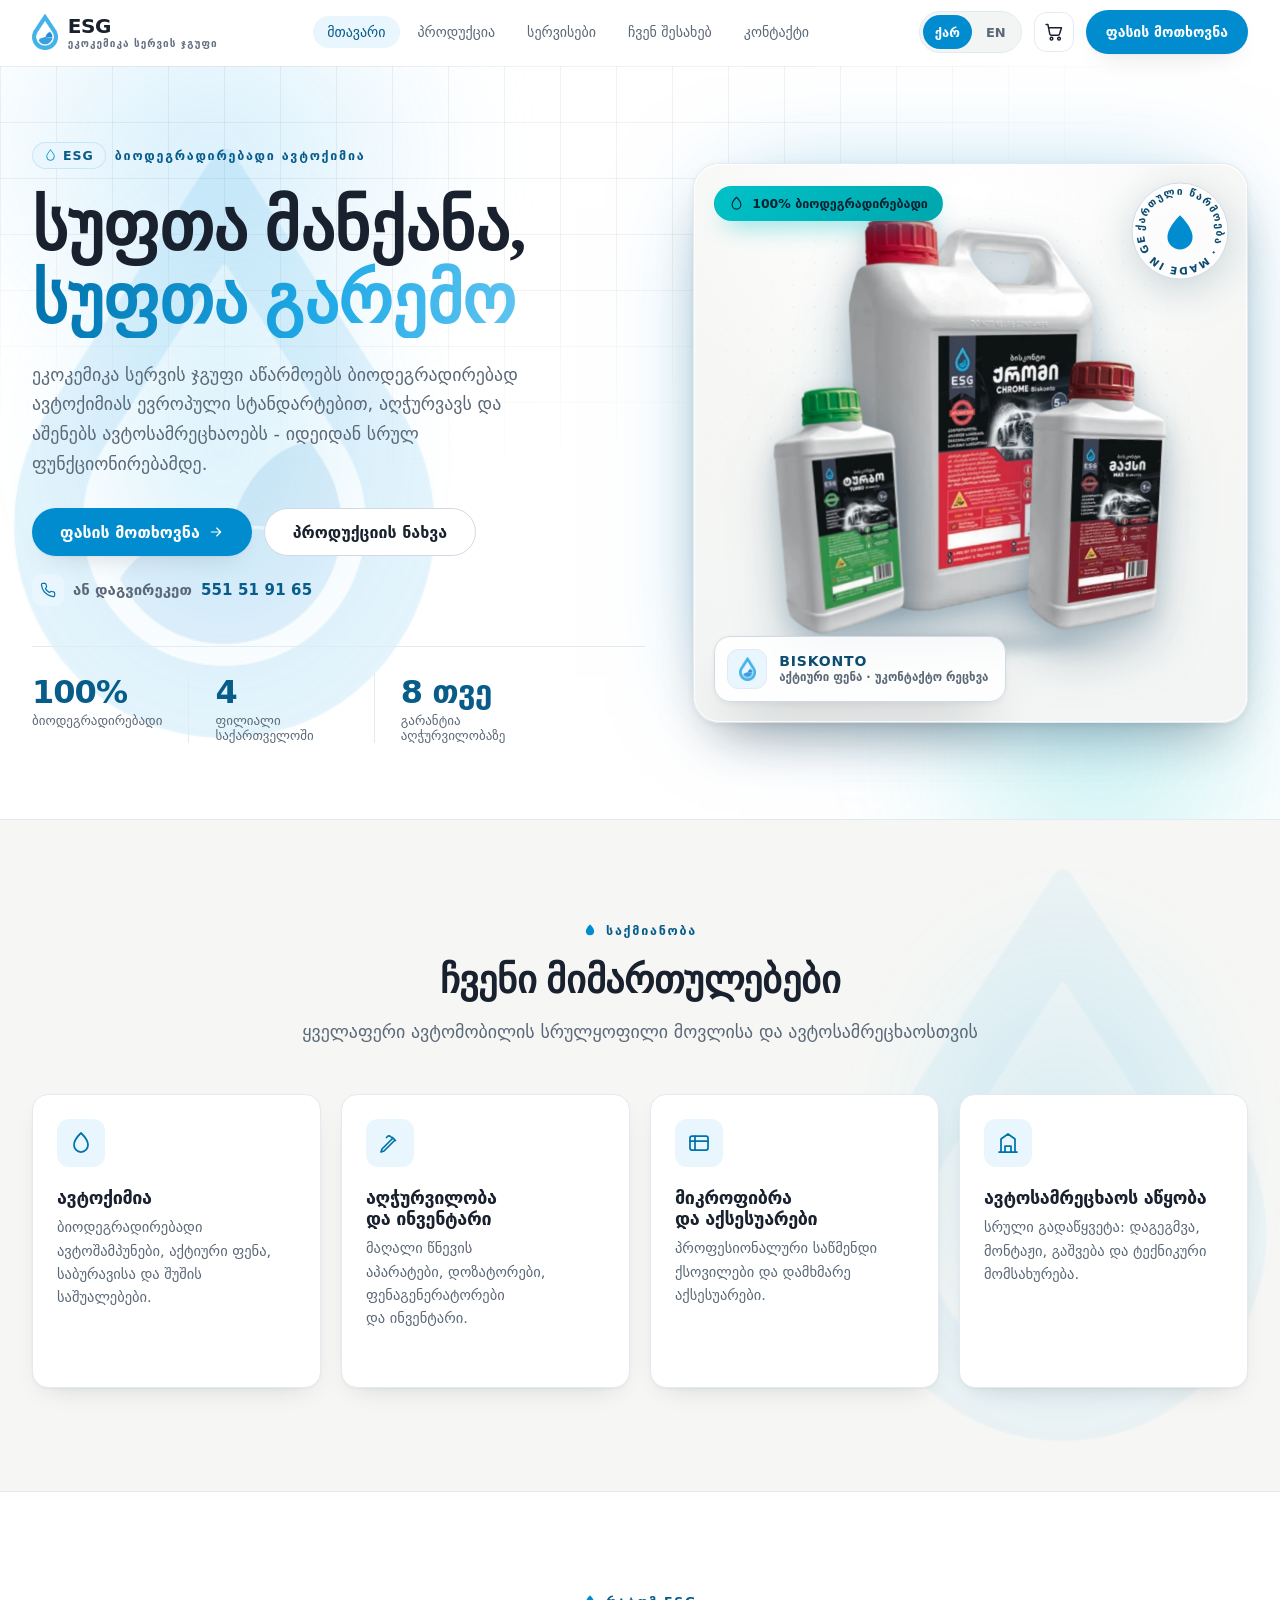
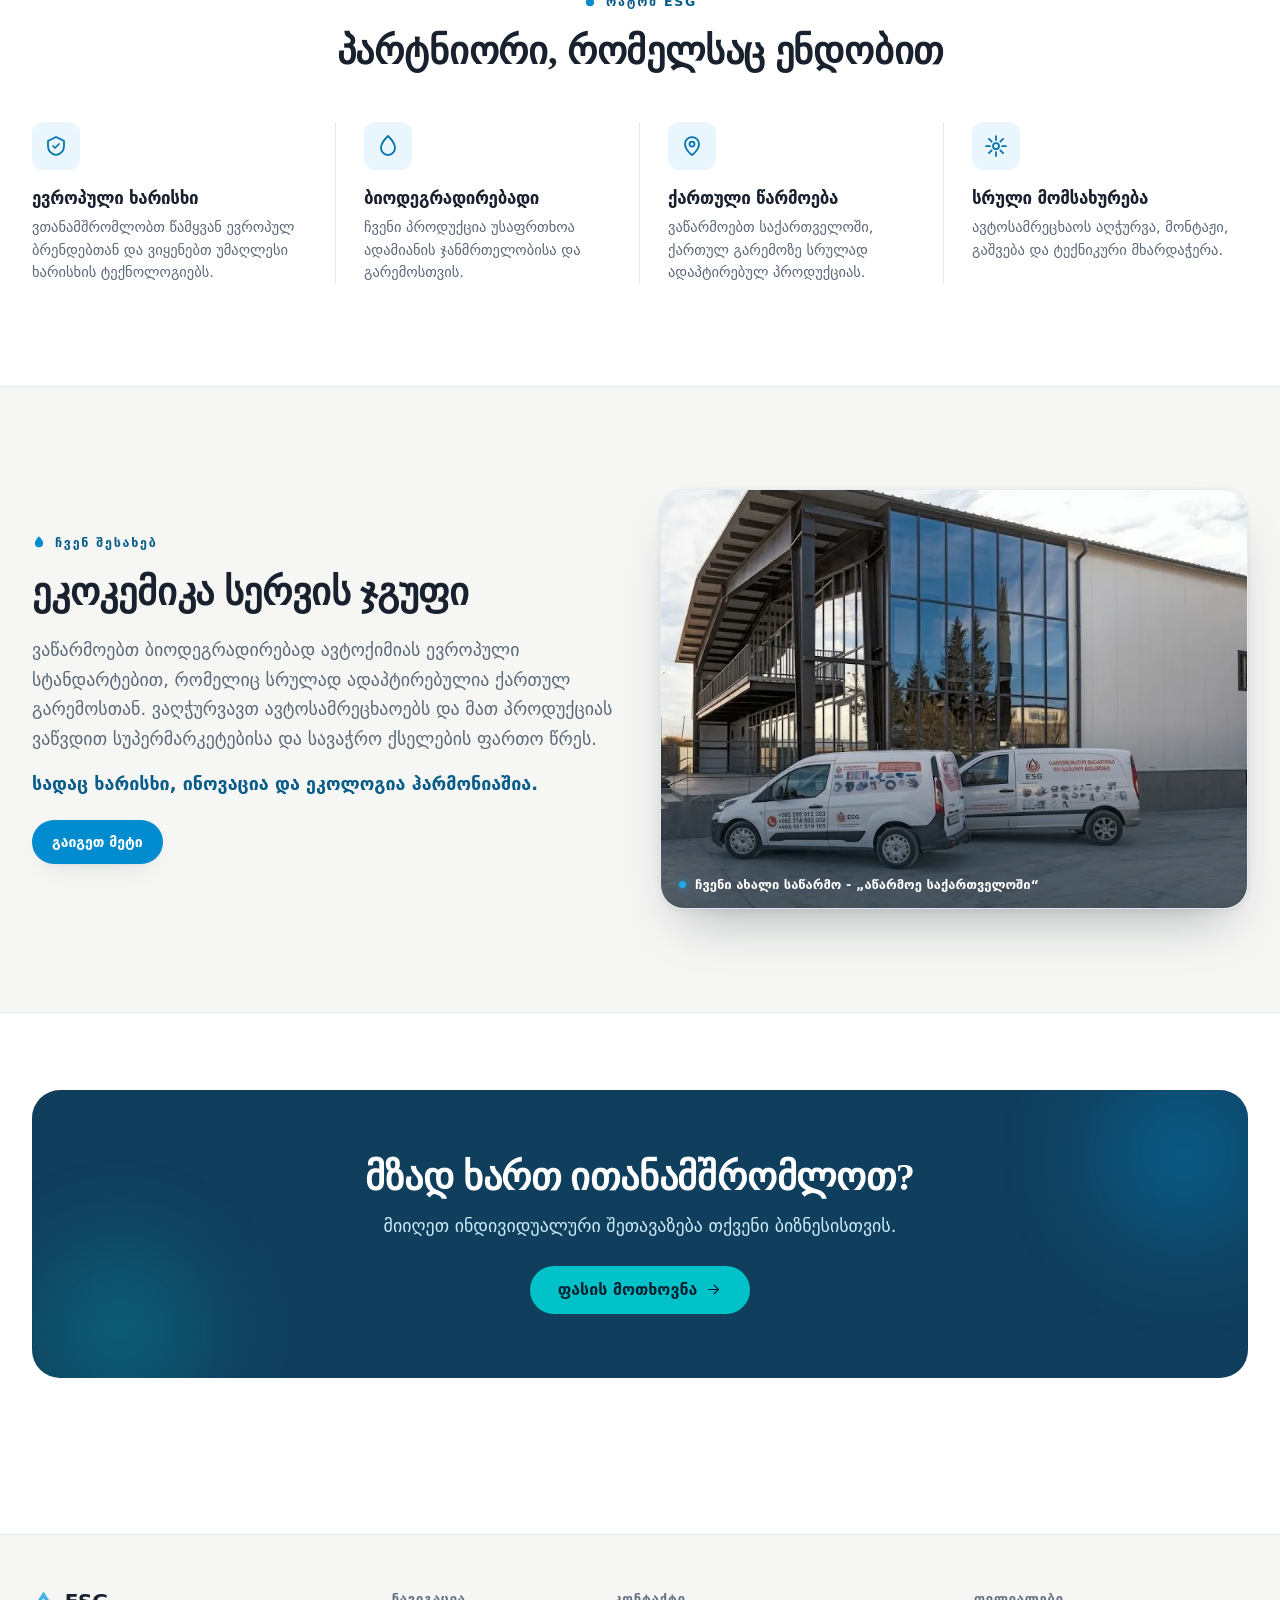
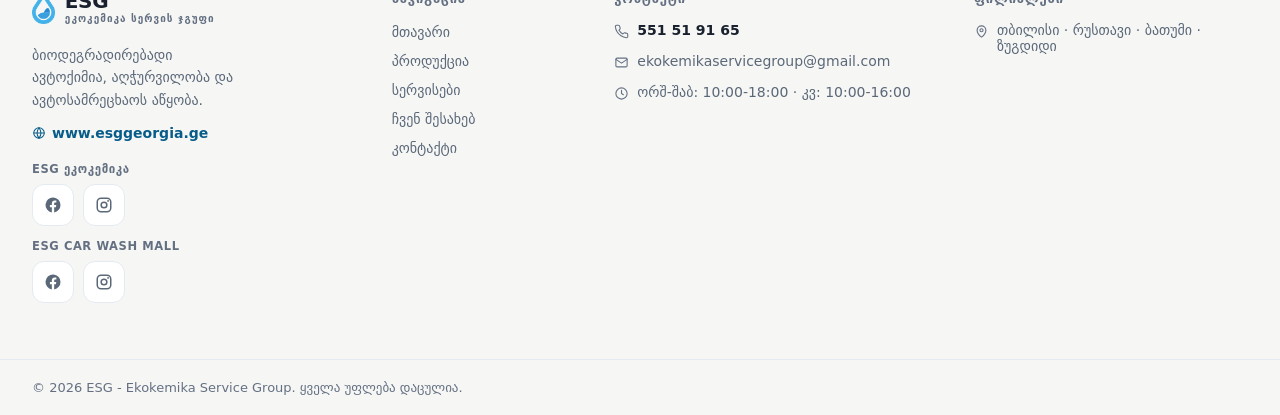
==== commit 73012d86: "Premium pass: serif display type, calm motion, checkout fixes, baked product pages Design: Noto Seri" ====
--- a/index.html
+++ b/index.html
@@ -7,9 +7,9 @@
 <title>ავტოშამპუნი, ავტოქიმია თბილისი | ESG - ეკოკემიკა სერვის ჯგუფი</title>
 <link rel="preconnect" href="https://fonts.googleapis.com" />
 <link rel="preconnect" href="https://fonts.gstatic.com" crossorigin />
-<link href="https://fonts.googleapis.com/css2?family=Noto+Sans+Georgian:wght@400;500;600;700;800;900&display=swap" rel="stylesheet" />
+<link href="https://fonts.googleapis.com/css2?family=Noto+Sans+Georgian:wght@400..900&family=Noto+Serif+Georgian:wght@500..700&display=swap" rel="stylesheet" />
 <meta name="description" content="ESG - ავტოშამპუნი, ავტოქიმია და სამრეცხაოს ინვენტარი თბილისში. ბიოდეგრადირებადი ქართული წარმოება. სამრეცხაოს აწყობა და აღჭურვა გარანტიით. ☎ 551 51 91 65" />
-<meta name="keywords" content="ავტოშამპუნი, ავტოქიმია, სამრეცხაოს ინვენტარი, სამრეცხაოს აწყობა, autoshampoo tbilisi, ავტოქიმია თბილისი, უკონტაქტო ავტოშამპუნი, ავტოსამრეცხაო, car wash chemistry georgia, car shampoo tbilisi, autoqimia, samrecxaos invntari, samrecxao tbilisi" />
+<meta name="keywords" content="ავტოშამპუნი, ავტოქიმია, სამრეცხაოს ინვენტარი, სამრეცხაოს აწყობა, autoshampoo tbilisi, ავტოქიმია თბილისი, უკონტაქტო ავტოშამპუნი, ავტოსამრეცხაო, თვითმომსახურების ავტოსამრეცხაო, ავტოსამრეცხაო ნაწილები, ესგ, ეკოკემიკა, ავტოსამპუნი, car wash chemistry georgia, car shampoo tbilisi, self service car wash equipment, autoqimia, avtoshampuni, avtosamrecxao, samrecxao, esg, ekokemika" />
 <meta name="robots" content="index, follow" />
 <meta name="google-site-verification" content="t1t7HCV3fVBNSUnEs8Jn4XDFkDiHBZlsA9jgm-a-6nI" />
 <meta name="author" content="ESG - ეკოკემიკა სერვის ჯგუფი" />
@@ -17,6 +17,7 @@
 <meta property="og:type" content="website" />
 <meta property="og:url" content="https://esggeorgia.ge/" />
 <meta property="og:site_name" content="ESG - Ekokemika Service Group" />
+<meta property="og:locale" content="ka_GE" />
 <meta property="og:title" content="ავტოშამპუნი და ავტოქიმია თბილისი | ESG ეკოკემიკა სერვის ჯგუფი" />
 <meta property="og:description" content="ავტოშამპუნი, ავტოქიმია და სამრეცხაოს ინვენტარი თბილისში. ბიოდეგრადირებადი ქართული წარმოება ევროპული ხარისხით." />
 <meta property="og:image" content="https://esggeorgia.ge/assets/fac-hero.jpg" />
@@ -38,6 +39,7 @@
   "url": "https://esggeorgia.ge",
   "logo": "https://esggeorgia.ge/assets/esg-drop.png",
   "image": "https://esggeorgia.ge/assets/fac-hero.jpg",
+  "sameAs": ["https://www.facebook.com/ESG.Ekokemika", "https://www.instagram.com/esg.ekokemika/"],
   "description": "Biodegradable car chemistry and auto-cosmetics produced to European standards, car-wash equipment, and turnkey car-wash construction in Georgia.",
   "telephone": "+995551519165",
   "email": "ekokemikaservicegroup@gmail.com",
@@ -73,7 +75,8 @@
 }
 </script>
 </head>
-<body style="background-color: rgb(255, 255, 255)">
+<body>
+<a class="skip-link i18n" href="#main" data-ka="მთავარ შინაარსზე გადასვლა" data-en="Skip to content">მთავარ შინაარსზე გადასვლა</a>
 
 <!-- ===================== HEADER ===================== -->
 <header class="site-header">
@@ -133,7 +136,7 @@
   </div>
 </header>
 
-<main>
+<main id="main">
 
   <!-- ===================== HERO ===================== -->
   <section class="hero">
@@ -179,9 +182,15 @@
             <img class="bottle b-right" src="assets/catalog/bk-max-1l.webp" alt="ბისკონტო მაქსი - ავტოშამპუნი 1 ლ" loading="eager" />
           </div>
           <span class="pill p1 eco"><svg class="icon" viewBox="0 0 24 24"><path d="M12 2s7 6.7 7 12a7 7 0 0 1-14 0c0-5.3 7-12 7-12z"/></svg><span class="i18n" data-ka="100% ბიოდეგრადირებადი" data-en="100% biodegradable">100% ბიოდეგრადირებადი</span></span>
-          <span class="pill p2"><svg class="icon" viewBox="0 0 24 24"><path d="M20 6 9 17l-5-5"/></svg><span class="i18n" data-ka="ევროპული ხარისხი" data-en="European quality">ევროპული ხარისხი</span></span>
+          <span class="mig-roundel" aria-hidden="true">
+            <svg viewBox="0 0 100 100">
+              <defs><path id="mig-circle" d="M50 50 m-37 0 a37 37 0 1 1 74 0 a37 37 0 1 1 -74 0"/></defs>
+              <circle class="disc" cx="50" cy="50" r="49"/>
+              <g class="ring"><text><textPath href="#mig-circle" startOffset="0">ქართული წარმოება · MADE IN GEORGIA ·</textPath></text></g>
+              <path class="drop" d="M50 34 s12.8 12.3 12.8 22 a12.8 12.8 0 0 1 -25.6 0 c0 -9.7 12.8 -22 12.8 -22 z"/>
+            </svg>
+          </span>
           <div class="tagcard">
-            <span class="spark"></span>
             <span class="logomark"><img src="assets/esg-drop.png" alt="" /></span>
             <span class="tc-txt">
               <span class="tc-k">BISKONTO</span>
@@ -210,14 +219,14 @@
           <p class="i18n" data-ka="ბიოდეგრადირებადი ავტოშამპუნები, აქტიური ფენა, საბურავისა და შუშის საშუალებები." data-en="Biodegradable shampoos, active foam, tire and glass products.">ბიოდეგრადირებადი ავტოშამპუნები, აქტიური ფენა, საბურავისა და შუშის საშუალებები.</p>
           <span class="more"><span class="i18n" data-ka="გაიგეთ მეტი" data-en="Learn more">გაიგეთ მეტი</span><svg class="icon" viewBox="0 0 24 24"><path d="M5 12h14M13 6l6 6-6 6"/></svg></span>
         </a>
-        <a class="card interactive reveal-more reveal" href="services.html" data-delay="0.06">
+        <a class="card interactive reveal-more reveal" href="products.html?cat=equipment" data-delay="0.06">
           <span class="blob"></span>
           <span class="tile"><svg class="icon" viewBox="0 0 24 24"><path d="M14 7l-1.5-1.5a2.1 2.1 0 0 0-3 0l-1 1M3 21l3-1 11-11-2-2L4 18l-1 3zM14.5 6.5l3 3"/></svg></span>
           <h3 class="i18n" data-ka="აღჭურვილობა და ინვენტარი" data-en="Equipment & inventory">აღჭურვილობა და ინვენტარი</h3>
           <p class="i18n" data-ka="მაღალი წნევის აპარატები, დოზატორები, ფენაგენერატორები და ინვენტარი." data-en="Pressure washers, dosing systems, foam generators and inventory.">მაღალი წნევის აპარატები, დოზატორები, ფენაგენერატორები და ინვენტარი.</p>
           <span class="more"><span class="i18n" data-ka="გაიგეთ მეტი" data-en="Learn more">გაიგეთ მეტი</span><svg class="icon" viewBox="0 0 24 24"><path d="M5 12h14M13 6l6 6-6 6"/></svg></span>
         </a>
-        <a class="card interactive reveal-more reveal" href="products.html" data-delay="0.12">
+        <a class="card interactive reveal-more reveal" href="products.html?cat=cloths" data-delay="0.12">
           <span class="blob"></span>
           <span class="tile"><svg class="icon" viewBox="0 0 24 24"><rect x="3" y="5" width="18" height="14" rx="2"/><path d="M3 10h18M8 5v14"/></svg></span>
           <h3 class="i18n" data-ka="მიკროფიბრა და აქსესუარები" data-en="Microfiber & accessories">მიკროფიბრა და აქსესუარები</h3>
@@ -369,6 +378,6 @@
 
 <script>document.getElementById("year").textContent = new Date().getFullYear();</script>
 <script src="app.js"></script>
-<script src="cart.js?v=1"></script>
+<script src="cart.js?v=2"></script>
 </body>
 </html>
--- a/styles.css
+++ b/styles.css
@@ -16,8 +16,9 @@
   /* Brand slate */
   --slate:#353c4c; --slate-deep:#2a303d;
 
-  /* Neutrals */
-  --bg:#ffffff; --bg-subtle:#f2f7fb; --surface:#ffffff; --surface-2:#f5f9fc;
+  /* Neutrals — surfaces lean warm-neutral (paper) so the blue brand + product
+     photography pops; interactive tints stay cool via the brand ramp */
+  --bg:#ffffff; --bg-subtle:#f3f5f4; --surface:#ffffff; --surface-2:#f6f7f5;
   --ink:#19212e; --ink-muted:#5b6878; --ink-faint:#647082;
   --border:#e3eaf1; --border-strong:#d1dae4;
 
@@ -39,6 +40,7 @@
   --block:clamp(2.75rem,5vw,4rem);
 
   --font-sans:"Noto Sans Georgian",ui-sans-serif,system-ui,-apple-system,"Segoe UI",sans-serif;
+  --font-display:"Noto Serif Georgian",Georgia,serif;
 }
 
 *{box-sizing:border-box;}
@@ -51,6 +53,10 @@
 }
 main{flex:1 0 auto;}
 h1,h2,h3,h4{margin:0; letter-spacing:-.02em; text-wrap:balance;}
+/* display pairing: editorial serif for page/section headlines, sans for UI.
+   Georgian mkhedruli bowls collide when tracked tight — relax tracking per lang. */
+h1,h2{font-family:var(--font-display); font-weight:700; letter-spacing:-.015em;}
+:lang(ka) h1,:lang(ka) h2{letter-spacing:-.005em;}
 p{margin:0; text-wrap:pretty;}
 a{color:inherit; text-decoration:none;}
 img{display:block;}
@@ -92,10 +98,10 @@
 .section-head{max-width:44rem;}
 .section-head.center{margin-inline:auto; text-align:center;}
 .section-head.center .eyebrow{justify-content:center;}
-.section-head h2{margin-top:16px; font-size:var(--text-h2); line-height:1.12; font-weight:700; letter-spacing:-.025em;}
+.section-head h2{margin-top:16px; font-size:var(--text-h2); line-height:1.18; font-weight:700;}
 .section-head p{margin-top:14px; font-size:var(--text-lead); line-height:1.65; color:var(--ink-muted);}
 /* section sub-heading — uniform intra-section block rhythm */
-.section-sub{margin-top:var(--block); font-size:var(--text-h2); line-height:1.15; font-weight:700; letter-spacing:-.02em;}
+.section-sub{margin-top:var(--block); font-size:var(--text-h2); line-height:1.2; font-weight:700;}
 
 /* reveal on scroll - gated on html.js so no-JS / failed-JS keeps content visible */
 html.js .reveal{opacity:0; transform:translateY(18px); transition:opacity .55s var(--ease-brand), transform .55s var(--ease-brand);}
@@ -121,13 +127,8 @@
 .btn-ghost{color:var(--ink); background:transparent;}
 .btn-ghost:hover{background:var(--bg-subtle);}
 .btn-block{width:100%;}
-/* sheen wipe micro-interaction */
-.btn-primary::after,.btn-accent::after{
-  content:""; position:absolute; inset:0; transform:translateX(-130%) skewX(-18deg); pointer-events:none;
-  background:linear-gradient(90deg,transparent,rgba(255,255,255,.38),transparent); transition:transform .6s var(--ease-brand);
-}
-.btn-primary:hover::after,.btn-accent:hover::after{transform:translateX(130%) skewX(-18deg);}
-/* water ripple: a single ring blooms from the centre on hover (the droplet motif, in motion) */
+/* water ripple: a single ring blooms from the centre on hover (the droplet motif,
+   in motion) — the ONE signature button effect; no sheen, no extra flourishes */
 @media(prefers-reduced-motion:no-preference){
   .btn-primary::before,.btn-accent::before{content:""; position:absolute; left:50%; top:50%; width:6px; height:6px; border-radius:50%; transform:translate(-50%,-50%); opacity:0; pointer-events:none;}
   .btn-primary:hover::before{animation:btn-ripple .7s var(--ease-brand);}
@@ -165,9 +166,9 @@
 .lang button{appearance:none; border:0; cursor:pointer; font-family:inherit; font-weight:700; font-size:13px; min-height:34px; padding:6px 12px; border-radius:999px; color:var(--ink-muted); background:transparent; transition:all .2s var(--ease-brand);}
 .lang button[aria-pressed="true"]{background:var(--brand-500); color:#fff;}
 
-/* mobile menu */
-.mobile-menu{overflow:hidden; max-height:0; transition:max-height .3s var(--ease-brand); border-bottom:1px solid transparent; background:var(--surface);}
-.mobile-menu.open{max-height:480px; border-bottom-color:var(--border);}
+/* mobile menu — visibility keeps closed-menu links out of the tab order */
+.mobile-menu{overflow:hidden; max-height:0; visibility:hidden; transition:max-height .3s var(--ease-brand), visibility .3s; border-bottom:1px solid transparent; background:var(--surface);}
+.mobile-menu.open{max-height:480px; visibility:visible; border-bottom-color:var(--border);}
 .mobile-menu nav{display:flex; flex-direction:column; gap:4px; padding:16px 0 20px;}
 .mobile-menu a{border-radius:12px; padding:12px 16px; font-size:16px; font-weight:500; color:var(--ink);}
 .mobile-menu a.active{background:var(--brand-50); color:var(--brand-700);}
@@ -185,11 +186,11 @@
 /* visible ESG droplet behind the hero copy */
 .hero .hero-logo{position:absolute; z-index:0; pointer-events:none; top:50%; left:clamp(-50px,1vw,30px); transform:translateY(-50%); width:clamp(300px,33vw,500px); aspect-ratio:298/417;}
 .hero .hero-logo img{position:relative; z-index:1; width:100%; height:100%; object-fit:contain; opacity:.14;}
-.hero .hero-logo::before{content:""; position:absolute; inset:-14%; border-radius:50%; background:radial-gradient(closest-side,color-mix(in oklab,var(--brand-300) 55%,transparent),transparent 70%); filter:blur(44px); opacity:.55; animation:wm-glow 7s ease-in-out infinite;}
+.hero .hero-logo::before{content:""; position:absolute; inset:-14%; border-radius:50%; background:radial-gradient(closest-side,color-mix(in oklab,var(--brand-300) 55%,transparent),transparent 70%); filter:blur(44px); opacity:.45;}
 @media(min-width:880px){.hero .wrap{grid-template-columns:1.05fr .95fr; gap:48px;}}
 .hero .eyebrow .chip{display:inline-flex; align-items:center; gap:6px; color:var(--brand-700); background:var(--brand-50); padding:5px 11px; border-radius:999px; border:1px solid color-mix(in oklab,var(--brand-500) 14%,transparent); letter-spacing:.08em;}
 .hero .eyebrow .chip .icon{width:13px; height:13px; color:var(--brand-500);}
-.hero h1{margin-top:22px; font-size:var(--text-display); line-height:1.02; letter-spacing:-.038em; font-weight:900;}
+.hero h1{margin-top:22px; font-size:var(--text-display); line-height:1.08; font-weight:700;}
 .hero p.lead{margin-top:22px; max-width:46ch; font-size:var(--text-lead); line-height:1.65; color:var(--ink-muted);}
 .hero .cta{display:flex; flex-wrap:wrap; gap:12px; margin-top:30px;}
 .hero .cta .btn{min-width:190px;}
@@ -210,40 +211,21 @@
   box-shadow:0 34px 70px -32px rgba(15,23,42,.55), 0 0 90px -28px color-mix(in oklab,var(--brand-500) 60%,transparent);}
 .hero .stage::after{content:""; position:absolute; inset:0; border-radius:26px; pointer-events:none; z-index:5;
   box-shadow:inset 0 0 0 1px rgba(255,255,255,.16), inset 0 1px 0 0 rgba(255,255,255,.28);}
-.hero .stage .photo{position:absolute; inset:0; border-radius:26px; overflow:hidden;}
-.hero .stage .photo img{width:100%; height:100%; object-fit:cover; object-position:60% 45%;
-  transform:scale(1.06); transform-origin:62% 42%; animation:esg-kenburns 26s ease-in-out infinite;}
-.hero .stage .veil{position:absolute; inset:0; border-radius:26px; z-index:2; pointer-events:none;
-  background:linear-gradient(180deg, rgba(8,15,30,.16) 0%, transparent 26%, transparent 52%, rgba(8,15,30,.46) 100%),
-    radial-gradient(120% 80% at 50% 120%, color-mix(in oklab,var(--brand-900) 55%,transparent), transparent 60%);}
-.hero .stage .sheen{position:absolute; top:0; bottom:0; left:-40%; width:36%; z-index:3; pointer-events:none; border-radius:26px;
-  background:linear-gradient(100deg, transparent, rgba(255,255,255,.40), transparent);
-  filter:blur(2px); transform:skewX(-14deg); animation:esg-sheen 7.5s ease-in-out 1.5s infinite;}
 .hero .stage .pill{position:absolute; z-index:4; display:inline-flex; align-items:center; gap:8px; font-size:12.5px; font-weight:700; color:#fff; background:rgba(18,28,48,.34); border:1px solid rgba(255,255,255,.28); backdrop-filter:blur(10px) saturate(1.2); -webkit-backdrop-filter:blur(10px) saturate(1.2); padding:9px 14px; border-radius:999px; box-shadow:0 12px 28px -16px rgba(0,0,0,.7);}
 .hero .stage .pill .icon{width:15px; height:15px; color:var(--accent);}
-.hero .stage .pill.p1{top:22px; left:20px; animation:bobA 6s ease-in-out infinite;}
-.hero .stage .pill.p2{top:70px; right:20px; animation:bobB 7s ease-in-out infinite;}
+.hero .stage .pill.p1{top:22px; left:20px;}
+.hero .stage .pill.p2{top:70px; right:20px;}
 /* floating product caption */
 .hero .stage .tagcard{position:absolute; z-index:4; left:20px; bottom:20px; display:flex; align-items:center; gap:12px;
   padding:12px 16px 12px 12px; border-radius:16px; background:rgba(14,22,40,.46); border:1px solid rgba(255,255,255,.22);
   backdrop-filter:blur(14px) saturate(1.25); -webkit-backdrop-filter:blur(14px) saturate(1.25);
-  box-shadow:0 18px 40px -20px rgba(0,0,0,.8); animation:bobA 8s ease-in-out infinite;}
+  box-shadow:0 18px 40px -20px rgba(0,0,0,.8);}
 .hero .stage .tagcard .logomark{position:relative; display:grid; place-items:center; height:40px; width:40px; border-radius:11px; background:rgba(255,255,255,.10); border:1px solid rgba(255,255,255,.18);}
 .hero .stage .tagcard .logomark img{height:24px; width:auto; filter:drop-shadow(0 3px 6px rgba(0,0,0,.4));}
 .hero .stage .tagcard .tc-txt{display:flex; flex-direction:column; gap:2px; line-height:1.1;}
 .hero .stage .tagcard .tc-k{font-size:14px; font-weight:800; letter-spacing:.06em; color:#fff;}
 .hero .stage .tagcard .tc-s{font-size:11.5px; font-weight:600; color:rgba(255,255,255,.78);}
-.hero .stage .tagcard .spark{position:absolute; top:-5px; right:-5px; width:10px; height:10px; border-radius:50%; background:var(--brand-400); box-shadow:0 0 0 0 color-mix(in oklab,var(--brand-400) 70%,transparent); animation:esg-ping 2.6s ease-out infinite;}
 @keyframes esg-kenburns{0%{transform:scale(1.04) translate(0,0);transform-origin:62% 42%}50%{transform:scale(1.12) translate(-1.4%,-1.2%);transform-origin:58% 38%}100%{transform:scale(1.04) translate(0,0);transform-origin:62% 42%}}
-@keyframes esg-sheen{0%{left:-45%;opacity:0}8%{opacity:1}26%{left:120%;opacity:0}100%{left:120%;opacity:0}}
-@keyframes esg-ping{0%{box-shadow:0 0 0 0 color-mix(in oklab,var(--brand-400) 70%,transparent);opacity:1}70%{box-shadow:0 0 0 12px transparent;opacity:1}100%{box-shadow:0 0 0 12px transparent;opacity:.6}}
-@keyframes bobA{0%,100%{transform:translateY(0)}50%{transform:translateY(-9px)}}
-@keyframes bobB{0%,100%{transform:translateY(0)}50%{transform:translateY(8px)}}
-@media(prefers-reduced-motion:reduce){
-  .hero .stage .photo img{animation:none; transform:scale(1.04)}
-  .hero .stage .sheen{display:none}
-  .hero .stage .pill,.hero .stage .tagcard{animation:none}
-}
 
 /* ---- hero product showcase (Biskonto bottles, light premium panel) ---- */
 .hero .stage--showcase{
@@ -274,8 +256,8 @@
 .hero .stage--showcase .bottle{position:absolute; bottom:13%; width:auto; object-fit:contain;
   filter:drop-shadow(0 26px 26px rgba(16,63,93,.26)) drop-shadow(0 6px 10px rgba(16,63,93,.16));}
 .hero .stage--showcase .b-back{left:50%; transform:translateX(-50%); height:80%; z-index:1; bottom:15%;}
-.hero .stage--showcase .b-left{left:9%; height:50%; z-index:2; transform:rotate(-4deg); transform-origin:bottom center; animation:bobA 7.5s ease-in-out infinite;}
-.hero .stage--showcase .b-right{right:8%; height:55%; z-index:3; transform:rotate(3deg); transform-origin:bottom center; animation:bobB 8.5s ease-in-out .4s infinite;}
+.hero .stage--showcase .b-left{left:9%; height:50%; z-index:2; transform:rotate(-4deg); transform-origin:bottom center;}
+.hero .stage--showcase .b-right{right:8%; height:55%; z-index:3; transform:rotate(3deg); transform-origin:bottom center;}
 /* soft floor reflection */
 .hero .stage--showcase .bottles::after{
   content:""; position:absolute; left:50%; bottom:11%; transform:translateX(-50%);
@@ -295,9 +277,6 @@
 .hero .stage--showcase .tagcard .logomark img{filter:none;}
 .hero .stage--showcase .tagcard .tc-k{color:var(--brand-800);}
 .hero .stage--showcase .tagcard .tc-s{color:var(--ink-muted);}
-@media(prefers-reduced-motion:reduce){
-  .hero .stage--showcase .b-left,.hero .stage--showcase .b-right{animation:none}
-}
 
 /* =========================================================================
    CARDS - categories / features / contact / branches (shared recipe)
@@ -352,40 +331,16 @@
 /* about teaser slate panel */
 .about-teaser{display:grid; gap:40px; align-items:center;}
 @media(min-width:1024px){.about-teaser{grid-template-columns:1fr 1fr;}}
-.about-teaser h2{font-size:var(--text-h2); line-height:1.12; font-weight:700; letter-spacing:-.025em;}
+.about-teaser h2{font-size:var(--text-h2); line-height:1.18; font-weight:700;}
 .about-teaser p.body{margin-top:20px; font-size:var(--text-lead); line-height:1.65; color:var(--ink-muted);}
 .about-teaser p.tag{margin-top:20px; font-size:var(--text-lead); font-weight:700; color:var(--brand-700);}
-/* about teaser - refined light brand-mark panel */
-.slate-panel{position:relative; overflow:hidden; border-radius:24px;
-  background:linear-gradient(165deg,#ffffff 0%,var(--brand-50) 100%);
-  border:1px solid var(--border); padding:clamp(40px,5vw,56px);
-  box-shadow:var(--shadow-soft);}
-.slate-panel .grid{position:absolute; inset:0; opacity:.45;
-  -webkit-mask-image:radial-gradient(ellipse 78% 76% at 50% 44%,#000 26%,transparent 80%);
-  mask-image:radial-gradient(ellipse 78% 76% at 50% 44%,#000 26%,transparent 80%);}
-.slate-panel .glow{position:absolute; left:50%; top:40%; transform:translate(-50%,-50%);
-  height:240px; width:240px; border-radius:50%;
-  background:radial-gradient(closest-side,color-mix(in oklab,var(--brand-300) 60%,transparent),transparent 70%);
-  opacity:.5; filter:blur(34px); animation:wm-glow 7s ease-in-out infinite;}
-.slate-panel .inner{position:relative; display:flex; flex-direction:column; align-items:center; padding-block:6px;}
-.slate-panel .mark{position:relative; display:grid; place-items:center; width:100%; min-height:216px;}
-.slate-panel .ring{position:absolute; border-radius:50%; pointer-events:none;}
-.slate-panel .ring.r1{width:200px; height:200px; border:1px solid color-mix(in oklab,var(--brand-400) 30%,transparent);}
-.slate-panel .ring.r2{width:288px; height:288px; border:1px solid color-mix(in oklab,var(--brand-400) 16%,transparent);}
-.slate-panel img{position:relative; height:142px; width:auto;
-  filter:drop-shadow(0 14px 26px color-mix(in oklab,var(--brand-700) 32%,transparent));}
-.slate-panel .cap{margin-top:26px; position:relative; text-align:center; font-size:12px; font-weight:700;
-  letter-spacing:.2em; text-transform:uppercase; color:var(--brand-700);}
-.slate-panel .cap::before{content:""; display:block; width:34px; height:2px; margin:0 auto 16px;
-  border-radius:2px; background:linear-gradient(90deg,var(--brand-500),var(--brand-700));}
-
 /* CTA band */
 .cta-band{position:relative; overflow:hidden; border-radius:28px; background:var(--brand-900); padding:clamp(40px,6vw,64px) 24px; text-align:center;}
 .cta-band .grid{position:absolute; inset:0; opacity:.12;}
 .cta-band .glow1{position:absolute; right:-64px; top:-64px; height:256px; width:256px; border-radius:50%; background:radial-gradient(closest-side,var(--brand-500),transparent); opacity:.5; filter:blur(40px);}
 .cta-band .glow2{position:absolute; left:-40px; bottom:-80px; height:256px; width:256px; border-radius:50%; background:radial-gradient(closest-side,var(--accent),transparent); opacity:.32; filter:blur(40px);}
 .cta-band .inner{position:relative; margin-inline:auto; max-width:40rem;}
-.cta-band h2{font-size:var(--text-h2); font-weight:800; letter-spacing:-.025em; color:#fff;}
+.cta-band h2{font-size:var(--text-h2); font-weight:700; color:#fff;}
 .cta-band p{margin-top:16px; font-size:var(--text-lead); color:var(--brand-100);}
 .cta-band .btnrow{margin-top:30px; display:flex; justify-content:center;}
 
@@ -396,7 +351,7 @@
 .page-hero .grid{position:absolute; inset:0; opacity:.6; -webkit-mask-image:radial-gradient(ellipse 70% 60% at 30% 0%,#000 50%,transparent 100%); mask-image:radial-gradient(ellipse 70% 60% at 30% 0%,#000 50%,transparent 100%);}
 .page-hero .glow{position:absolute; left:-60px; top:-80px; width:380px; height:320px; border-radius:50%; background:radial-gradient(closest-side,var(--brand-100),transparent); filter:blur(46px); opacity:.7;}
 .page-hero .inner{position:relative; padding-block:clamp(48px,7vw,80px);}
-.page-hero h1{margin-top:18px; font-size:var(--text-h1); line-height:1.08; font-weight:800; letter-spacing:-.03em;}
+.page-hero h1{margin-top:18px; font-size:var(--text-h1); line-height:1.12; font-weight:700;}
 .page-hero p{margin-top:18px; max-width:46rem; font-size:var(--text-lead); line-height:1.6; color:var(--ink-muted);}
 
 /* =========================================================================
@@ -404,7 +359,6 @@
    ========================================================================= */
 /* category filter - self-contained icon chips (wrap on desktop, wrap/scroll on mobile) */
 .filters{display:flex; flex-wrap:wrap; gap:10px; flex:1 1 auto; min-width:0;}
-.filters .pillslide{display:none;}
 .filters .tab{display:inline-flex; align-items:center; gap:9px; appearance:none; cursor:pointer; font-family:inherit;
   padding:9px 15px 9px 11px; border-radius:13px; background:var(--surface); border:1px solid var(--border-strong);
   transition:transform .2s var(--ease-brand), box-shadow .2s var(--ease-brand), background .2s var(--ease-brand), border-color .2s var(--ease-brand);}
@@ -413,10 +367,10 @@
 .filters .tab .cl{font-size:14px; font-weight:600; color:var(--ink); white-space:nowrap;}
 .filters .tab .cn{font-size:12px; font-weight:700; color:var(--ink-faint); background:var(--bg-subtle); border-radius:999px; padding:2px 8px; font-variant-numeric:tabular-nums; transition:background .2s, color .2s;}
 .filters .tab:hover{border-color:var(--brand-300); transform:translateY(-1px); box-shadow:var(--shadow-soft);}
-.filters .tab[aria-selected="true"]{background:var(--brand-500); border-color:var(--brand-500); box-shadow:var(--shadow-pop);}
-.filters .tab[aria-selected="true"] .ci{background:rgba(255,255,255,.18); color:#fff;}
-.filters .tab[aria-selected="true"] .cl{color:#fff;}
-.filters .tab[aria-selected="true"] .cn{background:rgba(255,255,255,.22); color:#fff;}
+.filters .tab[aria-pressed="true"]{background:var(--brand-500); border-color:var(--brand-500); box-shadow:var(--shadow-pop);}
+.filters .tab[aria-pressed="true"] .ci{background:rgba(255,255,255,.18); color:#fff;}
+.filters .tab[aria-pressed="true"] .cl{color:#fff;}
+.filters .tab[aria-pressed="true"] .cn{background:rgba(255,255,255,.22); color:#fff;}
 
 .product-grid{display:grid; gap:20px; margin-top:var(--flow); grid-template-columns:1fr;}
 @media(min-width:640px){.product-grid{grid-template-columns:repeat(2,1fr);}}
@@ -453,7 +407,7 @@
 .pc .spec li{display:flex; align-items:center; justify-content:space-between; font-size:14px;}
 .pc .spec .sz{font-weight:600; color:var(--ink);}
 .pc .spec .cd{color:var(--ink-muted); font-variant-numeric:tabular-nums;}
-.pc .quote{margin-top:auto; padding-top:14px; border-top:1px solid var(--border); margin-top:18px;}
+.pc .quote{margin-top:auto; padding-top:14px; border-top:1px solid var(--border);}
 .pc .quote a{display:inline-flex; align-items:center; gap:7px; font-size:14.5px; font-weight:700; color:var(--brand-700); transition:color .2s var(--ease-brand);}
 .pc .quote a:hover{color:var(--brand-500);}
 .pc .quote a .icon{transition:transform .25s var(--ease-brand);}
@@ -531,7 +485,7 @@
 .pd-stage.cosmetics .topbar{background:linear-gradient(90deg,var(--brand-400),var(--brand-200));}
 
 /* info (left) */
-.pd-info h1{margin-top:18px; font-size:var(--text-h1); line-height:1.06; font-weight:800; letter-spacing:-.03em;}
+.pd-info h1{margin-top:18px; font-size:var(--text-h1); line-height:1.1; font-weight:700;}
 .pd-info .lede{margin-top:18px; font-size:var(--text-lead); line-height:1.7; color:var(--ink-muted); max-width:46ch;}
 .pd-info .chip{margin-top:22px; display:inline-flex; align-items:center; gap:7px; width:fit-content; border-radius:999px; background:var(--brand-50); color:var(--brand-700); font-size:13px; font-weight:700; padding:8px 14px;}
 .pd-info .chip .icon{width:15px; height:15px; color:var(--brand-500);}
@@ -654,7 +608,7 @@
 .dark-cta .grid{position:absolute; inset:0; opacity:.12;}
 .dark-cta .glow{position:absolute; right:-50px; bottom:-60px; height:240px; width:240px; border-radius:50%; background:radial-gradient(closest-side,var(--accent),transparent); opacity:.34; filter:blur(40px);}
 .dark-cta .inner{position:relative; display:flex; flex-wrap:wrap; gap:24px; align-items:center; justify-content:space-between;}
-.dark-cta h2{font-size:var(--text-h2); font-weight:800; color:#fff; max-width:20ch;}
+.dark-cta h2{font-size:var(--text-h2); font-weight:700; color:#fff; max-width:20ch;}
 
 /* =========================================================================
    ABOUT
@@ -691,7 +645,7 @@
 
 .quote-block{max-width:48rem; margin-top:48px; border-left:4px solid var(--brand-500); padding:6px 0 6px 24px; position:relative;}
 .quote-block::before{content:""; position:absolute; left:-4px; top:0; bottom:0; width:4px; background:linear-gradient(var(--brand-500),var(--brand-700));}
-.quote-block p{font-size:clamp(1.25rem,2.4vw,1.6rem); font-weight:700; letter-spacing:-.02em; line-height:1.35;}
+.quote-block p{font-family:var(--font-display); font-size:clamp(1.25rem,2.4vw,1.6rem); font-weight:600; line-height:1.4;}
 
 /* About - facility mosaic gallery */
 .facility-gallery{display:grid; gap:16px; grid-template-columns:1fr 1fr; margin-top:var(--flow);}
@@ -779,9 +733,9 @@
 .field:hover{border-color:var(--brand-300);}
 .field:focus{outline:none; border-color:var(--brand-500); box-shadow:0 0 0 3px color-mix(in oklab,var(--brand-500) 18%,transparent);}
 textarea.field{resize:vertical; min-height:96px;}
-@media(max-width:560px){
-  form [style*="grid-template-columns:1fr 1fr"]{grid-template-columns:1fr !important;}
-}
+/* inline validation (replaces alert() dialogs) */
+.field.err{border-color:#cf2b31; box-shadow:0 0 0 3px color-mix(in oklab,#e5484d 16%,transparent);}
+.field.err:focus{border-color:#cf2b31;}
 
 /* =========================================================================
    FOOTER
@@ -926,47 +880,13 @@
   .reveal{opacity:1 !important; transform:none !important;}
 }
 
-/* =========================================================================
-   TWEAKS - expressive controls (mood / accent / motion)
-   Applied via [data-mood] / [data-motion] on <html>; accent ramp is swapped
-   as --brand-* / --accent* custom properties by the panel script.
-   ========================================================================= */
-
-/* ---- Atmosphere: hero lighting. Showroom = verified default (no override) ---- */
-.hero .stage .photo img{transition:filter .7s var(--ease-brand);}
-.hero .stage .veil,.hero .stage{transition:background .7s var(--ease-brand), box-shadow .7s var(--ease-brand);}
-
-html[data-mood="daylight"] .hero .stage .photo img{filter:brightness(1.1) saturate(.94) contrast(.97);}
-html[data-mood="daylight"] .hero .stage .veil{background:linear-gradient(180deg, rgba(255,255,255,.05) 0%, transparent 32%, transparent 62%, rgba(8,15,30,.26) 100%);}
-
-html[data-mood="nocturne"] .hero .stage .photo img{filter:brightness(.74) saturate(1.18) contrast(1.14);}
-html[data-mood="nocturne"] .hero .stage .veil{background:
-  linear-gradient(180deg, rgba(6,12,26,.5) 0%, rgba(6,12,26,.14) 38%, rgba(6,14,30,.34) 68%, rgba(4,9,22,.72) 100%),
-  radial-gradient(120% 92% at 50% 120%, color-mix(in oklab,var(--brand-900) 78%,transparent), transparent 62%);}
-html[data-mood="nocturne"] .hero .stage{box-shadow:0 36px 84px -30px rgba(5,12,28,.82), 0 0 130px -22px color-mix(in oklab,var(--brand-500) 85%,transparent);}
-html[data-mood="nocturne"] .hero .stage .tagcard,html[data-mood="nocturne"] .hero .stage .pill{background:rgba(8,14,28,.52);}
-
 /* ---- subtle glowing ESG watermark (decorative, behind section content) ---- */
 .section.has-watermark{position:relative; overflow:hidden;}
 .section.has-watermark > .container{position:relative; z-index:1;}
 .esg-watermark{position:absolute; z-index:0; pointer-events:none; top:50%; right:clamp(-70px,1vw,30px); transform:translateY(-50%); width:clamp(260px,32vw,500px); aspect-ratio:298/417;}
 .esg-watermark img{position:relative; z-index:1; width:100%; height:100%; object-fit:contain; opacity:.06; filter:saturate(1.1);}
-.esg-watermark::before{content:""; position:absolute; inset:-14%; border-radius:50%; background:radial-gradient(closest-side, color-mix(in oklab,var(--brand-400) 46%,transparent), transparent 72%); filter:blur(42px); opacity:.4; animation:wm-glow 7s ease-in-out infinite;}
-@keyframes wm-glow{0%,100%{opacity:.26; transform:scale(.96)}50%{opacity:.48; transform:scale(1.05)}}
+.esg-watermark::before{content:""; position:absolute; inset:-14%; border-radius:50%; background:radial-gradient(closest-side, color-mix(in oklab,var(--brand-400) 46%,transparent), transparent 72%); filter:blur(42px); opacity:.35;}
 .esg-watermark.wm-top{top:clamp(110px,16%,230px); transform:none;}
-
-/* ---- Energy: hero animation tempo. Lively = verified default (no override) ---- */
-html[data-motion="calm"] .hero .stage .photo img{animation-duration:42s;}
-html[data-motion="calm"] .hero .stage .sheen{animation-duration:15s;}
-html[data-motion="calm"] .hero .stage .pill,html[data-motion="calm"] .hero .stage .tagcard{animation-duration:9s;}
-html[data-motion="calm"] .hero .stage .spark{animation-duration:3.4s;}
-
-html[data-motion="electric"] .hero .stage .photo img{animation-duration:13s;}
-html[data-motion="electric"] .hero .stage .sheen{animation-duration:3.4s; animation-delay:.4s;}
-html[data-motion="electric"] .hero .stage .pill.p1{animation-duration:2.8s;}
-html[data-motion="electric"] .hero .stage .pill.p2{animation-duration:3.2s;}
-html[data-motion="electric"] .hero .stage .tagcard{animation-duration:3.6s;}
-html[data-motion="electric"] .hero .stage .spark{animation-duration:1.3s;}
 
 /* ---- product prices (catalog cards + detail) ---- */
 .pc-price{margin-top:12px; font-size:19px; font-weight:800; color:var(--brand-700); letter-spacing:-.01em;}
@@ -1019,27 +939,18 @@
 .addcart-note{margin-top:12px; display:flex; align-items:flex-start; gap:8px; font-size:13.5px; line-height:1.5; color:var(--ink-muted);}
 .addcart-note .icon{width:16px; height:16px; color:var(--brand-500); flex:none; margin-top:2px;}
 
-/* labelled layout-preview wrappers (only for the static demo on product.html) */
-.demo-tag{display:inline-flex; align-items:center; gap:8px; font-size:11.5px; font-weight:700;
-  letter-spacing:.06em; text-transform:uppercase; color:var(--brand-700); background:var(--brand-50);
-  border:1px dashed var(--brand-300); border-radius:999px; padding:6px 13px; margin:0 0 20px;}
-.demo-tag .icon{width:14px; height:14px;}
-.addcart-demos{display:grid; gap:18px; grid-template-columns:1fr;}
-@media(min-width:760px){.addcart-demos{grid-template-columns:1fr 1fr;}}
-.addcart-demo{border:1px solid var(--border); border-radius:var(--radius-card); background:var(--surface); box-shadow:var(--shadow-soft); padding:22px;}
-.addcart-demo .ad-label{display:block; font-size:12px; font-weight:700; letter-spacing:.04em; text-transform:uppercase; color:var(--ink-faint); margin-bottom:14px;}
-
 /* ---- overlay + slide-out drawer ---- */
 .cart-overlay{position:fixed; inset:0; z-index:60; background:rgba(10,38,56,.42); backdrop-filter:blur(2px);
   opacity:0; visibility:hidden; transition:opacity .3s var(--ease-brand), visibility .3s var(--ease-brand);}
-#cart-drawer:target ~ .cart-overlay, .cart-overlay.is-shown{opacity:1; visibility:visible;}
+.cart-overlay.is-shown{opacity:1; visibility:visible;}
+/* visibility keeps the closed drawer out of the keyboard tab order */
 .cart-drawer{position:fixed; top:0; right:0; bottom:0; z-index:61; width:min(430px,94vw);
   display:flex; flex-direction:column; background:var(--surface);
-  box-shadow:-26px 0 64px -30px rgba(10,38,56,.55);
-  transform:translateX(102%); transition:transform .34s var(--ease-brand); will-change:transform;}
-#cart-drawer:target, .cart-drawer.is-open{transform:translateX(0);}
+  box-shadow:-26px 0 64px -30px rgba(10,38,56,.55); visibility:hidden;
+  transform:translateX(102%); transition:transform .34s var(--ease-brand), visibility .34s; will-change:transform;}
+.cart-drawer.is-open{transform:translateX(0); visibility:visible;}
 .cart-head{flex:none; display:flex; align-items:center; justify-content:space-between; gap:12px; padding:20px 22px; border-bottom:1px solid var(--border);}
-.cart-head h2{font-size:18px; font-weight:800; letter-spacing:-.01em; display:inline-flex; align-items:baseline; gap:7px;}
+.cart-head h2{font-family:var(--font-sans); font-size:18px; font-weight:800; letter-spacing:-.01em; display:inline-flex; align-items:baseline; gap:7px;}
 .cart-head .cart-head-count{font-size:14px; font-weight:700; color:var(--ink-faint);}
 .cart-close{display:grid; place-items:center; width:38px; height:38px; border-radius:10px; border:1px solid var(--border); background:var(--surface); color:var(--ink-muted); cursor:pointer; transition:border-color .2s, color .2s;}
 .cart-close:hover{border-color:var(--brand-300); color:var(--brand-700);}
@@ -1088,7 +999,7 @@
 @media(min-width:920px){.co-form-col{order:1;} .co-sum-col{order:2;}}
 .co-sum{border-radius:calc(var(--radius-card) + .25rem); border:1px solid var(--border); background:var(--surface); box-shadow:var(--shadow-soft); padding:24px;}
 @media(min-width:920px){.co-sum{position:sticky; top:88px;}}
-.co-sum h2{font-size:16px; font-weight:800; letter-spacing:.01em;}
+.co-sum h2{font-family:var(--font-sans); font-size:16px; font-weight:800; letter-spacing:.01em;}
 .co-items{list-style:none; margin:16px 0 0; padding:0;}
 .co-item{display:grid; grid-template-columns:48px 1fr auto; gap:12px; align-items:center; padding:13px 0; border-top:1px solid var(--border);}
 .co-item:first-child{border-top:0;}
@@ -1100,6 +1011,7 @@
 .co-iline.req{font-size:12.5px; font-weight:700; color:var(--ink-faint);}
 .co-totals{margin-top:16px; border-top:1px solid var(--border); padding-top:16px; display:flex; flex-direction:column; gap:9px;}
 .co-row{display:flex; align-items:baseline; justify-content:space-between; font-size:14px; color:var(--ink-muted);}
+.co-row[hidden]{display:none;}
 .co-row .v{font-variant-numeric:tabular-nums; font-weight:700; color:var(--ink);}
 .co-row.quote{font-size:12.5px; color:var(--ink-faint);}
 .co-row.total{margin-top:4px; font-size:18px; font-weight:800; color:var(--ink);}
@@ -1113,21 +1025,17 @@
 .btn-whatsapp:hover{background:var(--accent-strong);}
 .co-fineprint{margin-top:14px; font-size:12.5px; color:var(--ink-faint); line-height:1.5;}
 
-/* confirmation / success (demo: link to #order-success; logic toggles .is-shown) */
+/* confirmation / success (logic toggles .is-shown) */
 .order-success{display:none; text-align:center; max-width:560px; margin:8px auto; padding:24px;}
-.order-success:target, .order-success.is-shown{display:block;}
-.order-success:target ~ .checkout-grid{display:none;}
+.order-success.is-shown{display:block;}
 .order-success .os-ico{display:grid; place-items:center; width:84px; height:84px; border-radius:50%; margin:0 auto 22px;
   background:linear-gradient(135deg,var(--accent),var(--accent-strong)); color:var(--accent-fg);
   box-shadow:0 16px 38px -16px color-mix(in oklab,var(--accent) 80%,transparent);}
 .order-success .os-ico .icon{width:40px; height:40px;}
-.order-success h2{font-size:var(--text-h2); font-weight:800; letter-spacing:-.02em;}
+.order-success h2{font-size:var(--text-h2); font-weight:700;}
 .order-success p{margin-top:14px; font-size:var(--text-lead); line-height:1.6; color:var(--ink-muted);}
 .order-ref{margin-top:20px; display:inline-block; padding:9px 18px; border-radius:999px; background:var(--surface-2); border:1px solid var(--border); font-weight:700; color:var(--ink); font-variant-numeric:tabular-nums;}
 .order-success .os-actions{margin-top:26px; display:flex; flex-wrap:wrap; gap:12px; justify-content:center;}
-
-/* small demo links (remove in production) */
-.demo-link{display:inline-flex; align-items:center; gap:6px; margin-top:14px; font-size:12.5px; font-weight:700; color:var(--brand-700); border-bottom:1px dashed var(--brand-300);}
 
 /* ---- responsive ---- */
 @media(max-width:640px){
@@ -1144,3 +1052,36 @@
 
 /* a11y: visible focus on the quantity stepper (the input hides its own outline) */
 .qty:focus-within{border-color:var(--brand-400); box-shadow:0 0 0 3px color-mix(in oklab,var(--brand-300) 35%,transparent);}
+
+/* =========================================================================
+   "MADE IN GEORGIA" ROUNDEL — bespoke brand stamp (hero + product detail)
+   ========================================================================= */
+.mig-roundel{position:absolute; z-index:4; display:block; width:98px; height:98px; pointer-events:none;
+  filter:drop-shadow(0 10px 22px rgba(16,63,93,.22));}
+.mig-roundel svg{width:100%; height:100%; overflow:visible; display:block;}
+.mig-roundel .disc{fill:rgba(255,255,255,.92); stroke:var(--border-strong); stroke-width:1;}
+.mig-roundel .ring{transform-origin:50% 50%; animation:mig-spin 48s linear infinite;}
+.mig-roundel text{font-family:var(--font-sans); font-size:10.6px; font-weight:700; letter-spacing:.12em; fill:var(--brand-800);}
+.mig-roundel .drop{fill:var(--brand-500);}
+@keyframes mig-spin{to{transform:rotate(360deg)}}
+@media(prefers-reduced-motion:reduce){.mig-roundel .ring{animation:none;}}
+.hero .stage--showcase .mig-roundel{top:18px; right:18px;}
+.pd-stage .mig-roundel{width:78px; height:78px; right:16px; bottom:16px;}
+@media(max-width:600px){
+  .hero .stage--showcase .mig-roundel{width:78px; height:78px; top:12px; right:12px;}
+  .pd-stage .mig-roundel{width:64px; height:64px; right:12px; bottom:12px;}
+}
+
+/* ---- checkout: empty-cart state ---- */
+.co-empty{display:none; text-align:center; max-width:520px; margin:8px auto; padding:32px 24px;}
+.co-empty.is-shown{display:block;}
+.co-empty .ce-ico{display:grid; place-items:center; width:74px; height:74px; border-radius:50%; margin:0 auto 18px; background:var(--brand-50); color:var(--brand-500);}
+.co-empty .ce-ico .icon{width:34px; height:34px;}
+.co-empty h2{font-size:var(--text-h2);}
+.co-empty p{margin-top:12px; font-size:var(--text-lead); color:var(--ink-muted);}
+.co-empty .btn{margin-top:22px;}
+
+/* ---- a11y: skip to content ---- */
+.skip-link{position:absolute; left:16px; top:-52px; z-index:100; padding:10px 18px; border-radius:0 0 12px 12px;
+  background:var(--brand-700); color:#fff; font-weight:700; font-size:14px; transition:top .2s;}
+.skip-link:focus{top:0;}
